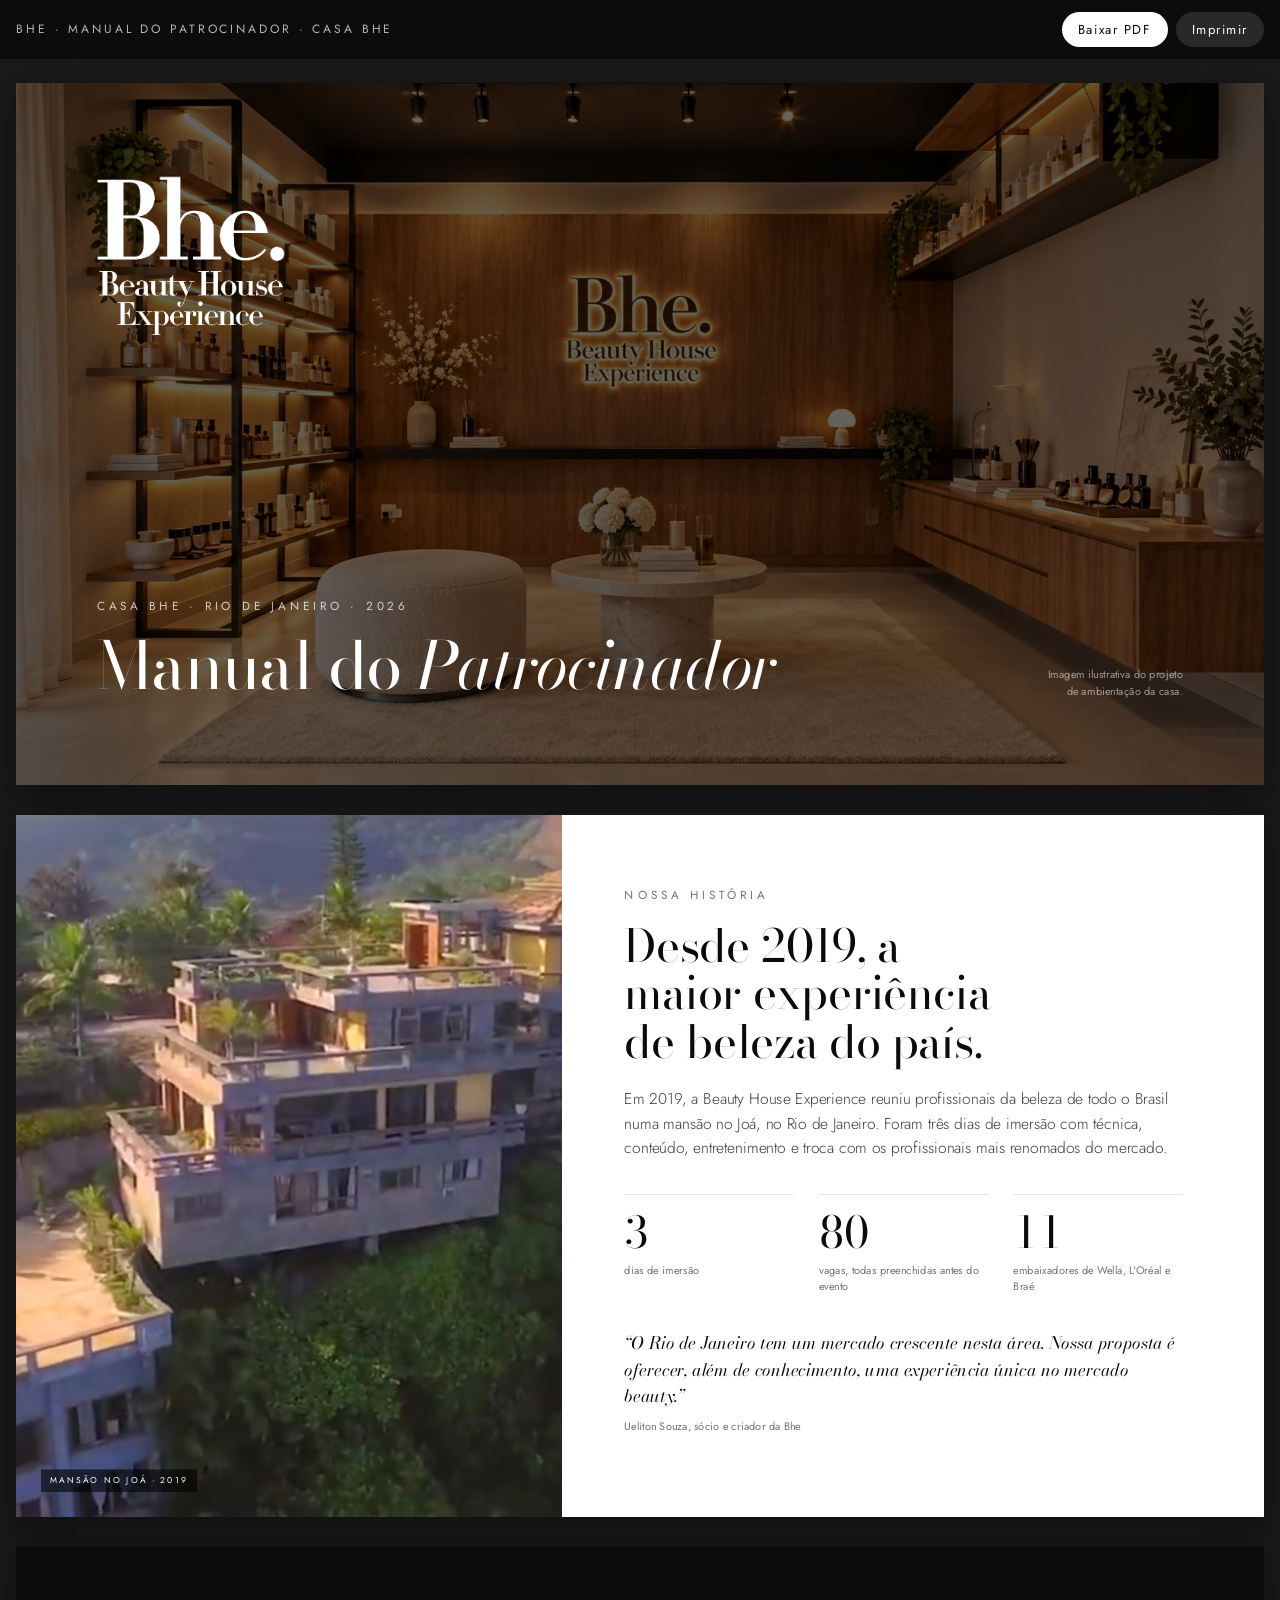
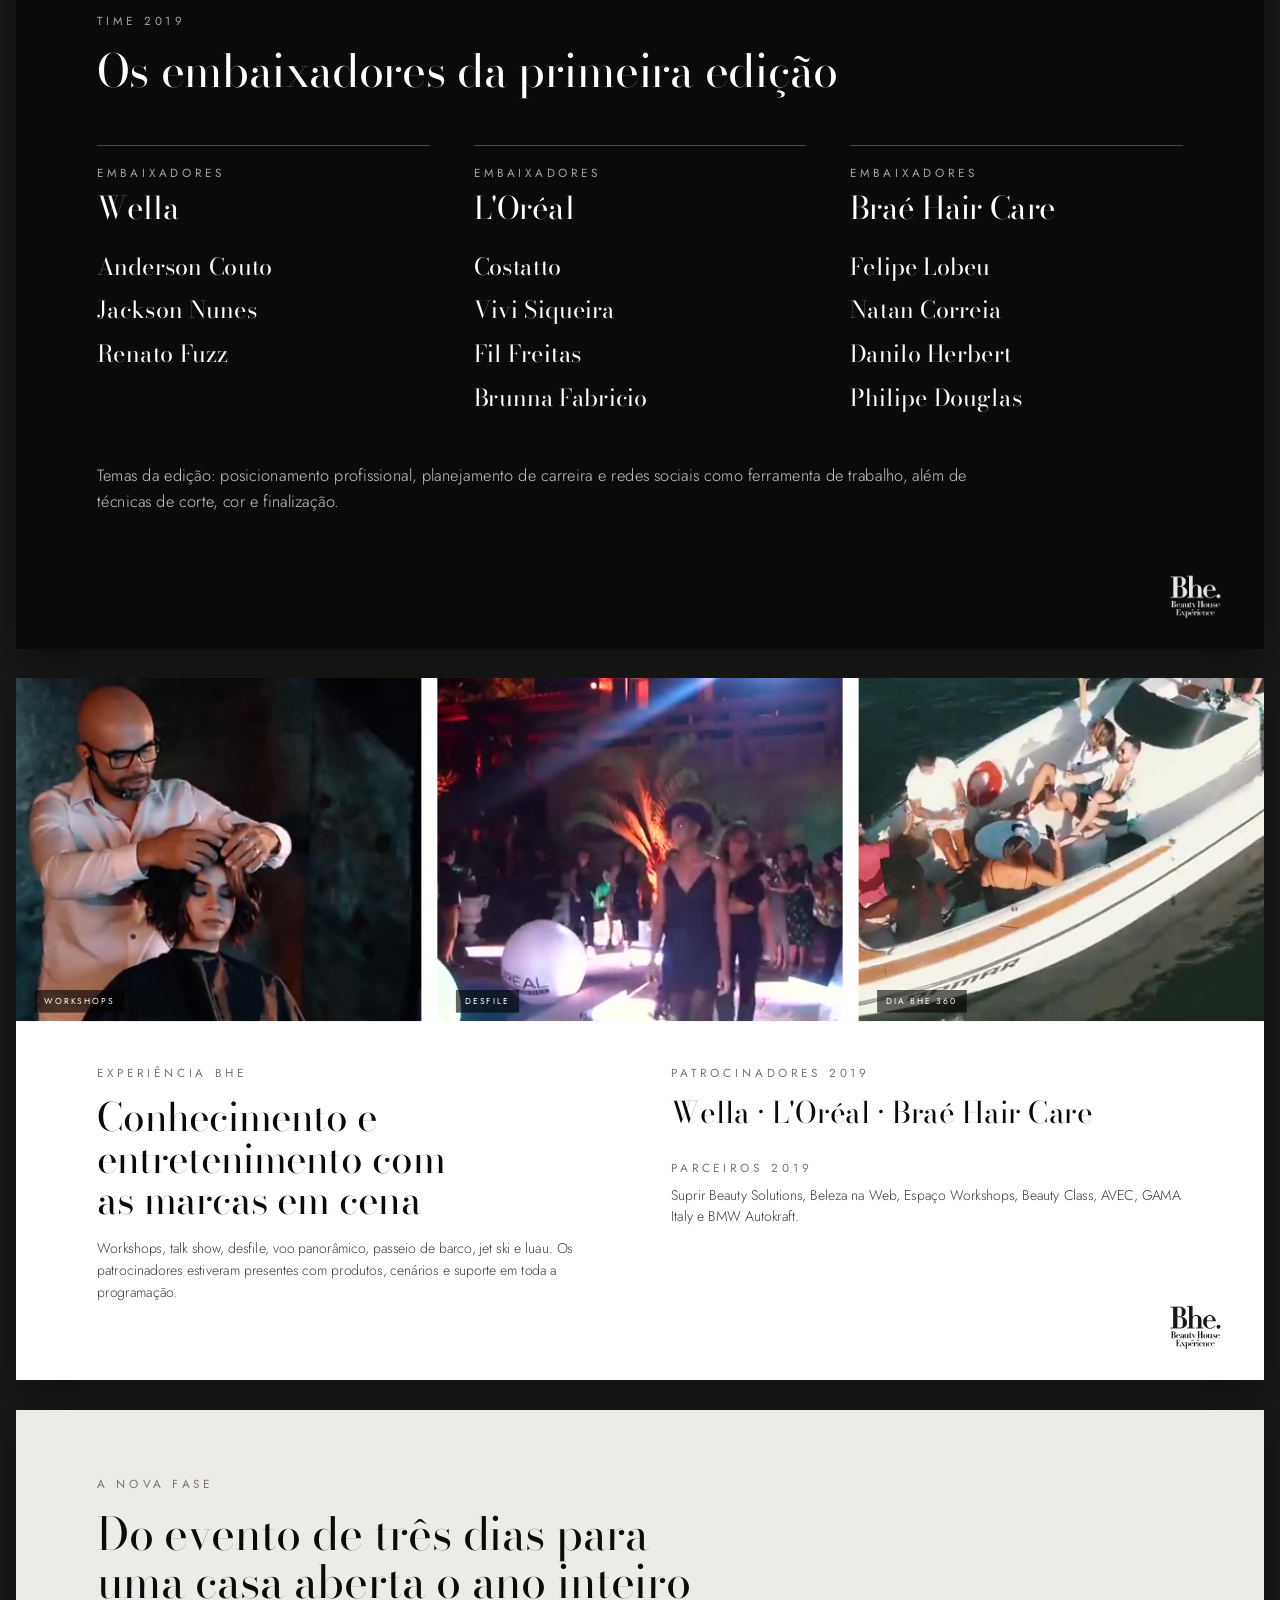
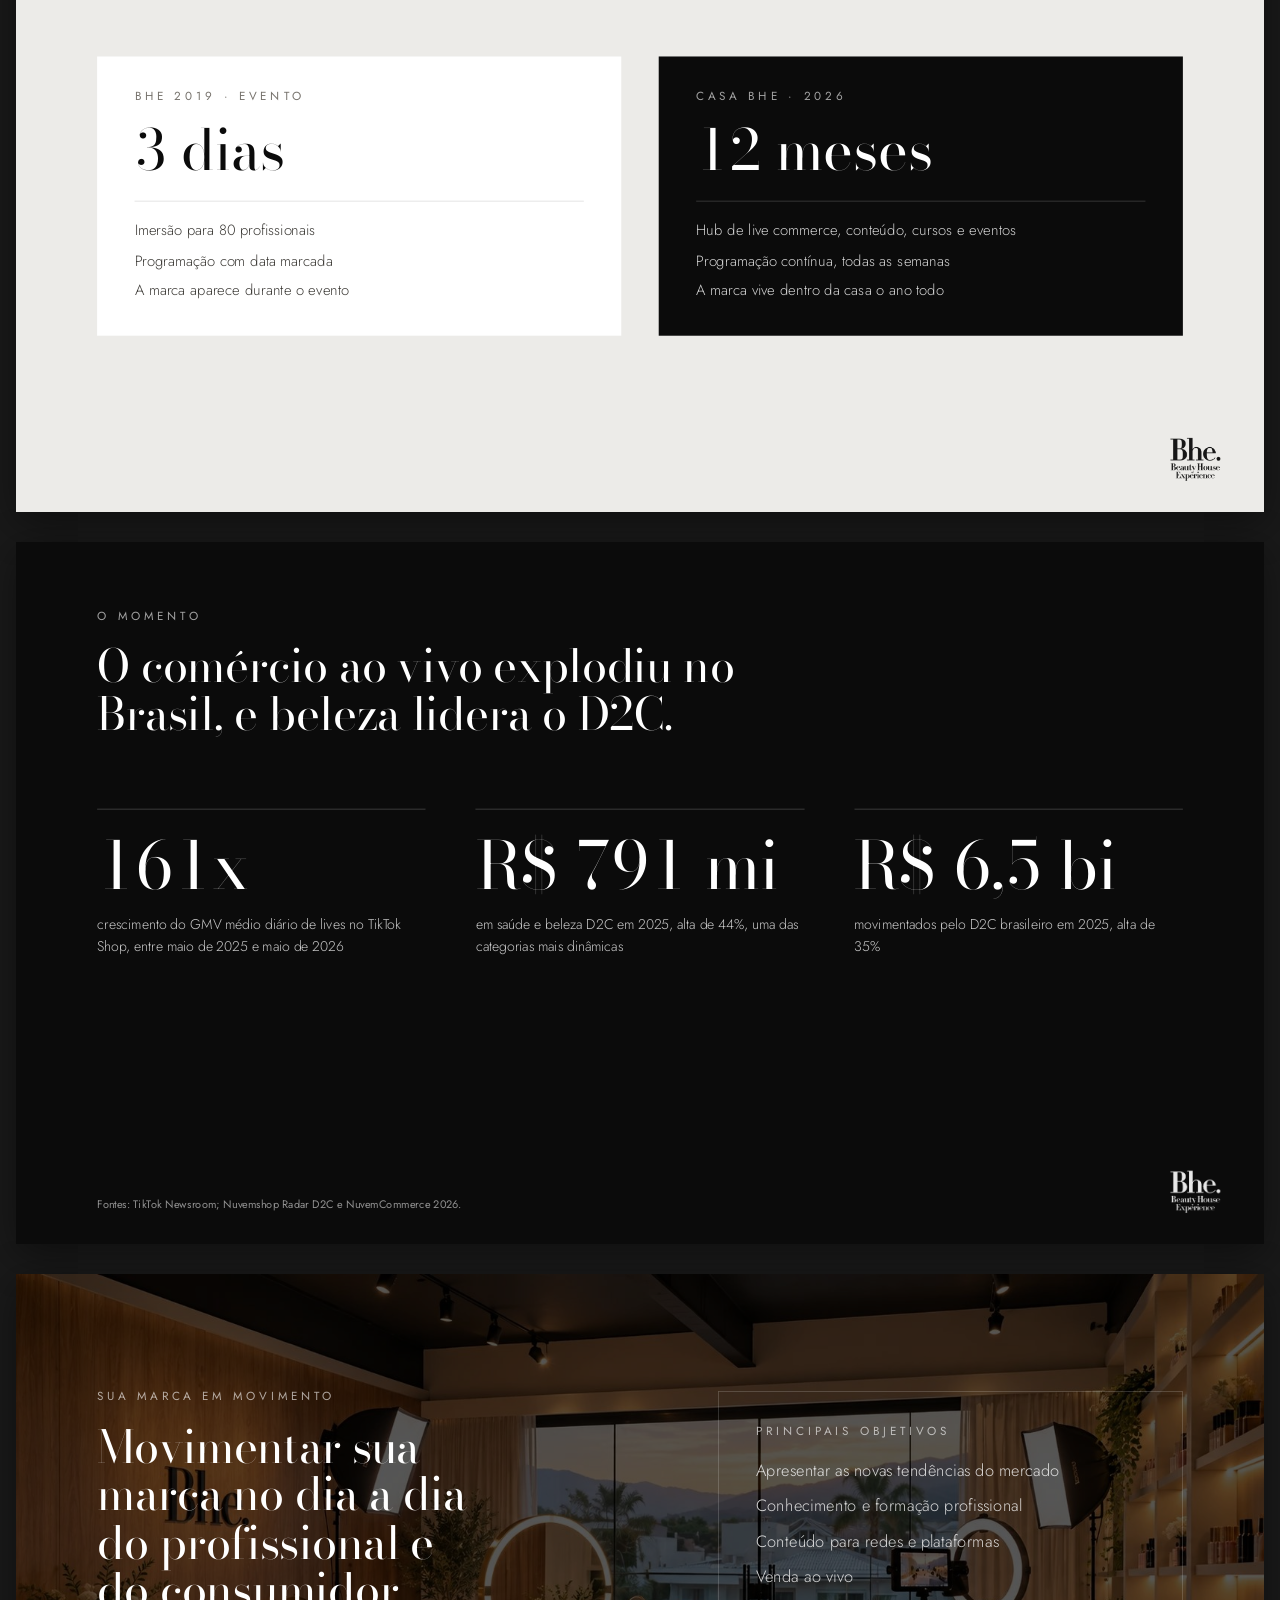
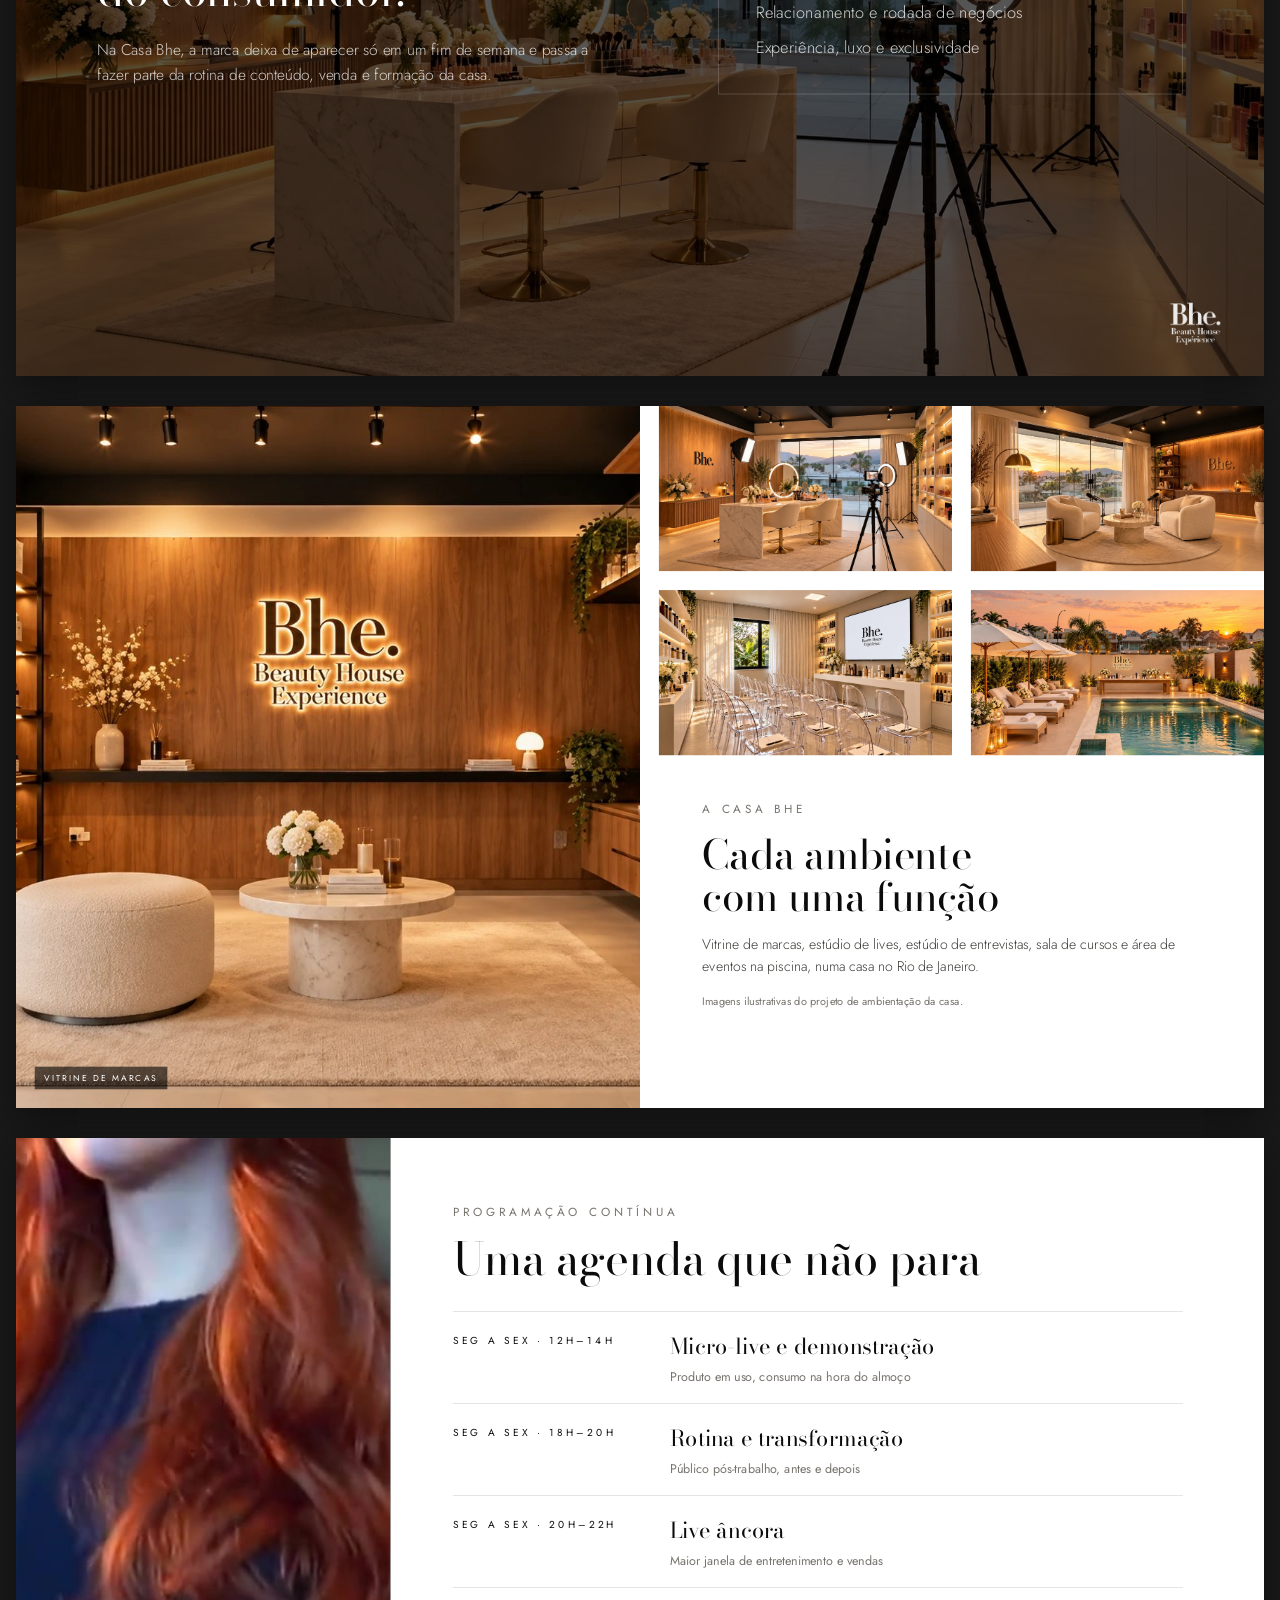
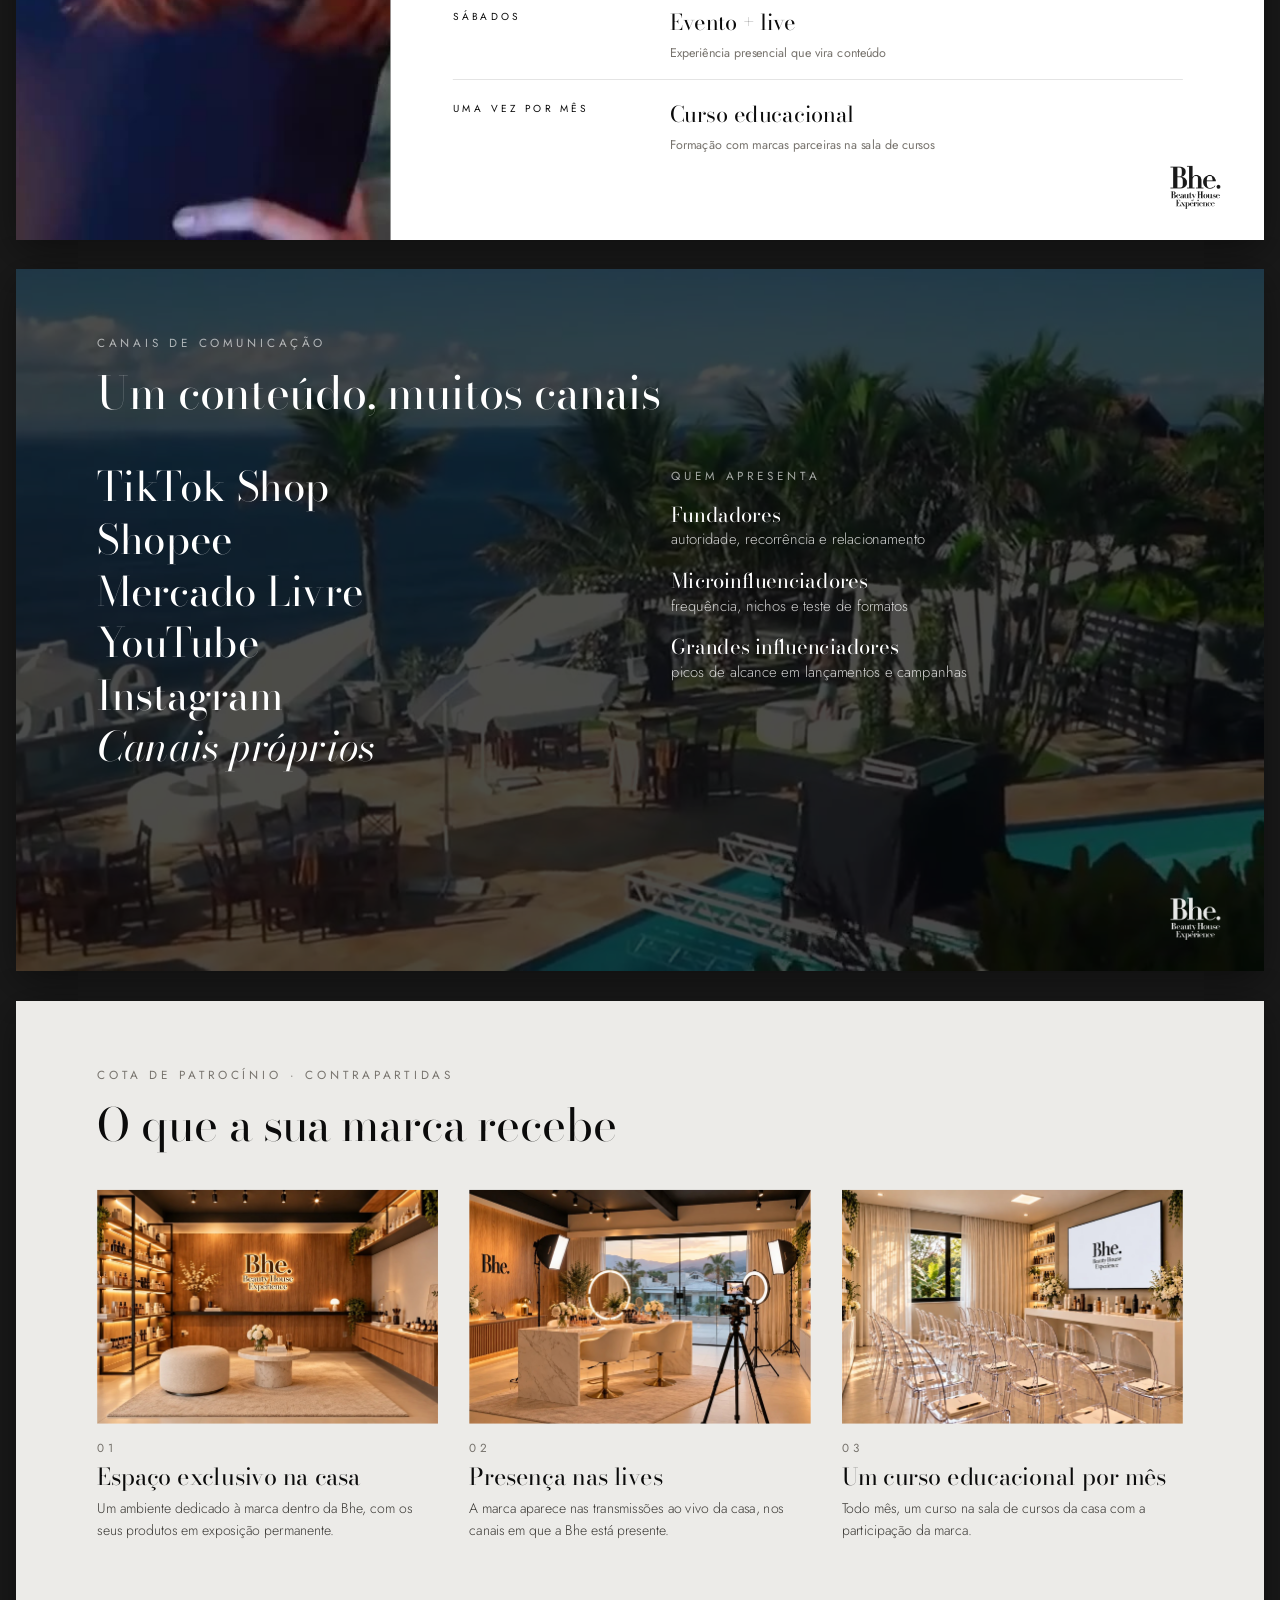
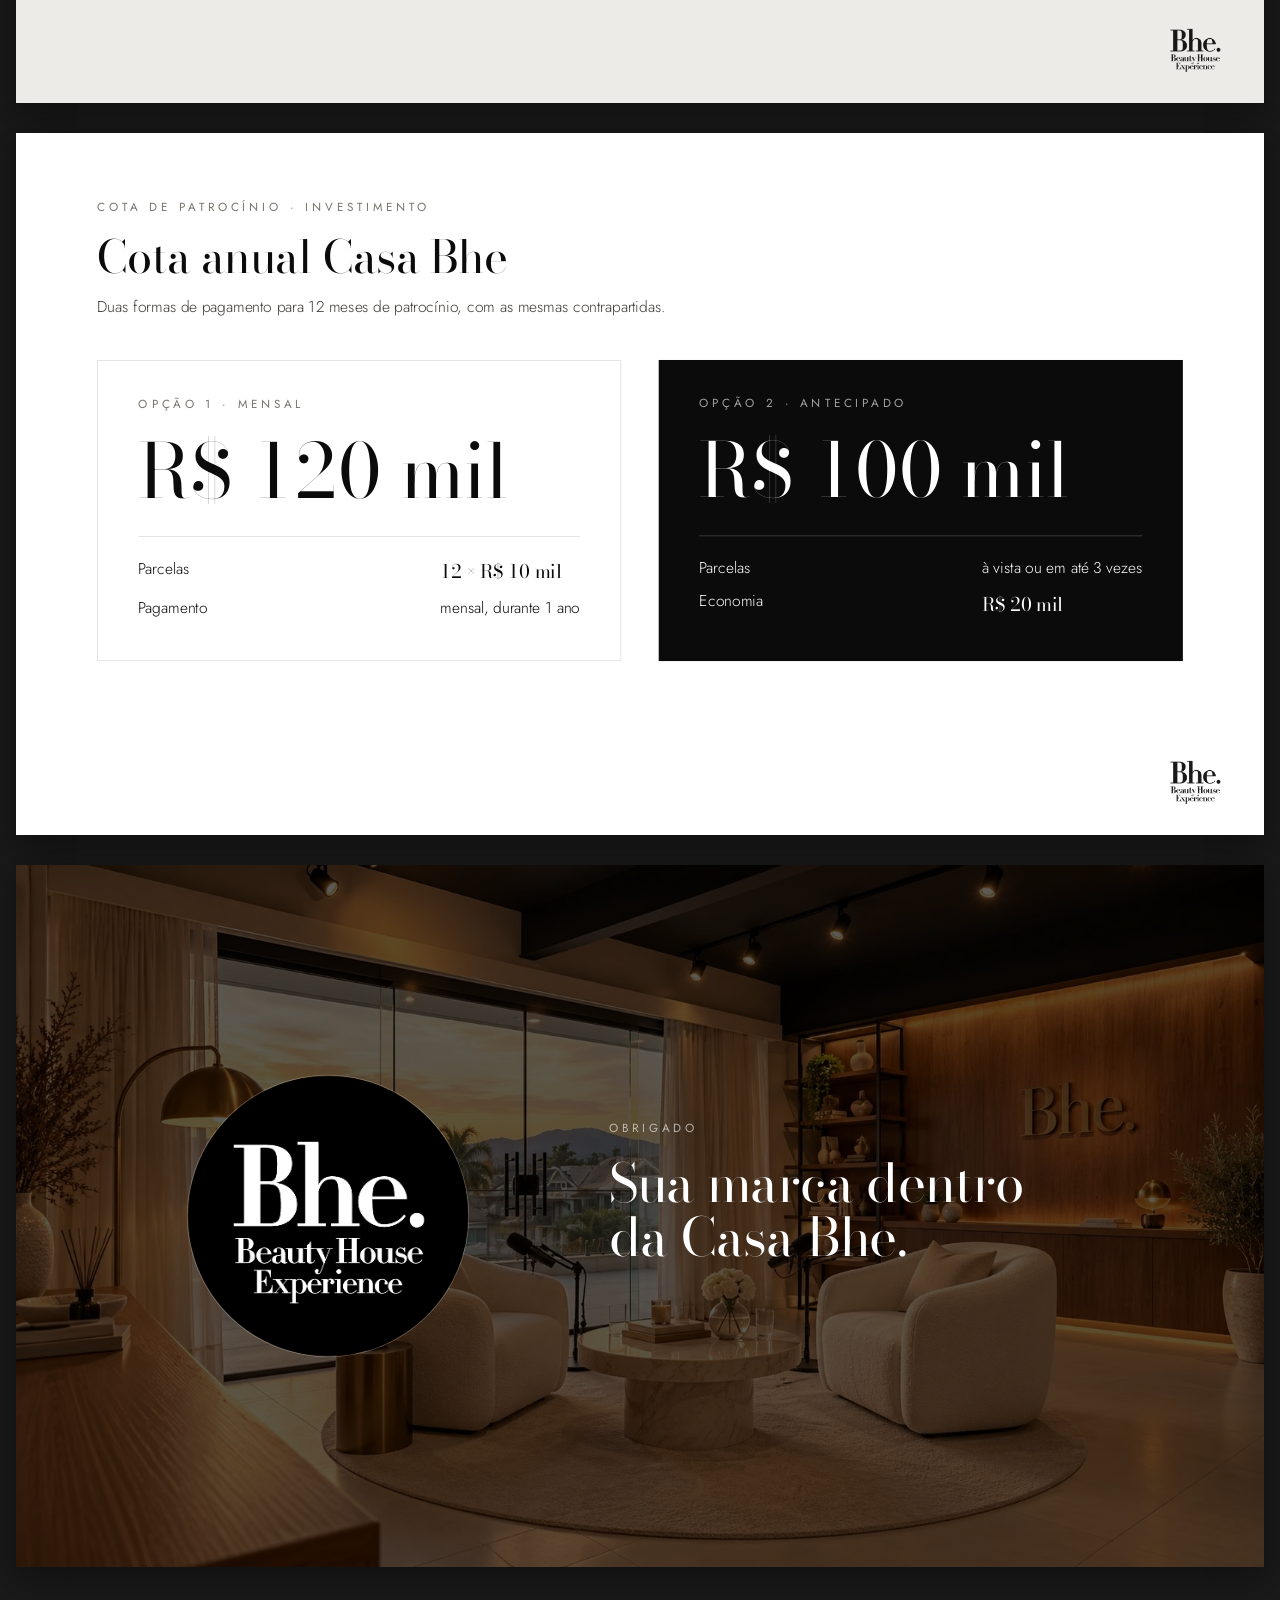
==== manual-patrocinador.html @ cea32e44 "Manual: remove contatos da última página e usa o tamanho de página dos PDFs de 2019 Co-Authored-By: " ====
<!doctype html>
<html lang="pt-BR">
<head>
<meta charset="utf-8">
<meta name="robots" content="noindex, nofollow">
<meta name="viewport" content="width=device-width, initial-scale=1, viewport-fit=cover">
<title>Manual do Patrocinador</title>
<link rel="stylesheet" href="fonts/fonts.css">
<style>
/* Manual em páginas 16:9 (1600x900), no formato do manual de 2019; na tela as páginas são escaladas e na impressão saem em 1280x720 (960x540 pt, o tamanho dos PDFs de 2019). */
:root{
  --ink:#0b0b0b;
  --paper:#ffffff;
  --stone:#ecebe8;
  --mute:#77736d;
  --body:#3b3935;
  --wood:#9a6d4b;
  --line:rgba(11,11,11,.14);
  --serif:"Bodoni Moda","Bodoni MT","Didot",Georgia,serif;
  --sans:"Jost","Futura","Century Gothic","Helvetica Neue",Arial,sans-serif;
  --s:1;
  color-scheme:dark;
}
@page{size:1280px 720px;margin:0}
html,body{margin:0}
body{background:#1a1a1a;color:var(--ink);font-family:var(--sans);-webkit-print-color-adjust:exact;print-color-adjust:exact}
*{box-sizing:border-box}

/* barra de ações */
#bar{position:sticky;top:0;z-index:5;display:flex;align-items:center;justify-content:space-between;gap:12px;padding:12px max(16px,env(safe-area-inset-left));background:rgba(11,11,11,.92);backdrop-filter:blur(8px);color:#fff}
#bar .t{font:400 12px/1.2 var(--sans);letter-spacing:.24em;text-transform:uppercase;color:rgba(255,255,255,.7);white-space:nowrap;overflow:hidden;text-overflow:ellipsis}
#bar .acts{display:flex;gap:8px;flex:none}
#bar a,#bar button{all:unset;cursor:pointer;font:400 13px/1 var(--sans);letter-spacing:.12em;padding:11px 16px;border-radius:999px;background:rgba(255,255,255,.12);color:#fff;white-space:nowrap}
#bar a.primary{background:#fff;color:var(--ink)}
#bar a:focus-visible,#bar button:focus-visible{outline:2px solid #fff;outline-offset:2px}

/* páginas */
#doc{display:flex;flex-direction:column;align-items:center;gap:calc(28px * var(--s) + 8px);padding:24px 16px 48px}
.frame{width:calc(1600px * var(--s));height:calc(900px * var(--s));flex:none;box-shadow:0 10px 40px rgba(0,0,0,.45)}
.page{position:relative;width:1600px;height:900px;overflow:hidden;background:var(--paper);transform:scale(var(--s));transform-origin:top left}
.dark{background:var(--ink);color:var(--paper)}
.stone{background:var(--stone)}

/* tipografia */
.eyebrow{font:400 15px/1 var(--sans);letter-spacing:.32em;text-transform:uppercase;color:var(--mute)}
.dark .eyebrow{color:rgba(255,255,255,.62)}
h1,h2,h3{font-family:var(--serif);font-weight:400;margin:0;letter-spacing:-.01em;text-wrap:balance}
h1{font-size:84px;line-height:1.02}
h2{font-size:58px;line-height:1.06}
h3{font-size:30px;line-height:1.15}
p{margin:0;font-weight:300;font-size:20px;line-height:1.55;color:var(--body)}
.dark p{color:rgba(255,255,255,.78)}
.small{font-size:14px;line-height:1.5;color:var(--mute);font-weight:400}
.dark .small{color:rgba(255,255,255,.55)}
.num{font-family:var(--serif);font-variant-numeric:lining-nums tabular-nums}
em{font-style:italic}
ul.list{margin:0;padding:0;list-style:none;display:grid;gap:12px;font-size:19px;font-weight:300;line-height:1.4;color:var(--body)}
.dark ul.list{color:rgba(255,255,255,.8)}

.ph{position:absolute;overflow:hidden;background:#222}
.ph img{width:100%;height:100%;object-fit:cover;display:block}
.rel{position:relative}
.bg{position:absolute;inset:0}
.bg img{width:100%;height:100%;object-fit:cover;display:block}
.shade{position:absolute;inset:0;background:rgba(0,0,0,.6)}
.tag{position:absolute;font:400 11px/1 var(--sans);letter-spacing:.24em;text-transform:uppercase;background:rgba(0,0,0,.6);color:#fff;padding:9px 12px}
.pad{position:absolute;inset:88px 104px}
.mark{position:absolute;right:56px;bottom:40px;width:64px;opacity:.9}
.pn{position:absolute;left:104px;bottom:40px;font:400 13px/1 var(--sans);letter-spacing:.24em;color:var(--mute)}
.dark .pn{color:rgba(255,255,255,.45)}
.box{border:1px solid var(--line)}
.dark .box{border-color:rgba(255,255,255,.22)}

@media print{
  body{background:none}
  #bar{display:none}
  #doc{display:block;padding:0}
  .frame{width:1280px;height:720px;overflow:hidden;box-shadow:none;break-after:page;page-break-after:always}
  .frame:last-child{break-after:auto;page-break-after:auto}
  .page{transform:scale(.8)}
}
</style>
</head>
<body>

<div id="bar">
  <div class="t">Bhe · Manual do Patrocinador · Casa Bhe</div>
  <div class="acts">
    <a class="primary" href="manual-patrocinador.pdf" download="Bhe-Manual-do-Patrocinador.pdf">Baixar PDF</a>
    <button type="button" id="print">Imprimir</button>
  </div>
</div>

<main id="doc">

<!-- 1 · CAPA -->
<div class="frame"><section class="page dark">
  <div class="bg"><img src="img/proj-vitrine-marcas.jpg" alt="Vitrine de marcas da Casa Bhe"></div>
  <div class="shade"></div>
  <div style="position:absolute;left:104px;top:120px">
    <img src="img/logo-branca.png" alt="Bhe. Beauty House Experience" style="width:240px;display:block">
  </div>
  <div style="position:absolute;left:104px;bottom:110px;width:900px">
    <div class="eyebrow" style="color:rgba(255,255,255,.75)">Casa Bhe · Rio de Janeiro · 2026</div>
    <h1 style="margin-top:26px;color:#fff">Manual do <em>Patrocinador</em></h1>
  </div>
  <div class="small" style="position:absolute;right:104px;bottom:110px;text-align:right">Imagem ilustrativa do projeto<br>de ambientação da casa.</div>
</section></div>

<!-- 2 · HISTÓRIA -->
<div class="frame"><section class="page">
  <div class="ph" style="left:0;top:0;width:700px;height:900px"><img src="img/hist-mansao-joa.jpg" alt="Mansão no Joá, sede da primeira edição da Bhe"></div>
  <div class="tag" style="left:32px;bottom:32px">Mansão no Joá · 2019</div>
  <div style="position:absolute;left:780px;top:96px;width:716px">
    <div class="eyebrow">Nossa história</div>
    <h2 style="margin-top:26px">Desde 2019, a maior experiência de beleza do país.</h2>
    <p style="margin-top:28px">Em 2019, a Beauty House Experience reuniu profissionais da beleza de todo o Brasil numa mansão no Joá, no Rio de Janeiro. Foram três dias de imersão com técnica, conteúdo, entretenimento e troca com os profissionais mais renomados do mercado.</p>
    <div style="display:grid;grid-template-columns:repeat(3,1fr);gap:32px;margin-top:44px">
      <div style="border-top:1px solid var(--line);padding-top:20px"><div class="num" style="font-size:56px;line-height:1">3</div><div class="small" style="margin-top:10px">dias de imersão</div></div>
      <div style="border-top:1px solid var(--line);padding-top:20px"><div class="num" style="font-size:56px;line-height:1">80</div><div class="small" style="margin-top:10px">vagas, todas preenchidas antes do evento</div></div>
      <div style="border-top:1px solid var(--line);padding-top:20px"><div class="num" style="font-size:56px;line-height:1">11</div><div class="small" style="margin-top:10px">embaixadores de Wella, L'Oréal e Braé</div></div>
    </div>
    <p style="margin-top:44px;font-family:var(--serif);font-style:italic;font-size:22px;color:var(--ink)">“O Rio de Janeiro tem um mercado crescente nesta área. Nossa proposta é oferecer, além de conhecimento, uma experiência única no mercado beauty.”</p>
    <div class="small" style="margin-top:12px">Ueliton Souza, sócio e criador da Bhe</div>
  </div>
</section></div>

<!-- 3 · TIME 2019 -->
<div class="frame"><section class="page dark">
  <div class="pad">
    <div class="eyebrow">Time 2019</div>
    <h2 style="margin-top:26px">Os embaixadores da primeira edição</h2>
    <div style="display:grid;grid-template-columns:repeat(3,1fr);gap:56px;margin-top:64px">
      <div style="border-top:1px solid rgba(255,255,255,.25);padding-top:28px">
        <div class="eyebrow">Embaixadores</div>
        <h3 style="margin-top:14px;font-size:40px">Wella</h3>
        <ul class="list" style="margin-top:30px;font-family:var(--serif);font-size:30px;gap:14px;color:#fff"><li>Anderson Couto</li><li>Jackson Nunes</li><li>Renato Fuzz</li></ul>
      </div>
      <div style="border-top:1px solid rgba(255,255,255,.25);padding-top:28px">
        <div class="eyebrow">Embaixadores</div>
        <h3 style="margin-top:14px;font-size:40px">L'Oréal</h3>
        <ul class="list" style="margin-top:30px;font-family:var(--serif);font-size:30px;gap:14px;color:#fff"><li>Costatto</li><li>Vivi Siqueira</li><li>Fil Freitas</li><li>Brunna Fabricio</li></ul>
      </div>
      <div style="border-top:1px solid rgba(255,255,255,.25);padding-top:28px">
        <div class="eyebrow">Embaixadores</div>
        <h3 style="margin-top:14px;font-size:40px">Braé Hair Care</h3>
        <ul class="list" style="margin-top:30px;font-family:var(--serif);font-size:30px;gap:14px;color:#fff"><li>Felipe Lobeu</li><li>Natan Correia</li><li>Danilo Herbert</li><li>Philipe Douglas</li></ul>
      </div>
    </div>
    <p style="margin-top:64px;max-width:1150px;font-size:21px">Temas da edição: posicionamento profissional, planejamento de carreira e redes sociais como ferramenta de trabalho, além de técnicas de corte, cor e finalização.</p>
  </div>
  <img class="mark" src="img/logo-branca.png" alt="">
</section></div>

<!-- 4 · EXPERIÊNCIA E MARCAS -->
<div class="frame"><section class="page">
  <div class="ph" style="left:0;top:0;width:520px;height:440px"><img src="img/hist-workshop-palco.jpg" alt="Workshop de corte no palco"></div>
  <div class="ph" style="left:540px;top:0;width:520px;height:440px"><img src="img/hist-publico.jpg" alt="Desfile com marcas patrocinadoras em cena"></div>
  <div class="ph" style="left:1080px;top:0;width:520px;height:440px"><img src="img/hist-lancha.jpg" alt="Passeio de lancha do Dia Bhe 360"></div>
  <div class="tag" style="left:24px;top:400px">Workshops</div>
  <div class="tag" style="left:564px;top:400px">Desfile</div>
  <div class="tag" style="left:1104px;top:400px">Dia Bhe 360</div>
  <div style="position:absolute;left:104px;top:500px;width:640px">
    <div class="eyebrow">Experiência Bhe</div>
    <h2 style="margin-top:22px;font-size:50px">Conhecimento e entretenimento com as marcas em cena</h2>
    <p style="margin-top:22px;font-size:18px">Workshops, talk show, desfile, voo panorâmico, passeio de barco, jet ski e luau. Os patrocinadores estiveram presentes com produtos, cenários e suporte em toda a programação.</p>
  </div>
  <div style="position:absolute;left:840px;top:500px;width:656px">
    <div class="eyebrow">Patrocinadores 2019</div>
    <div style="margin-top:18px;font-family:var(--serif);font-size:38px;line-height:1.25">Wella · L'Oréal · Braé Hair Care</div>
    <div class="eyebrow" style="margin-top:40px">Parceiros 2019</div>
    <p style="margin-top:14px;font-size:18px">Suprir Beauty Solutions, Beleza na Web, Espaço Workshops, Beauty Class, AVEC, GAMA Italy e BMW Autokraft.</p>
  </div>
  <img class="mark" src="img/logo-preta.png" alt="">
</section></div>

<!-- 5 · DO EVENTO À CASA -->
<div class="frame"><section class="page stone">
  <div class="pad">
    <div class="eyebrow">A nova fase</div>
    <h2 style="margin-top:26px;max-width:1100px">Do evento de três dias para uma casa aberta o ano inteiro</h2>
    <div style="display:grid;grid-template-columns:1fr 1fr;gap:48px;margin-top:64px">
      <div style="background:var(--paper);padding:44px 48px">
        <div class="eyebrow">Bhe 2019 · Evento</div>
        <div class="num" style="font-size:72px;line-height:1;margin-top:24px">3 dias</div>
        <ul class="list" style="margin-top:30px;border-top:1px solid var(--line);padding-top:24px">
          <li>Imersão para 80 profissionais</li>
          <li>Programação com data marcada</li>
          <li>A marca aparece durante o evento</li>
        </ul>
      </div>
      <div style="background:var(--ink);color:#fff;padding:44px 48px">
        <div class="eyebrow" style="color:rgba(255,255,255,.62)">Casa Bhe · 2026</div>
        <div class="num" style="font-size:72px;line-height:1;margin-top:24px">12 meses</div>
        <ul class="list" style="margin-top:30px;border-top:1px solid rgba(255,255,255,.22);padding-top:24px;color:rgba(255,255,255,.82)">
          <li>Hub de live commerce, conteúdo, cursos e eventos</li>
          <li>Programação contínua, todas as semanas</li>
          <li>A marca vive dentro da casa o ano todo</li>
        </ul>
      </div>
    </div>
  </div>
  <img class="mark" src="img/logo-preta.png" alt="">
</section></div>

<!-- 6 · O MOMENTO -->
<div class="frame"><section class="page dark">
  <div class="pad">
    <div class="eyebrow">O momento</div>
    <h2 style="margin-top:26px;max-width:1100px">O comércio ao vivo explodiu no Brasil, e beleza lidera o D2C.</h2>
    <div style="display:grid;grid-template-columns:repeat(3,1fr);gap:64px;margin-top:90px">
      <div style="border-top:1px solid rgba(255,255,255,.25);padding-top:30px"><div class="num" style="font-size:84px;line-height:1">161x</div><p style="margin-top:20px;font-size:18px">crescimento do GMV médio diário de lives no TikTok Shop, entre maio de 2025 e maio de 2026</p></div>
      <div style="border-top:1px solid rgba(255,255,255,.25);padding-top:30px"><div class="num" style="font-size:84px;line-height:1;white-space:nowrap">R$ 791 mi</div><p style="margin-top:20px;font-size:18px">em saúde e beleza D2C em 2025, alta de 44%, uma das categorias mais dinâmicas</p></div>
      <div style="border-top:1px solid rgba(255,255,255,.25);padding-top:30px"><div class="num" style="font-size:84px;line-height:1;white-space:nowrap">R$ 6,5 bi</div><p style="margin-top:20px;font-size:18px">movimentados pelo D2C brasileiro em 2025, alta de 35%</p></div>
    </div>
  </div>
  <div class="small" style="position:absolute;left:104px;bottom:40px">Fontes: TikTok Newsroom; Nuvemshop Radar D2C e NuvemCommerce 2026.</div>
  <img class="mark" src="img/logo-branca.png" alt="">
</section></div>

<!-- 7 · SUA MARCA EM MOVIMENTO -->
<div class="frame"><section class="page dark">
  <div class="bg"><img src="img/proj-estudio-live.jpg" alt=""></div>
  <div class="shade" style="background:rgba(0,0,0,.66)"></div>
  <div style="position:absolute;left:104px;top:150px;width:660px">
    <div class="eyebrow">Sua marca em movimento</div>
    <h2 style="margin-top:26px;color:#fff">Movimentar sua marca no dia a dia do profissional e do consumidor.</h2>
    <p style="margin-top:30px">Na Casa Bhe, a marca deixa de aparecer só em um fim de semana e passa a fazer parte da rotina de conteúdo, venda e formação da casa.</p>
  </div>
  <div class="box" style="position:absolute;left:900px;top:150px;width:596px;padding:44px 48px">
    <div class="eyebrow">Principais objetivos</div>
    <ul class="list" style="margin-top:28px;font-size:21px;gap:16px">
      <li>Apresentar as novas tendências do mercado</li>
      <li>Conhecimento e formação profissional</li>
      <li>Conteúdo para redes e plataformas</li>
      <li>Venda ao vivo</li>
      <li>Relacionamento e rodada de negócios</li>
      <li>Experiência, luxo e exclusividade</li>
    </ul>
  </div>
  <img class="mark" src="img/logo-branca.png" alt="">
</section></div>

<!-- 8 · A CASA -->
<div class="frame"><section class="page">
  <div class="ph" style="left:0;top:0;width:800px;height:900px"><img src="img/proj-vitrine-marcas.jpg" alt="Vitrine de marcas"></div>
  <div class="ph" style="left:824px;top:0;width:376px;height:212px"><img src="img/proj-estudio-live.jpg" alt="Estúdio de lives"></div>
  <div class="ph" style="left:1224px;top:0;width:376px;height:212px"><img src="img/proj-estudio-entrevista.jpg" alt="Estúdio de entrevistas"></div>
  <div class="ph" style="left:824px;top:236px;width:376px;height:212px"><img src="img/proj-sala-cursos.jpg" alt="Sala de cursos"></div>
  <div class="ph" style="left:1224px;top:236px;width:376px;height:212px"><img src="img/proj-piscina-eventos.jpg" alt="Área de eventos"></div>
  <div class="tag" style="left:24px;bottom:24px">Vitrine de marcas</div>
  <div style="position:absolute;left:880px;top:510px;width:620px">
    <div class="eyebrow">A Casa Bhe</div>
    <h2 style="margin-top:22px;font-size:52px">Cada ambiente com uma função</h2>
    <p style="margin-top:20px;font-size:18px">Vitrine de marcas, estúdio de lives, estúdio de entrevistas, sala de cursos e área de eventos na piscina, numa casa no Rio de Janeiro.</p>
    <div class="small" style="margin-top:20px">Imagens ilustrativas do projeto de ambientação da casa.</div>
  </div>
</section></div>

<!-- 9 · PROGRAMAÇÃO -->
<div class="frame"><section class="page">
  <div class="ph" style="left:0;top:0;width:480px;height:900px"><img src="img/hist-transformacao.jpg" alt="Demonstração de coloração ao vivo" style="object-position:55% 50%"></div>
  <div style="position:absolute;left:560px;top:88px;right:104px">
    <div class="eyebrow">Programação contínua</div>
    <h2 style="margin-top:22px">Uma agenda que não para</h2>
    <div id="grid" style="margin-top:36px"></div>
  </div>
  <img class="mark" src="img/logo-preta.png" alt="">
</section></div>

<!-- 10 · CANAIS -->
<div class="frame"><section class="page dark">
  <div class="bg"><img src="img/hist-piscina.jpg" alt=""></div>
  <div class="shade" style="background:rgba(0,0,0,.7)"></div>
  <div class="pad">
    <div class="eyebrow">Canais de comunicação</div>
    <h2 style="margin-top:26px;color:#fff">Um conteúdo, muitos canais</h2>
    <div style="display:grid;grid-template-columns:1fr 1fr;gap:80px;margin-top:56px">
      <div style="font-family:var(--serif);font-size:52px;line-height:1.28;color:#fff">
        <div>TikTok Shop</div><div>Shopee</div><div>Mercado Livre</div><div>YouTube</div><div>Instagram</div><div><em>Canais próprios</em></div>
      </div>
      <div style="padding-top:12px">
        <div class="eyebrow">Quem apresenta</div>
        <ul class="list" style="margin-top:24px;gap:22px">
          <li><span style="font-family:var(--serif);font-size:26px;color:#fff">Fundadores</span><br>autoridade, recorrência e relacionamento</li>
          <li><span style="font-family:var(--serif);font-size:26px;color:#fff">Microinfluenciadores</span><br>frequência, nichos e teste de formatos</li>
          <li><span style="font-family:var(--serif);font-size:26px;color:#fff">Grandes influenciadores</span><br>picos de alcance em lançamentos e campanhas</li>
        </ul>
      </div>
    </div>
  </div>
  <img class="mark" src="img/logo-branca.png" alt="">
</section></div>

<!-- 11 · CONTRAPARTIDAS -->
<div class="frame"><section class="page stone">
  <div class="pad">
    <div class="eyebrow">Cota de patrocínio · Contrapartidas</div>
    <h2 style="margin-top:26px">O que a sua marca recebe</h2>
    <div style="display:grid;grid-template-columns:repeat(3,1fr);gap:40px;margin-top:52px">
      <div><div class="ph rel" style="height:300px"><img src="img/proj-vitrine-marcas.jpg" alt=""></div><div class="eyebrow" style="margin-top:24px">01</div><h3 style="margin-top:12px">Espaço exclusivo na casa</h3><p style="margin-top:10px;font-size:18px">Um ambiente dedicado à marca dentro da Bhe, com os seus produtos em exposição permanente.</p></div>
      <div><div class="ph rel" style="height:300px"><img src="img/proj-estudio-live.jpg" alt=""></div><div class="eyebrow" style="margin-top:24px">02</div><h3 style="margin-top:12px">Presença nas lives</h3><p style="margin-top:10px;font-size:18px">A marca aparece nas transmissões ao vivo da casa, nos canais em que a Bhe está presente.</p></div>
      <div><div class="ph rel" style="height:300px"><img src="img/proj-sala-cursos.jpg" alt=""></div><div class="eyebrow" style="margin-top:24px">03</div><h3 style="margin-top:12px">Um curso educacional por mês</h3><p style="margin-top:10px;font-size:18px">Todo mês, um curso na sala de cursos da casa com a participação da marca.</p></div>
    </div>
  </div>
  <img class="mark" src="img/logo-preta.png" alt="">
</section></div>

<!-- 12 · INVESTIMENTO -->
<div class="frame"><section class="page">
  <div class="pad">
    <div class="eyebrow">Cota de patrocínio · Investimento</div>
    <h2 style="margin-top:26px">Cota anual Casa Bhe</h2>
    <p style="margin-top:18px">Duas formas de pagamento para 12 meses de patrocínio, com as mesmas contrapartidas.</p>
    <div style="display:grid;grid-template-columns:1fr 1fr;gap:48px;margin-top:52px">
      <div class="box" style="padding:48px 52px 52px">
        <div class="eyebrow">Opção 1 · Mensal</div>
        <div class="num" style="font-size:96px;line-height:1;margin-top:30px;white-space:nowrap">R$ 120 mil</div>
        <div style="margin-top:36px;border-top:1px solid var(--line);padding-top:26px;display:grid;grid-template-columns:1fr auto;row-gap:14px;font-size:20px;font-weight:300">
          <span>Parcelas</span><span class="num" style="font-size:24px">12 × R$ 10 mil</span>
          <span>Pagamento</span><span>mensal, durante 1 ano</span>
        </div>
      </div>
      <div style="background:var(--ink);color:#fff;padding:48px 52px 52px">
        <div class="eyebrow" style="color:rgba(255,255,255,.62)">Opção 2 · Antecipado</div>
        <div class="num" style="font-size:96px;line-height:1;margin-top:30px;white-space:nowrap">R$ 100 mil</div>
        <div style="margin-top:36px;border-top:1px solid rgba(255,255,255,.25);padding-top:26px;display:grid;grid-template-columns:1fr auto;row-gap:14px;font-size:20px;font-weight:300">
          <span>Parcelas</span><span>à vista ou em até 3 vezes</span>
          <span>Economia</span><span class="num" style="font-size:24px">R$ 20 mil</span>
        </div>
      </div>
    </div>
  </div>
  <img class="mark" src="img/logo-preta.png" alt="">
</section></div>

<!-- 13 · OBRIGADO -->
<div class="frame"><section class="page dark">
  <div class="bg"><img src="img/proj-estudio-entrevista.jpg" alt=""></div>
  <div class="shade" style="background:rgba(0,0,0,.64)"></div>
  <img src="img/logo-circulo-preto.png" alt="Bhe." style="position:absolute;left:220px;top:270px;width:360px;border-radius:50%;box-shadow:0 0 0 1px rgba(255,255,255,.25)">
  <div style="position:absolute;left:760px;top:330px;width:740px">
    <div class="eyebrow">Obrigado</div>
    <h1 style="margin-top:28px;font-size:68px;color:#fff">Sua marca dentro da Casa Bhe.</h1>
  </div>
</section></div>

</main>

<script>
(function(){
  var grid=[['Seg a sex · 12h–14h','Micro-live e demonstração','Produto em uso, consumo na hora do almoço'],
            ['Seg a sex · 18h–20h','Rotina e transformação','Público pós-trabalho, antes e depois'],
            ['Seg a sex · 20h–22h','Live âncora','Maior janela de entretenimento e vendas'],
            ['Sábados','Evento + live','Experiência presencial que vira conteúdo'],
            ['Uma vez por mês','Curso educacional','Formação com marcas parceiras na sala de cursos']];
  var g=document.getElementById('grid');
  grid.forEach(function(r){
    var w=document.createElement('div');
    w.style.cssText='display:grid;grid-template-columns:250px 1fr;gap:28px;padding:22px 0;border-top:1px solid var(--line)';
    w.innerHTML='<div class="eyebrow" style="font-size:13px;padding-top:8px;color:var(--ink)">'+r[0]+'</div><div><div style="font-family:var(--serif);font-size:28px">'+r[1]+'</div><div class="small" style="margin-top:6px;font-size:16px">'+r[2]+'</div></div>';
    g.appendChild(w);
  });

  // escala as páginas para caber na largura da tela
  var root=document.documentElement;
  function fit(){var s=Math.min(1,(window.innerWidth-32)/1600);root.style.setProperty('--s',s.toFixed(4));}
  window.addEventListener('resize',fit);fit();
  window.addEventListener('beforeprint',function(){root.style.setProperty('--s','.8')});
  window.addEventListener('afterprint',fit);
  document.getElementById('print').onclick=function(){window.print()};
})();
</script>
</body>
</html>
---- fonts/fonts.css ----
/* latin-ext */
@font-face {
  font-family: 'Bodoni Moda';
  font-style: italic;
  font-weight: 400;
  font-display: swap;
  src: url(BodoniModa-italic-latin-ext-0.woff2) format('woff2');
  unicode-range: U+0100-02BA, U+02BD-02C5, U+02C7-02CC, U+02CE-02D7, U+02DD-02FF, U+0304, U+0308, U+0329, U+1D00-1DBF, U+1E00-1E9F, U+1EF2-1EFF, U+2020, U+20A0-20AB, U+20AD-20C0, U+2113, U+2C60-2C7F, U+A720-A7FF;
}
/* latin */
@font-face {
  font-family: 'Bodoni Moda';
  font-style: italic;
  font-weight: 400;
  font-display: swap;
  src: url(BodoniModa-italic-latin-1.woff2) format('woff2');
  unicode-range: U+0000-00FF, U+0131, U+0152-0153, U+02BB-02BC, U+02C6, U+02DA, U+02DC, U+0304, U+0308, U+0329, U+2000-206F, U+20AC, U+2122, U+2191, U+2193, U+2212, U+2215, U+FEFF, U+FFFD;
}
/* latin-ext */
@font-face {
  font-family: 'Bodoni Moda';
  font-style: normal;
  font-weight: 400;
  font-display: swap;
  src: url(BodoniModa-normal-latin-ext-2.woff2) format('woff2');
  unicode-range: U+0100-02BA, U+02BD-02C5, U+02C7-02CC, U+02CE-02D7, U+02DD-02FF, U+0304, U+0308, U+0329, U+1D00-1DBF, U+1E00-1E9F, U+1EF2-1EFF, U+2020, U+20A0-20AB, U+20AD-20C0, U+2113, U+2C60-2C7F, U+A720-A7FF;
}
/* latin */
@font-face {
  font-family: 'Bodoni Moda';
  font-style: normal;
  font-weight: 400;
  font-display: swap;
  src: url(BodoniModa-normal-latin-3.woff2) format('woff2');
  unicode-range: U+0000-00FF, U+0131, U+0152-0153, U+02BB-02BC, U+02C6, U+02DA, U+02DC, U+0304, U+0308, U+0329, U+2000-206F, U+20AC, U+2122, U+2191, U+2193, U+2212, U+2215, U+FEFF, U+FFFD;
}
/* latin-ext */
@font-face {
  font-family: 'Bodoni Moda';
  font-style: normal;
  font-weight: 500;
  font-display: swap;
  src: url(BodoniModa-normal-latin-ext-2.woff2) format('woff2');
  unicode-range: U+0100-02BA, U+02BD-02C5, U+02C7-02CC, U+02CE-02D7, U+02DD-02FF, U+0304, U+0308, U+0329, U+1D00-1DBF, U+1E00-1E9F, U+1EF2-1EFF, U+2020, U+20A0-20AB, U+20AD-20C0, U+2113, U+2C60-2C7F, U+A720-A7FF;
}
/* latin */
@font-face {
  font-family: 'Bodoni Moda';
  font-style: normal;
  font-weight: 500;
  font-display: swap;
  src: url(BodoniModa-normal-latin-3.woff2) format('woff2');
  unicode-range: U+0000-00FF, U+0131, U+0152-0153, U+02BB-02BC, U+02C6, U+02DA, U+02DC, U+0304, U+0308, U+0329, U+2000-206F, U+20AC, U+2122, U+2191, U+2193, U+2212, U+2215, U+FEFF, U+FFFD;
}
/* latin-ext */
@font-face {
  font-family: 'Jost';
  font-style: normal;
  font-weight: 300;
  font-display: swap;
  src: url(Jost-normal-latin-ext-4.woff2) format('woff2');
  unicode-range: U+0100-02BA, U+02BD-02C5, U+02C7-02CC, U+02CE-02D7, U+02DD-02FF, U+0304, U+0308, U+0329, U+1D00-1DBF, U+1E00-1E9F, U+1EF2-1EFF, U+2020, U+20A0-20AB, U+20AD-20C0, U+2113, U+2C60-2C7F, U+A720-A7FF;
}
/* latin */
@font-face {
  font-family: 'Jost';
  font-style: normal;
  font-weight: 300;
  font-display: swap;
  src: url(Jost-normal-latin-5.woff2) format('woff2');
  unicode-range: U+0000-00FF, U+0131, U+0152-0153, U+02BB-02BC, U+02C6, U+02DA, U+02DC, U+0304, U+0308, U+0329, U+2000-206F, U+20AC, U+2122, U+2191, U+2193, U+2212, U+2215, U+FEFF, U+FFFD;
}
/* latin-ext */
@font-face {
  font-family: 'Jost';
  font-style: normal;
  font-weight: 400;
  font-display: swap;
  src: url(Jost-normal-latin-ext-4.woff2) format('woff2');
  unicode-range: U+0100-02BA, U+02BD-02C5, U+02C7-02CC, U+02CE-02D7, U+02DD-02FF, U+0304, U+0308, U+0329, U+1D00-1DBF, U+1E00-1E9F, U+1EF2-1EFF, U+2020, U+20A0-20AB, U+20AD-20C0, U+2113, U+2C60-2C7F, U+A720-A7FF;
}
/* latin */
@font-face {
  font-family: 'Jost';
  font-style: normal;
  font-weight: 400;
  font-display: swap;
  src: url(Jost-normal-latin-5.woff2) format('woff2');
  unicode-range: U+0000-00FF, U+0131, U+0152-0153, U+02BB-02BC, U+02C6, U+02DA, U+02DC, U+0304, U+0308, U+0329, U+2000-206F, U+20AC, U+2122, U+2191, U+2193, U+2212, U+2215, U+FEFF, U+FFFD;
}
/* latin-ext */
@font-face {
  font-family: 'Jost';
  font-style: normal;
  font-weight: 500;
  font-display: swap;
  src: url(Jost-normal-latin-ext-4.woff2) format('woff2');
  unicode-range: U+0100-02BA, U+02BD-02C5, U+02C7-02CC, U+02CE-02D7, U+02DD-02FF, U+0304, U+0308, U+0329, U+1D00-1DBF, U+1E00-1E9F, U+1EF2-1EFF, U+2020, U+20A0-20AB, U+20AD-20C0, U+2113, U+2C60-2C7F, U+A720-A7FF;
}
/* latin */
@font-face {
  font-family: 'Jost';
  font-style: normal;
  font-weight: 500;
  font-display: swap;
  src: url(Jost-normal-latin-5.woff2) format('woff2');
  unicode-range: U+0000-00FF, U+0131, U+0152-0153, U+02BB-02BC, U+02C6, U+02DA, U+02DC, U+0304, U+0308, U+0329, U+2000-206F, U+20AC, U+2122, U+2191, U+2193, U+2212, U+2215, U+FEFF, U+FFFD;
}
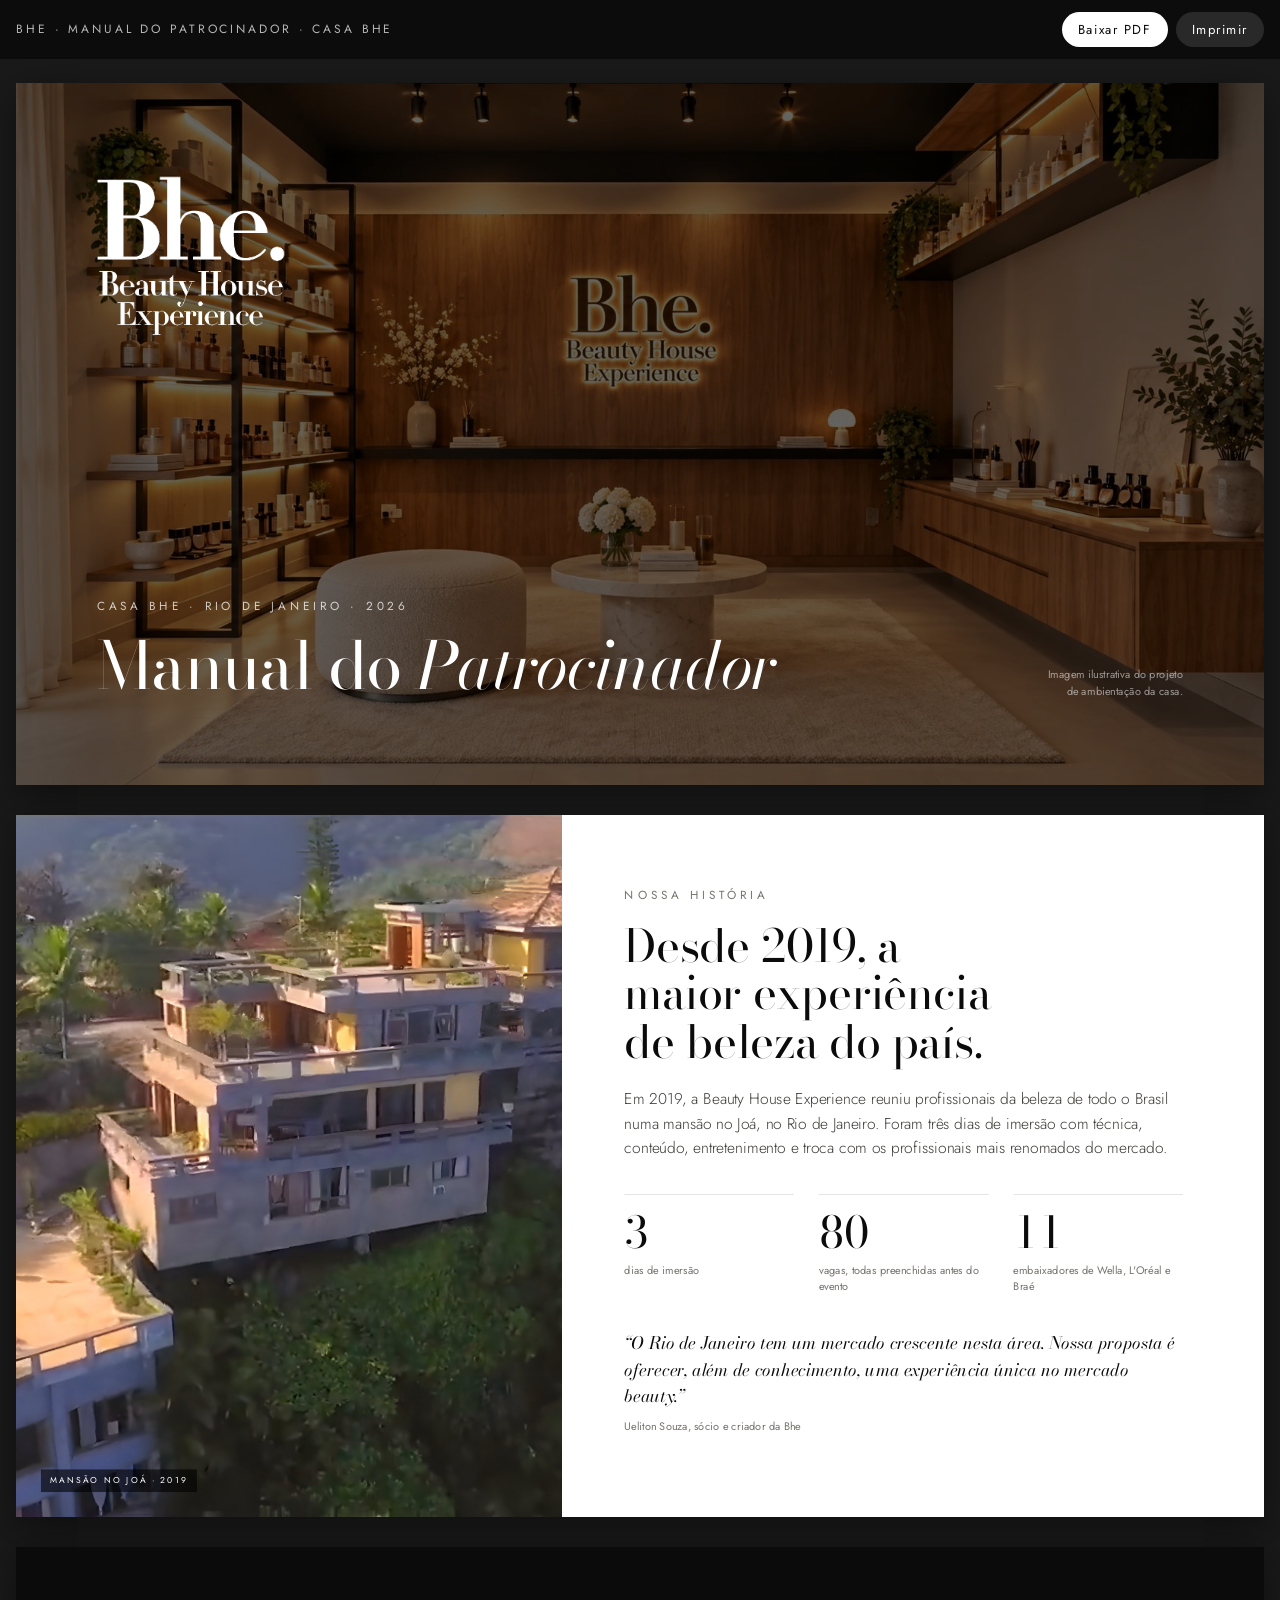
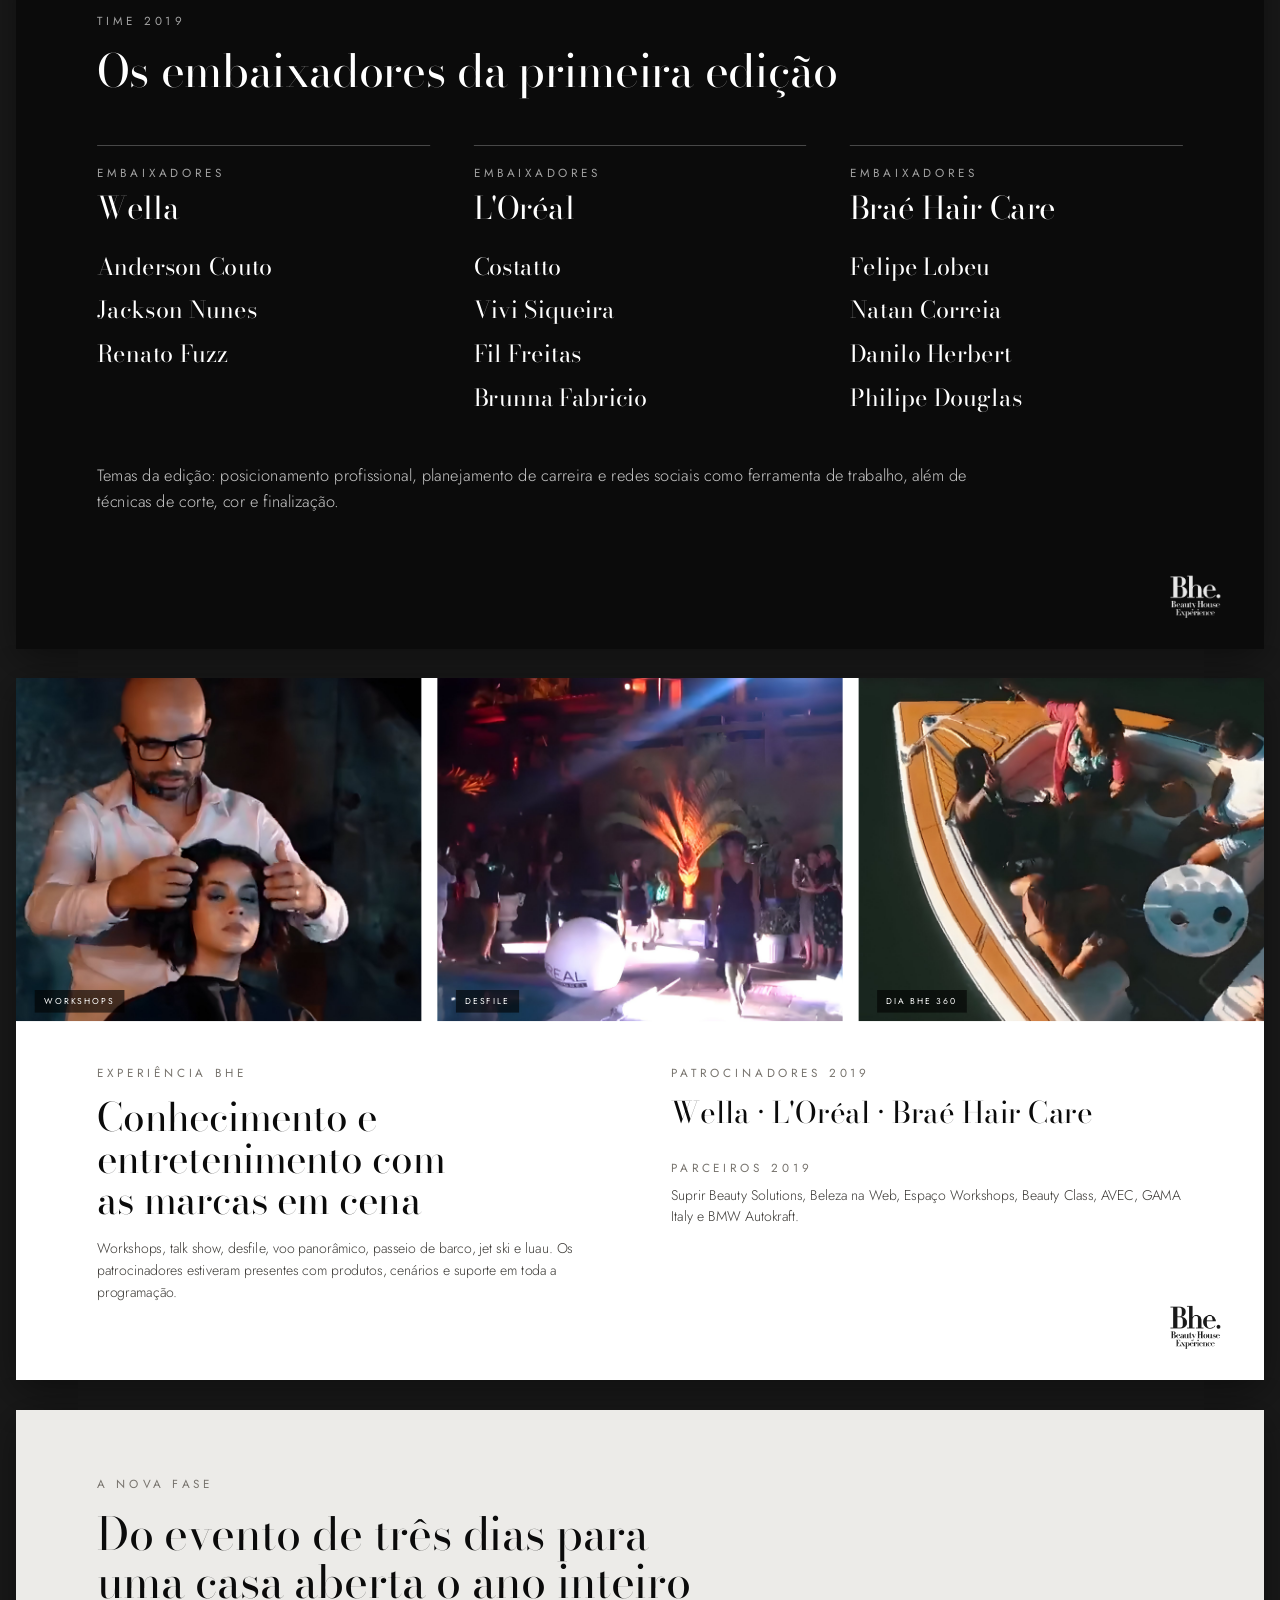
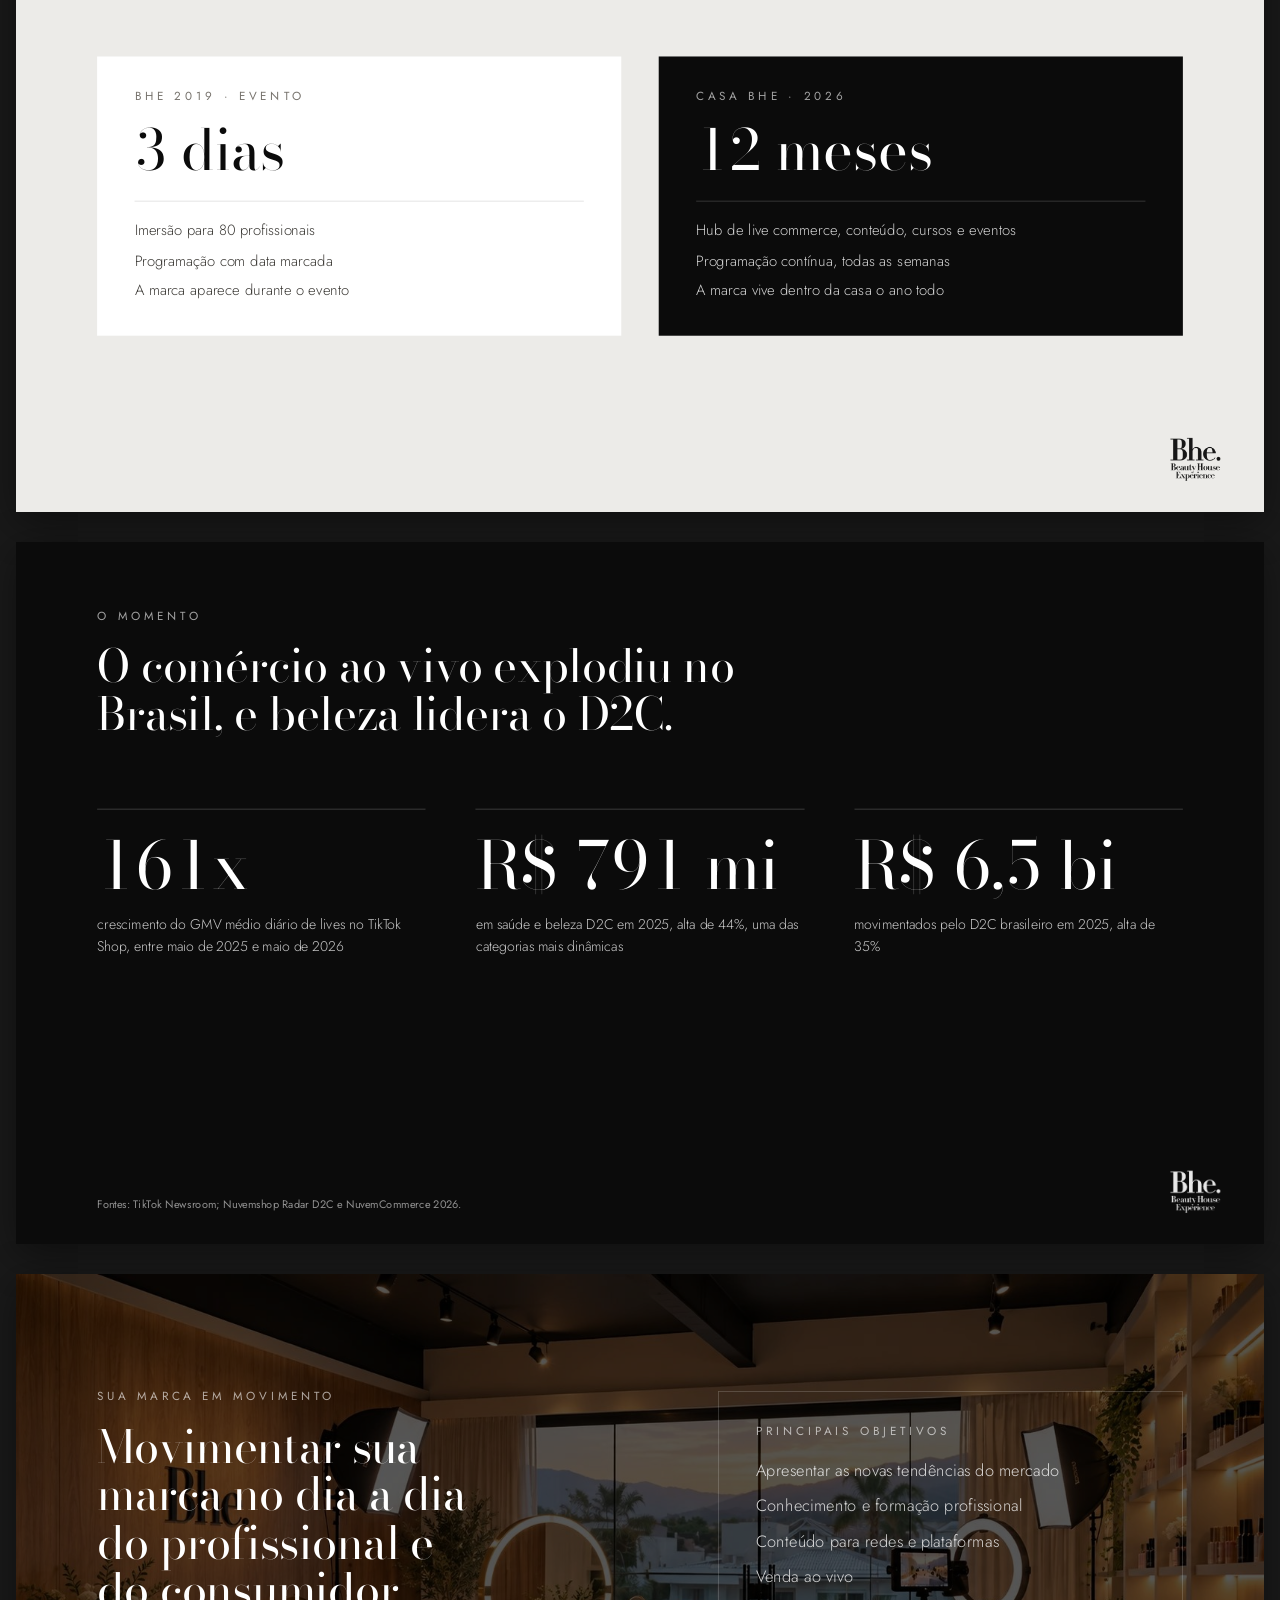
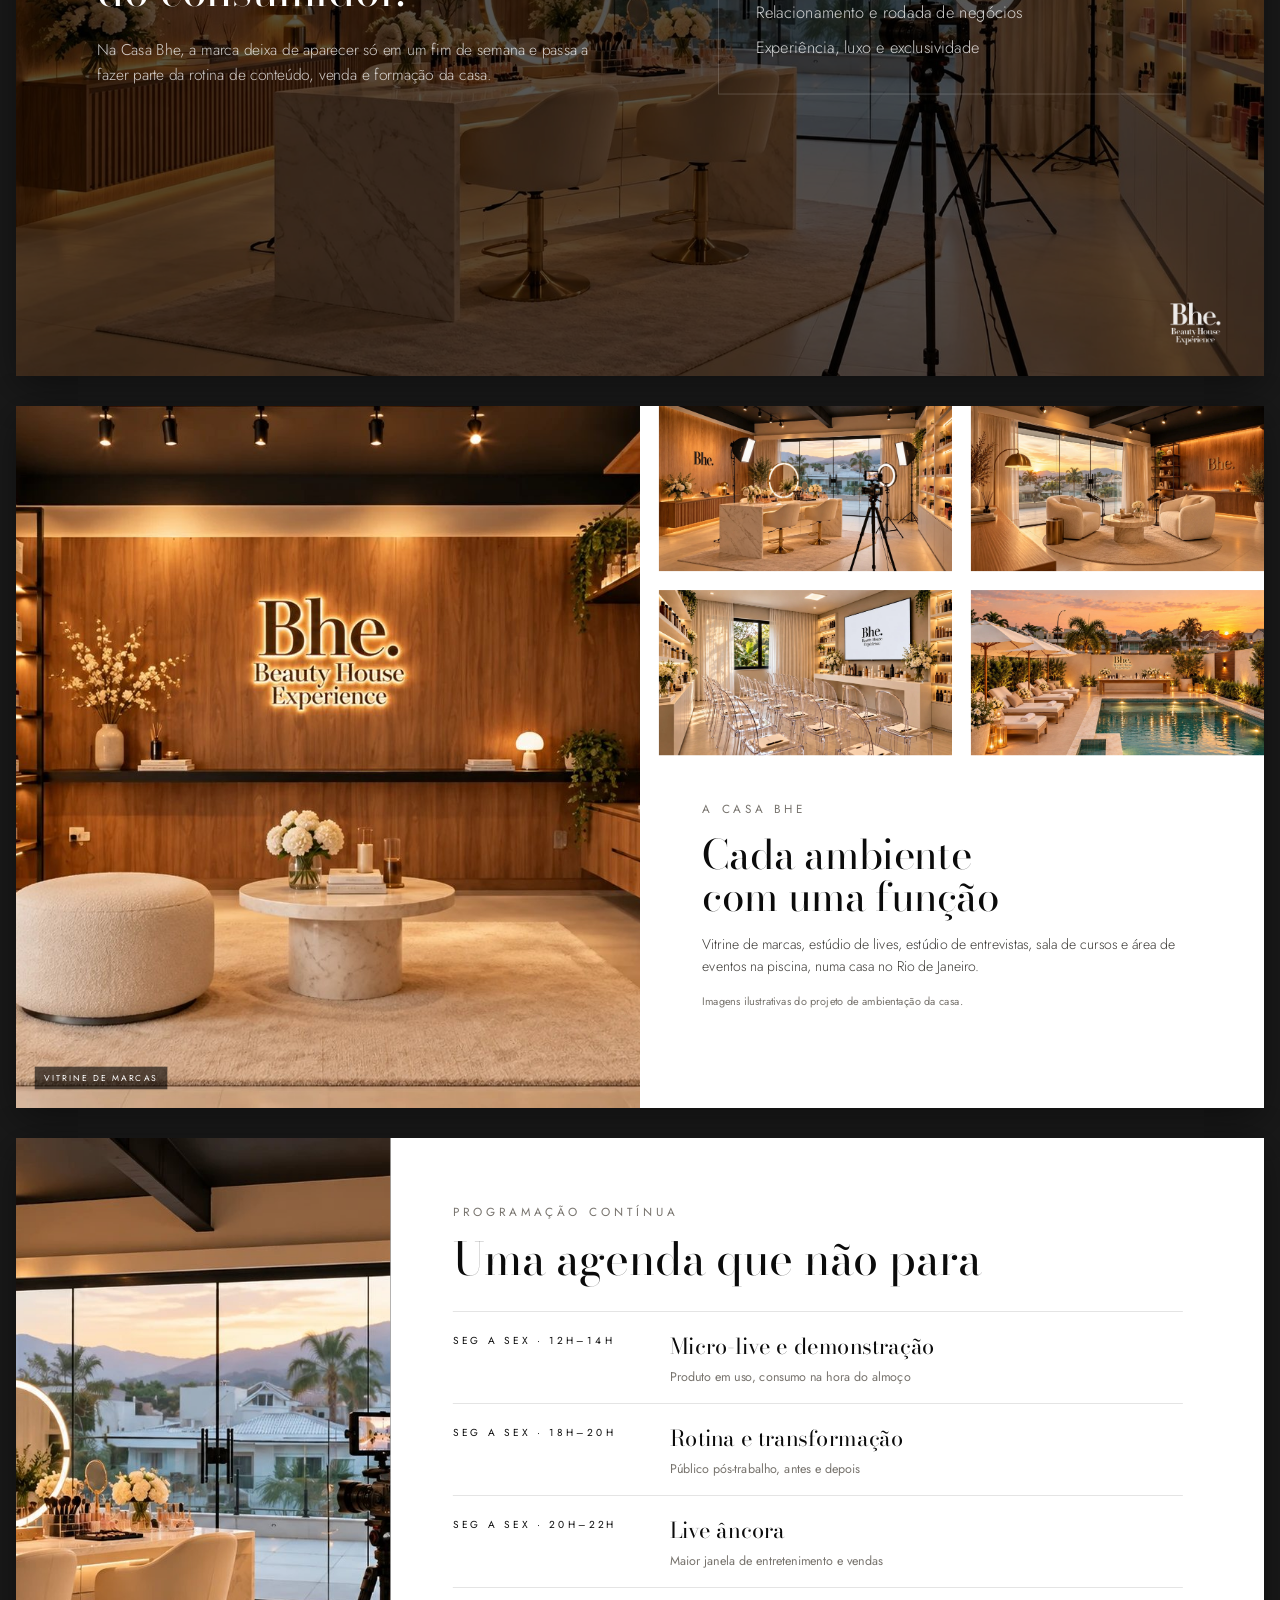
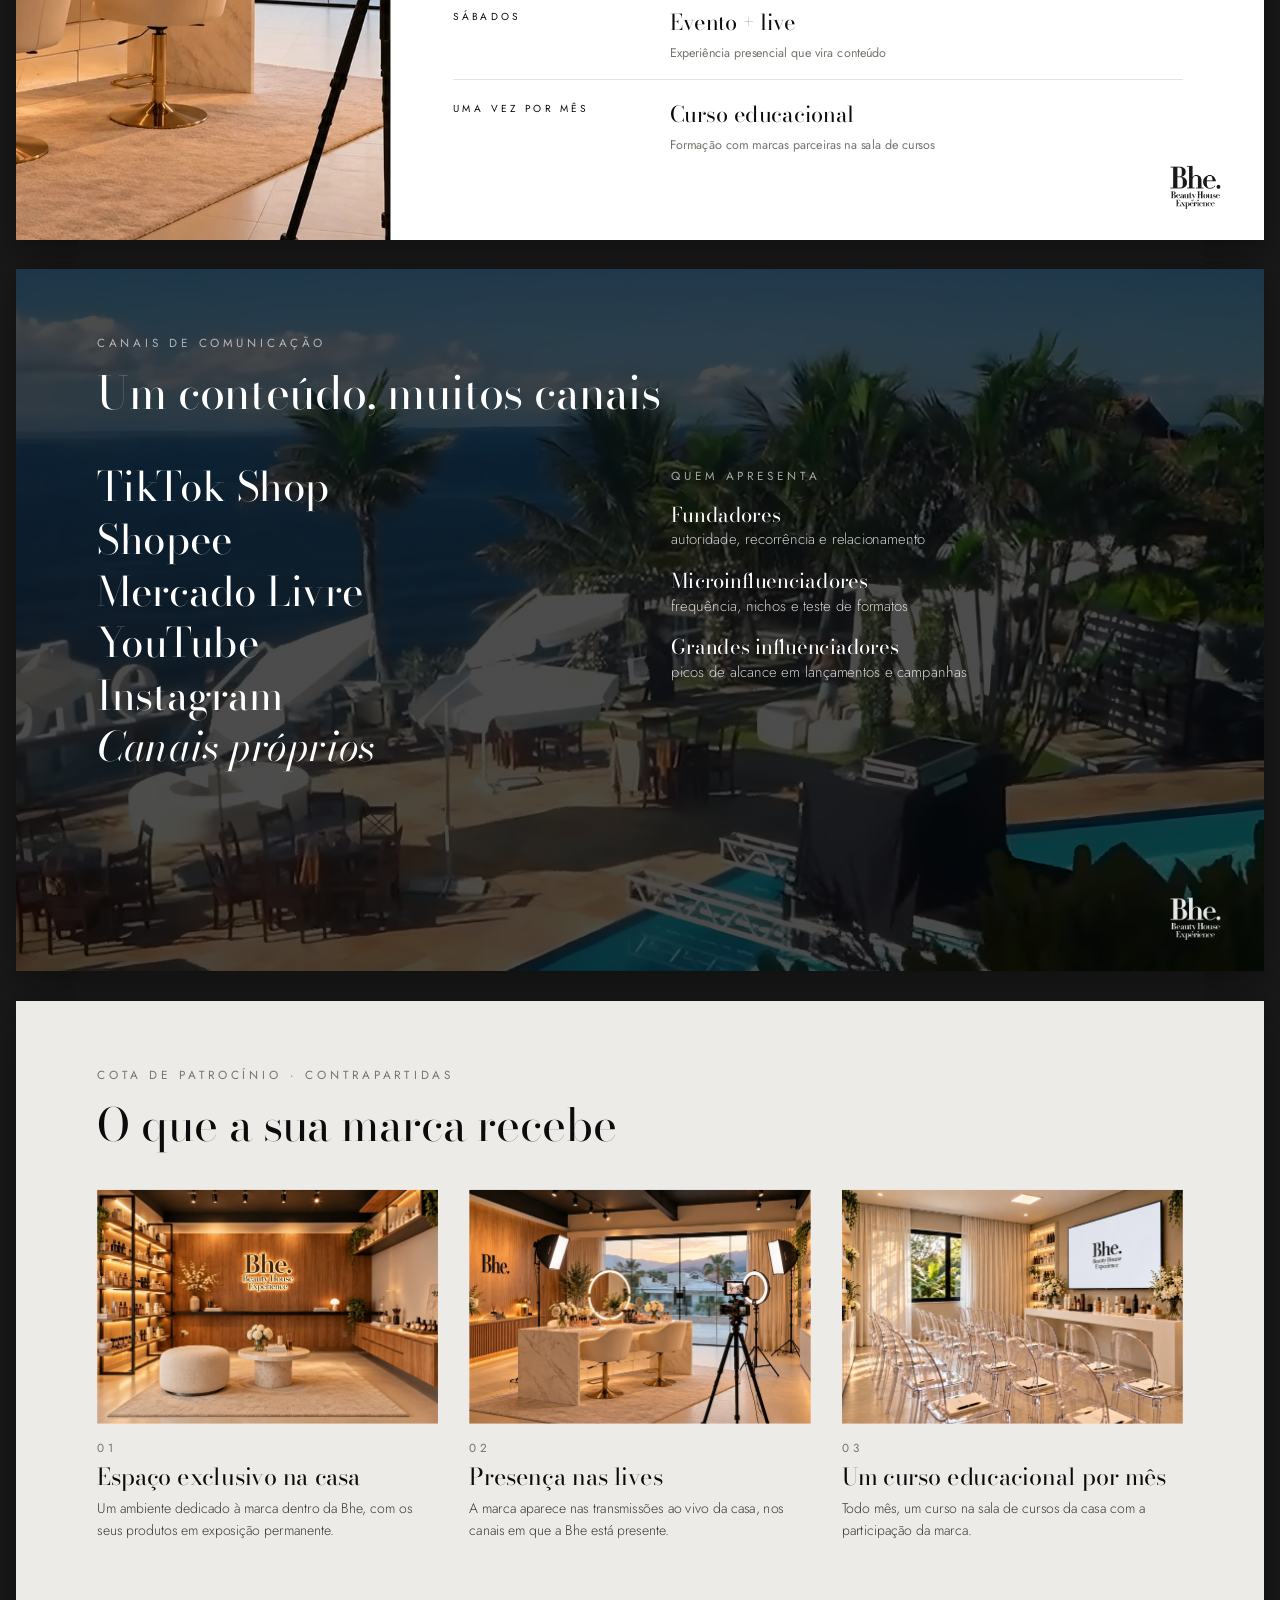
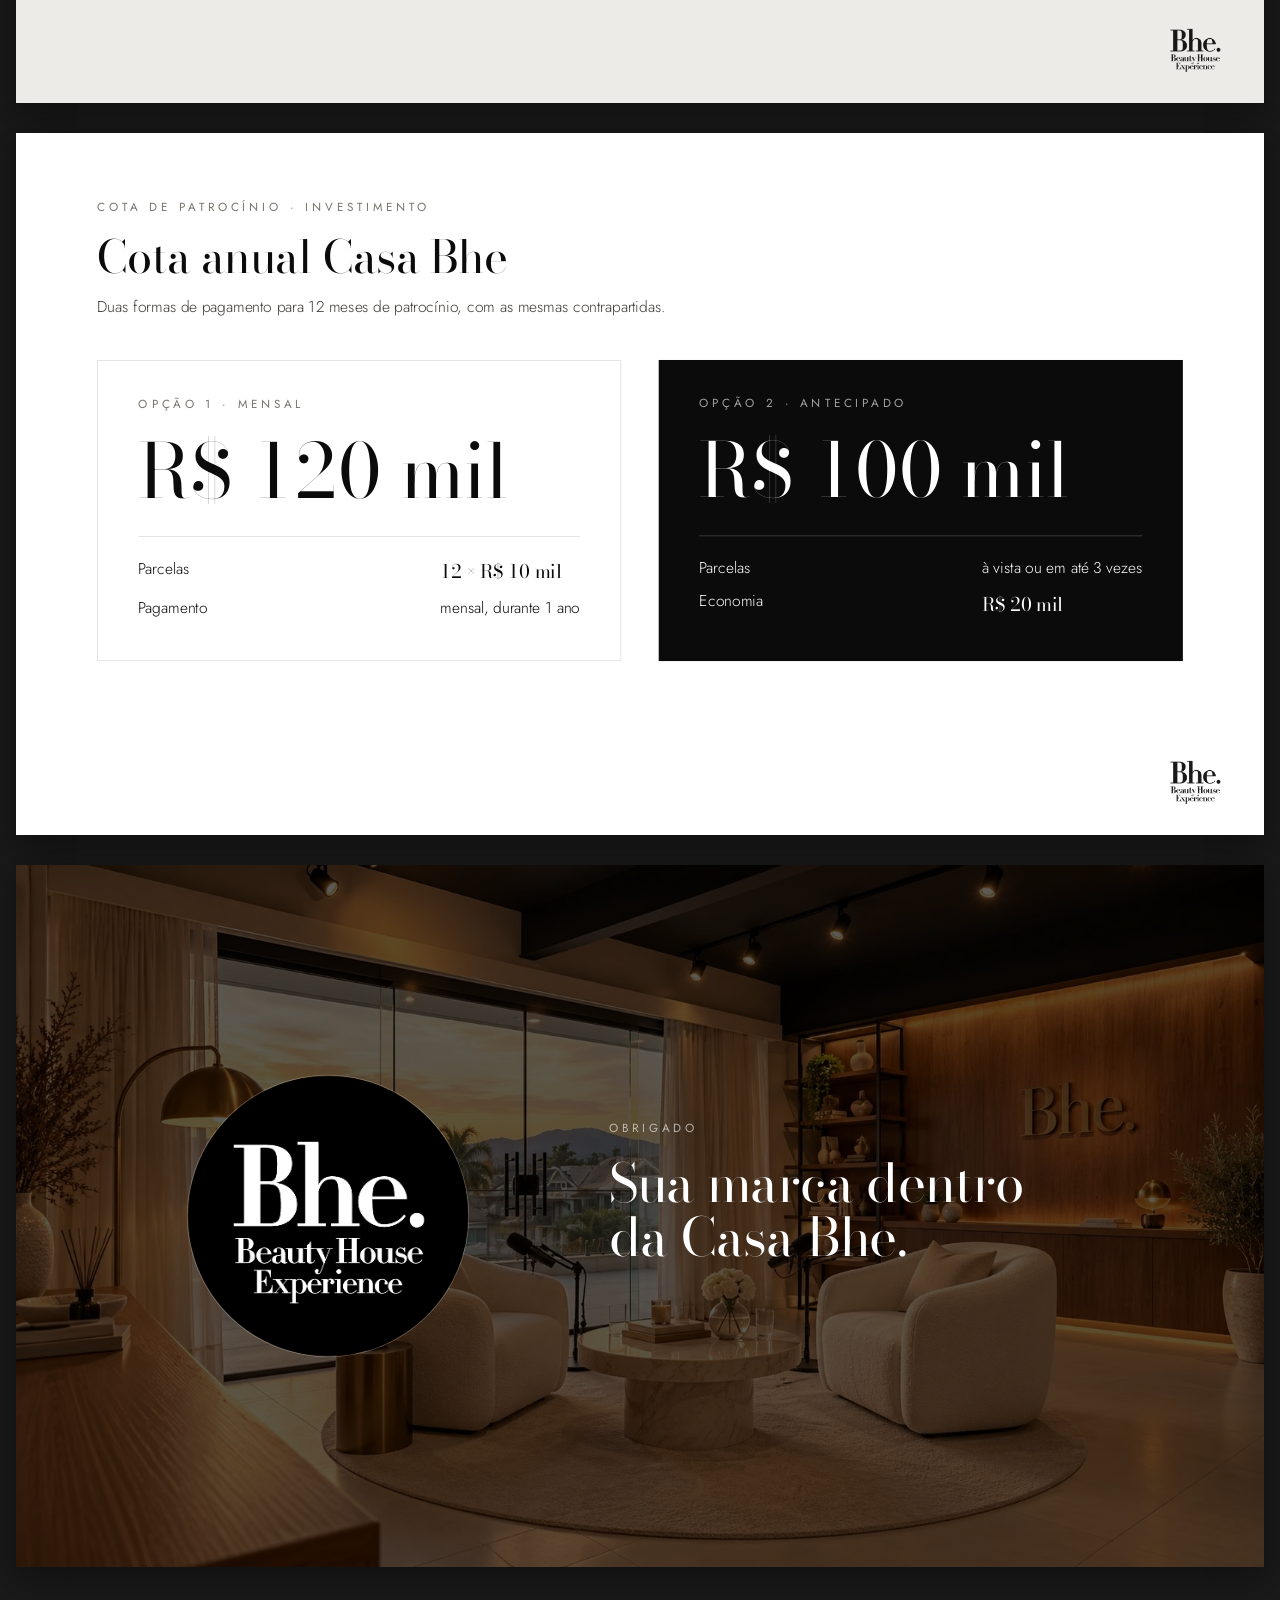
==== commit cce5695d: "Manual: imagens dos eventos em alta resolução Os quadros dos vídeos de 2019 foram escolhidos pelo ma" ====
--- a/manual-patrocinador.html
+++ b/manual-patrocinador.html
@@ -259,7 +259,7 @@
 
 <!-- 9 · PROGRAMAÇÃO -->
 <div class="frame"><section class="page">
-  <div class="ph" style="left:0;top:0;width:480px;height:900px"><img src="img/hist-transformacao.jpg" alt="Demonstração de coloração ao vivo" style="object-position:55% 50%"></div>
+  <div class="ph" style="left:0;top:0;width:480px;height:900px"><img src="img/proj-estudio-live.jpg" alt="Estúdio de lives da Casa Bhe" style="object-position:62% 50%"></div>
   <div style="position:absolute;left:560px;top:88px;right:104px">
     <div class="eyebrow">Programação contínua</div>
     <h2 style="margin-top:22px">Uma agenda que não para</h2>
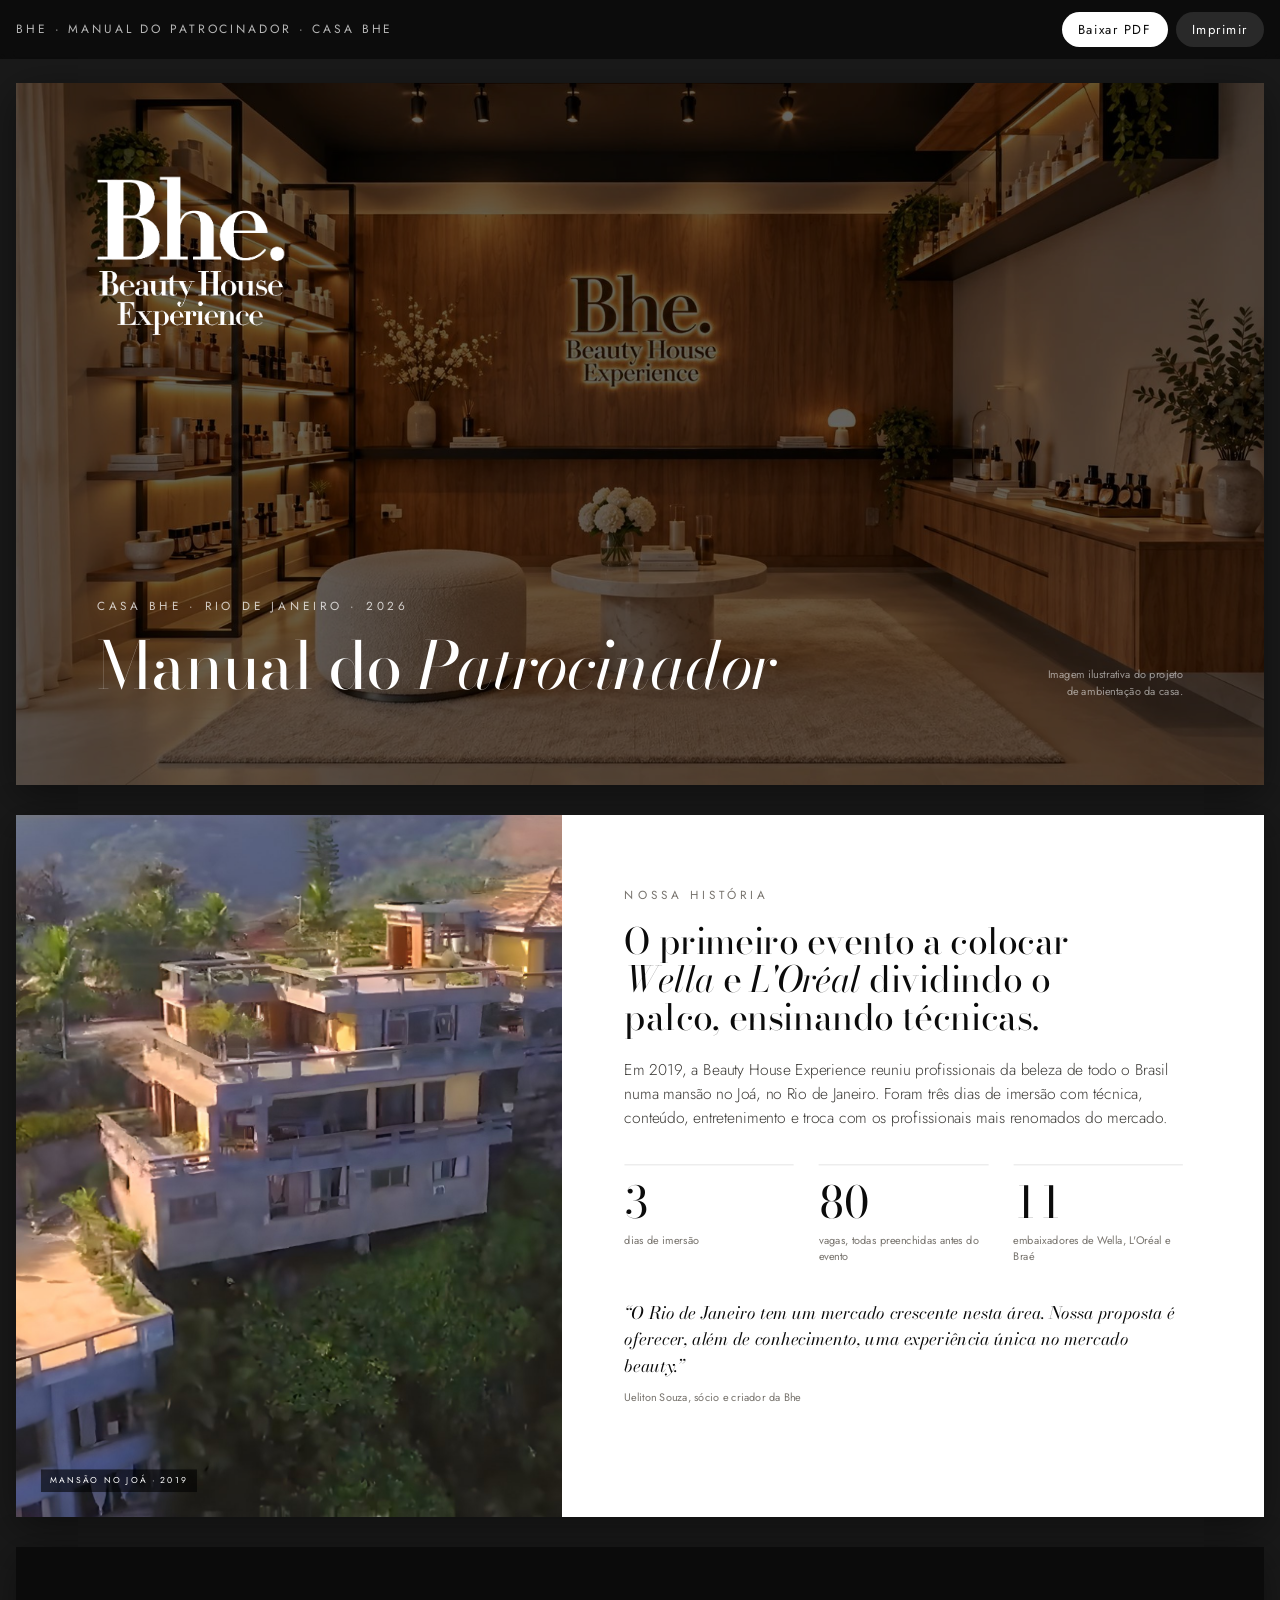
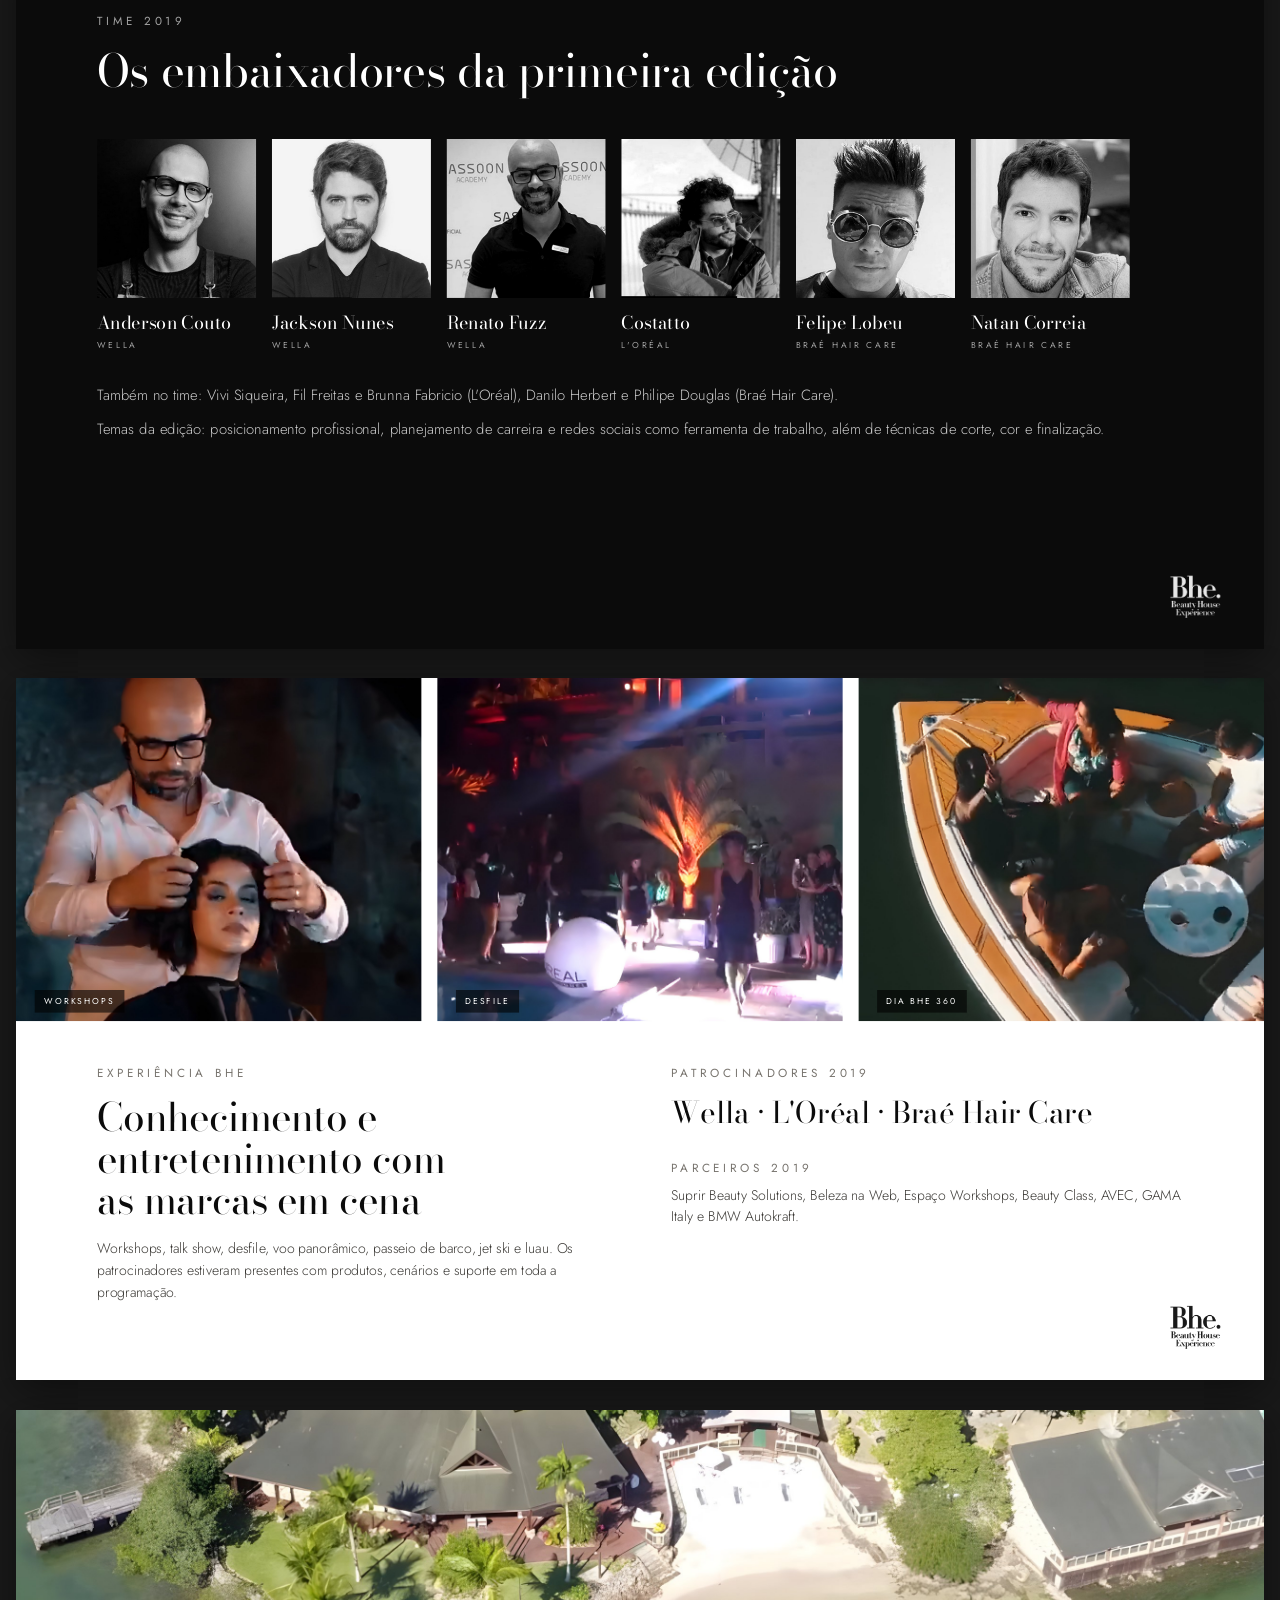
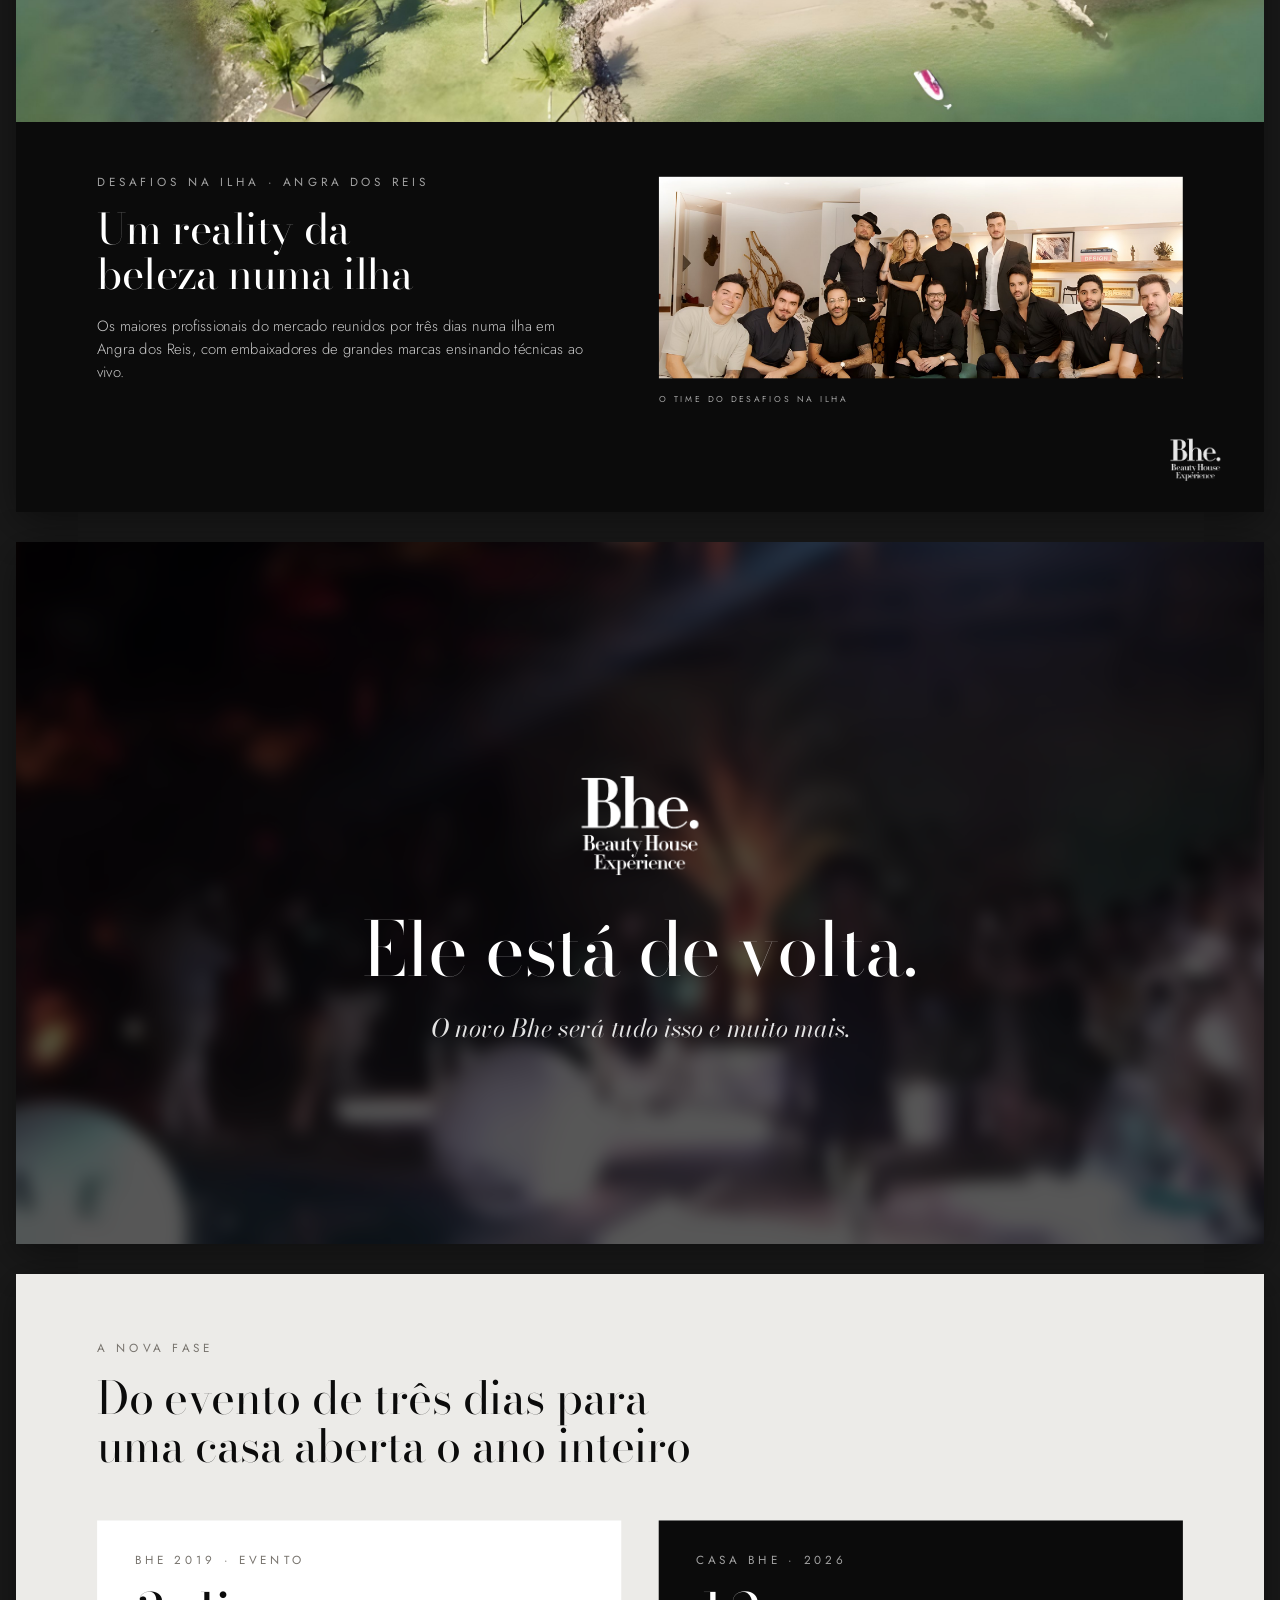
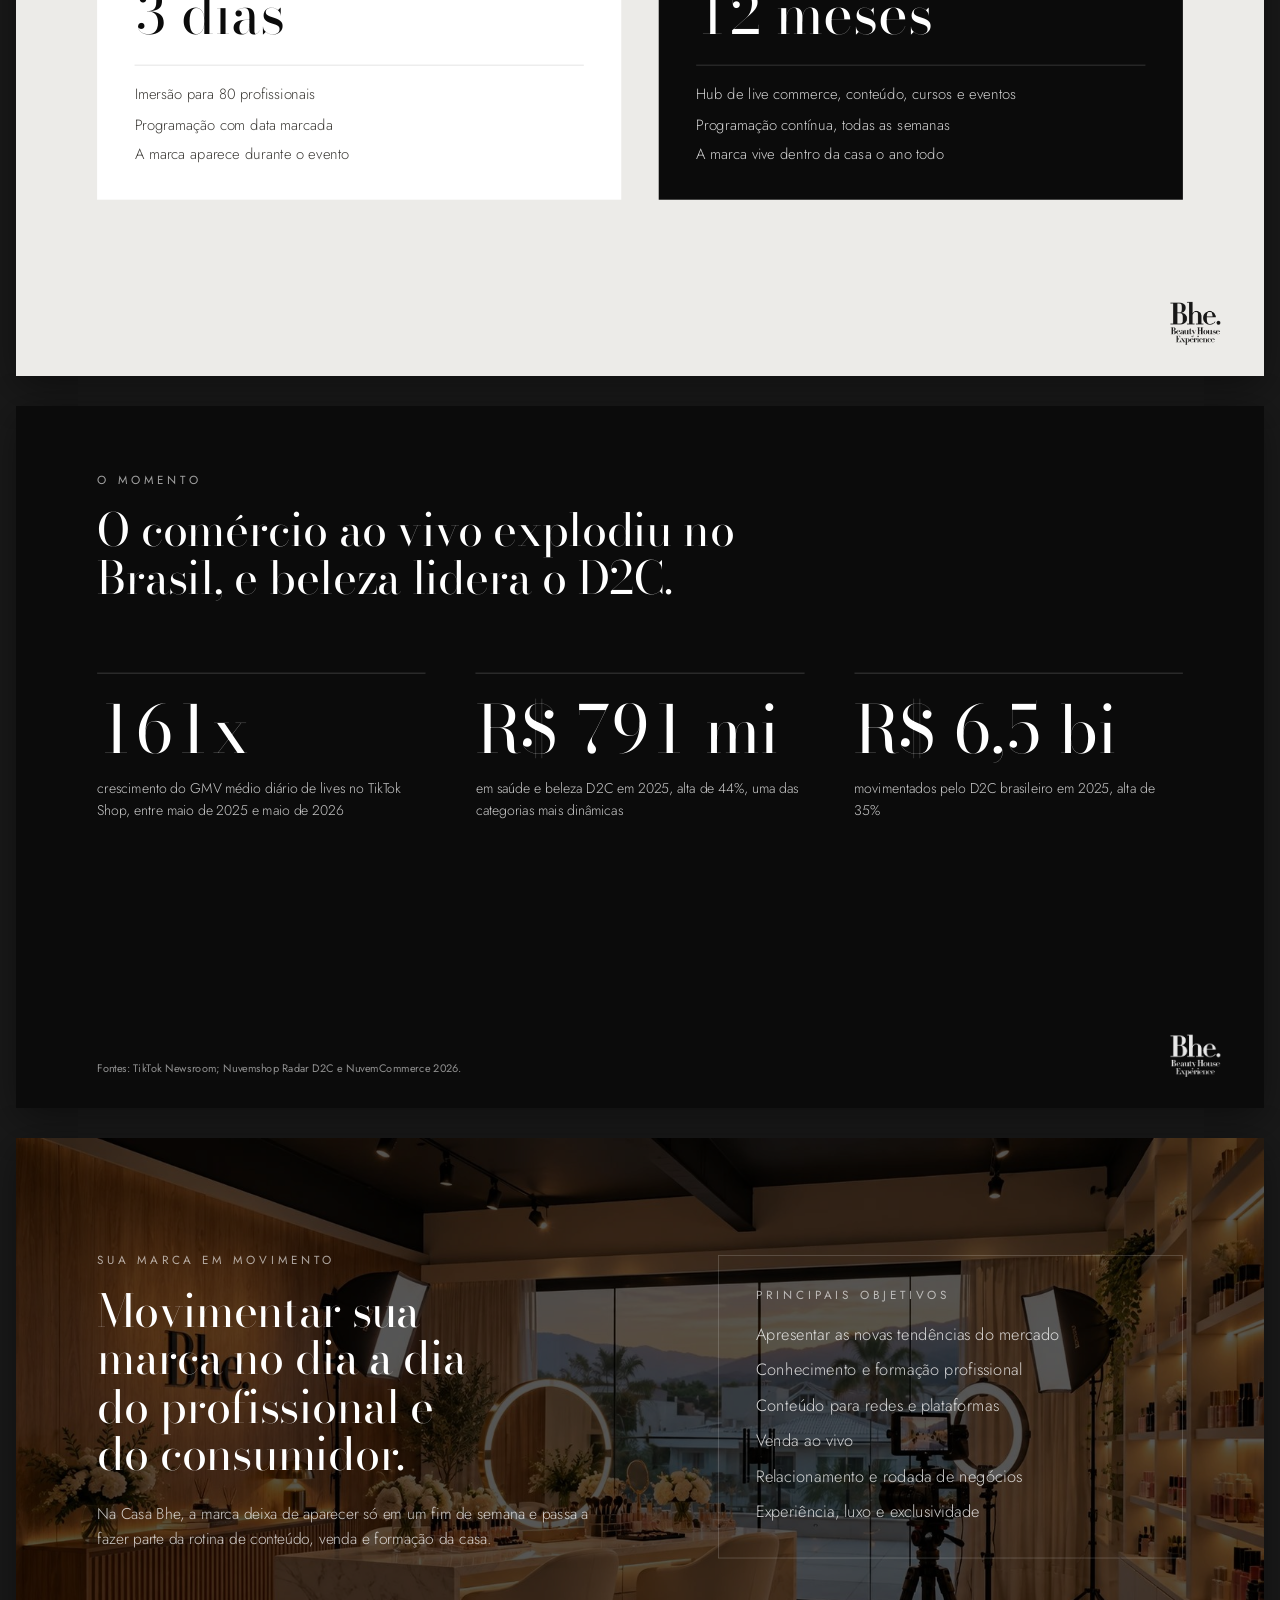
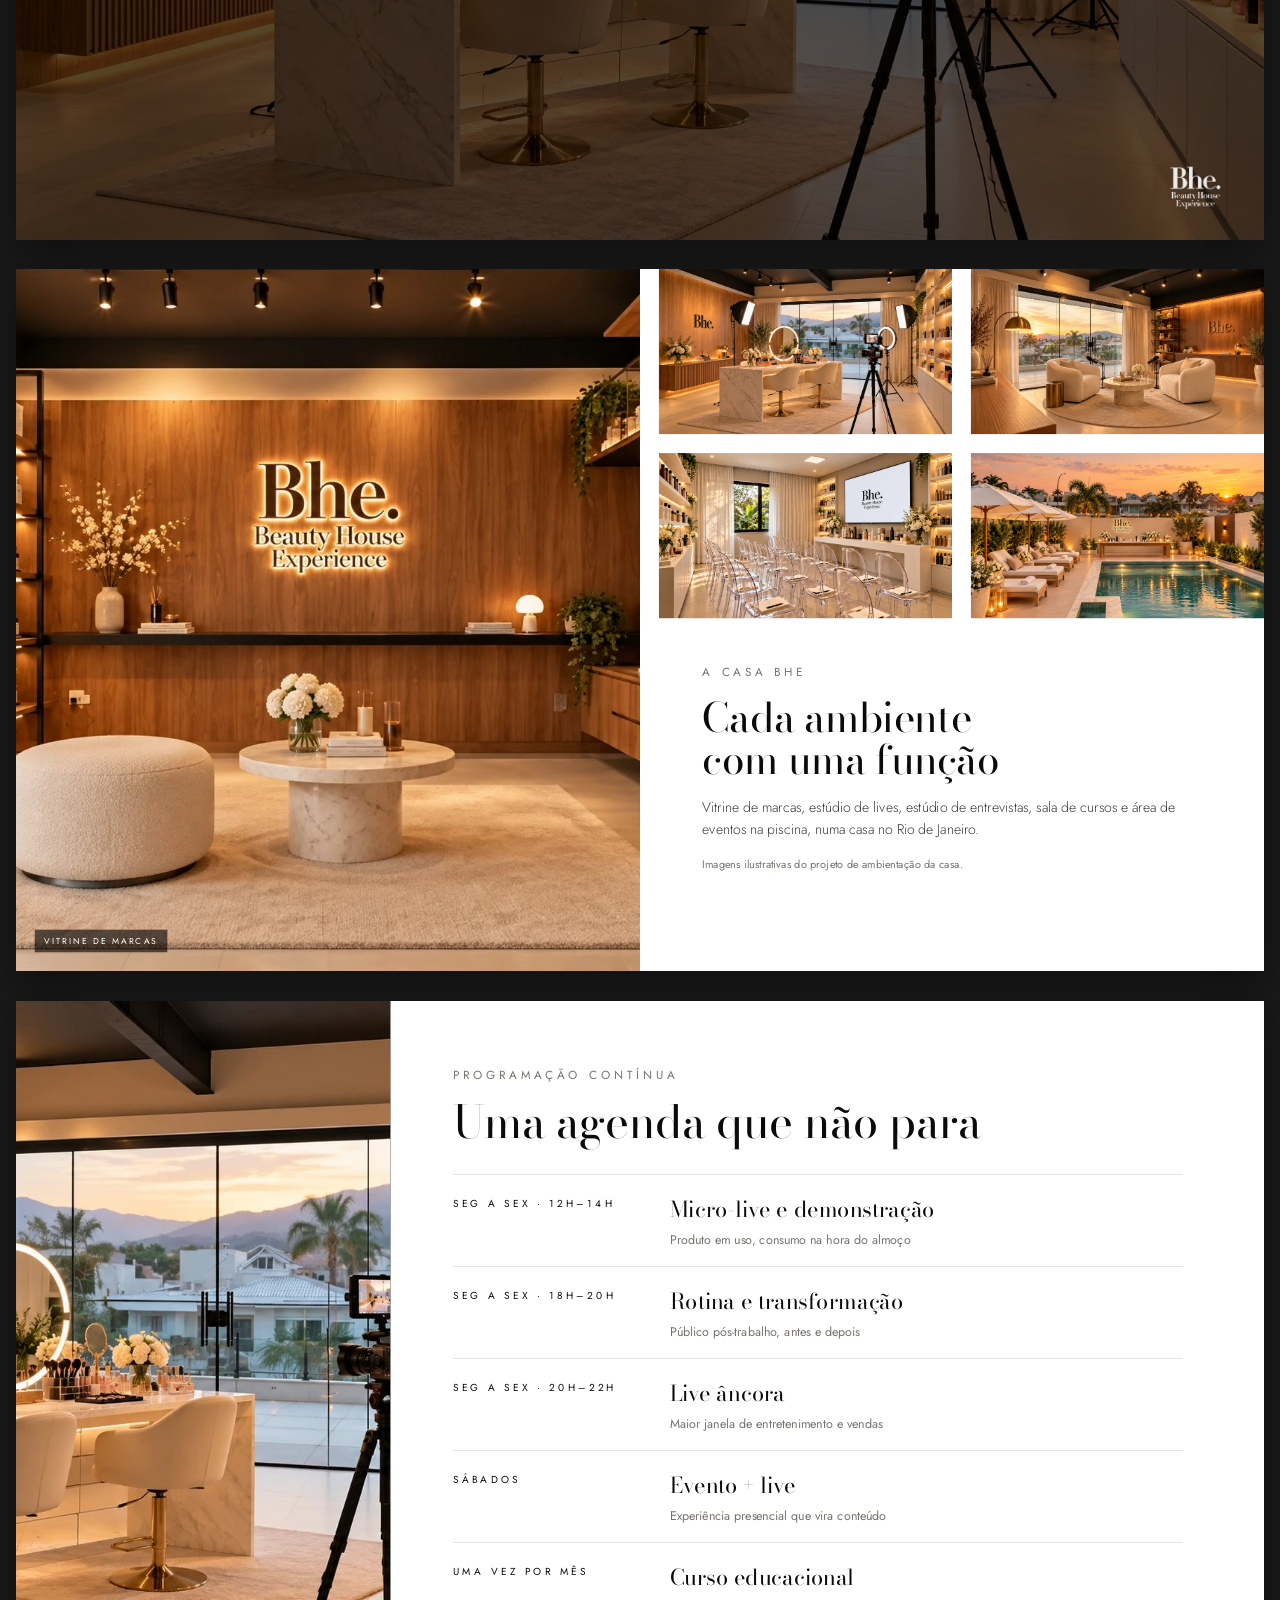
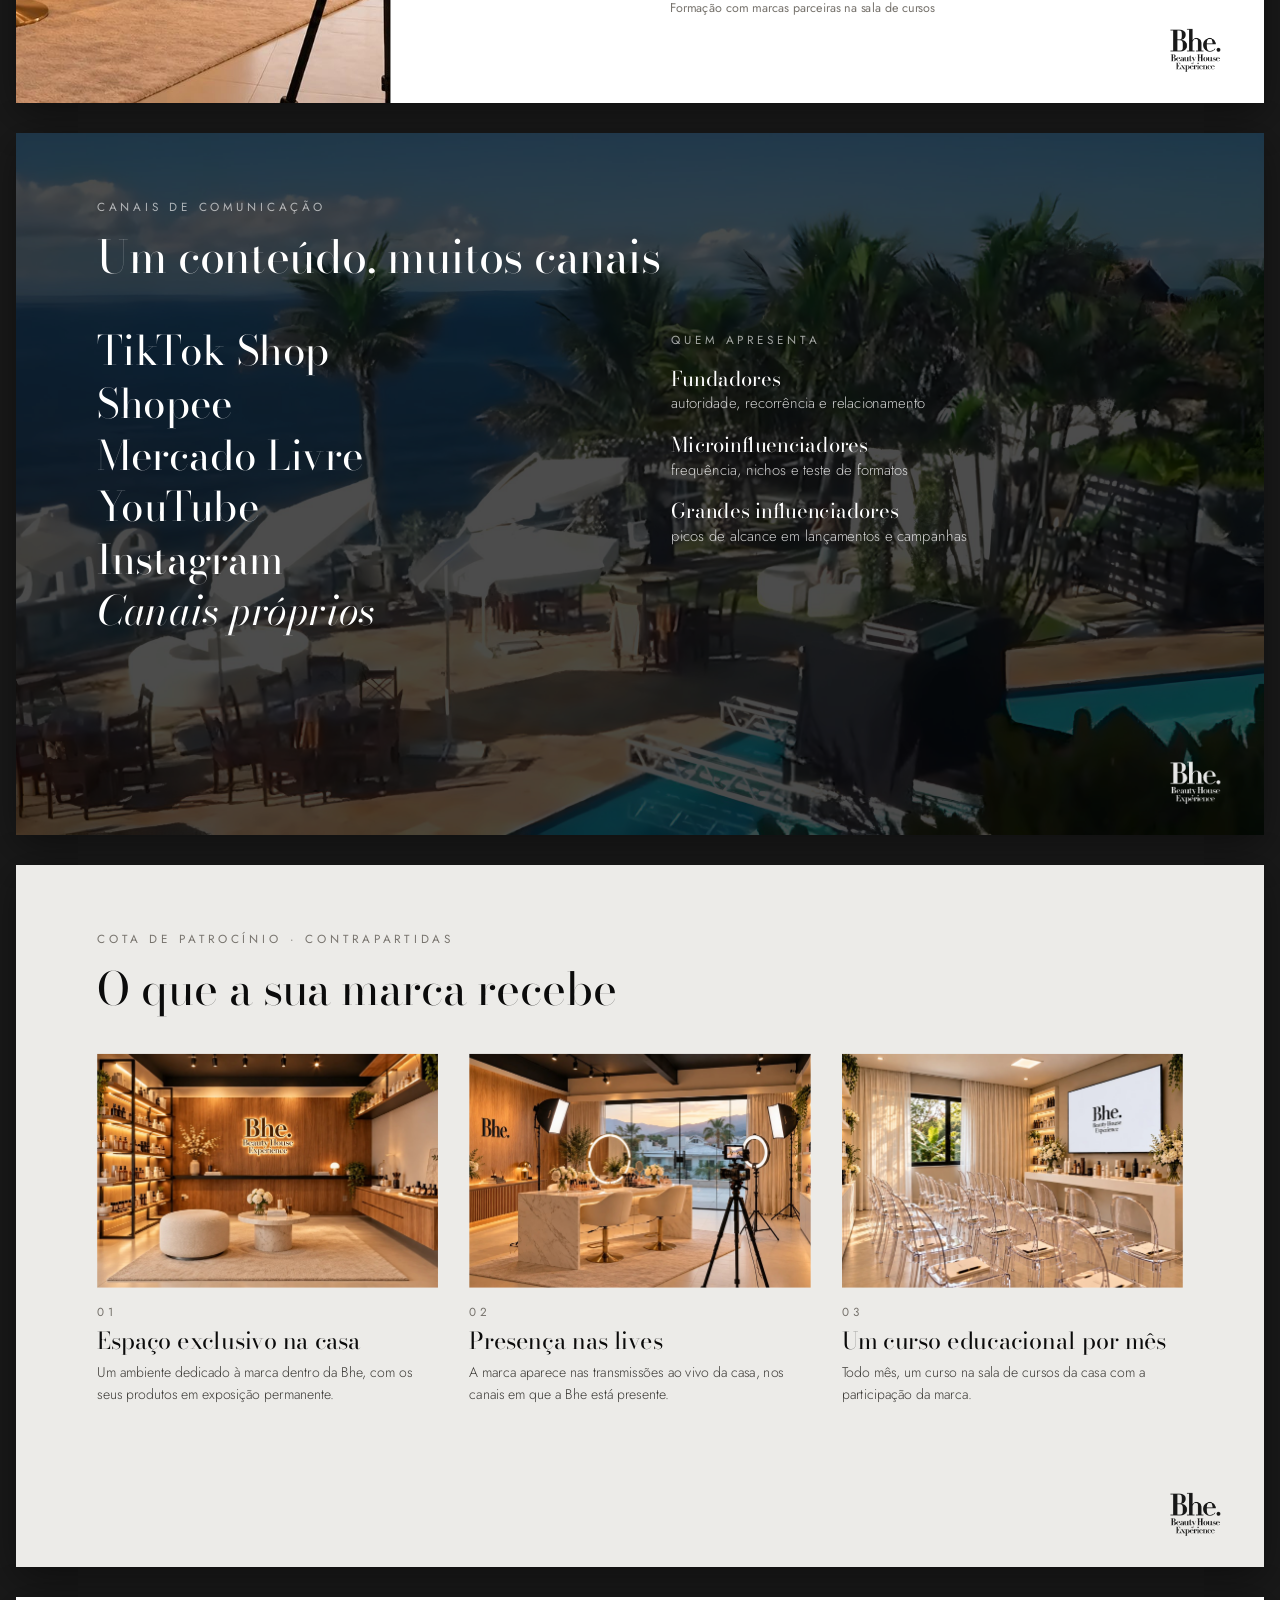
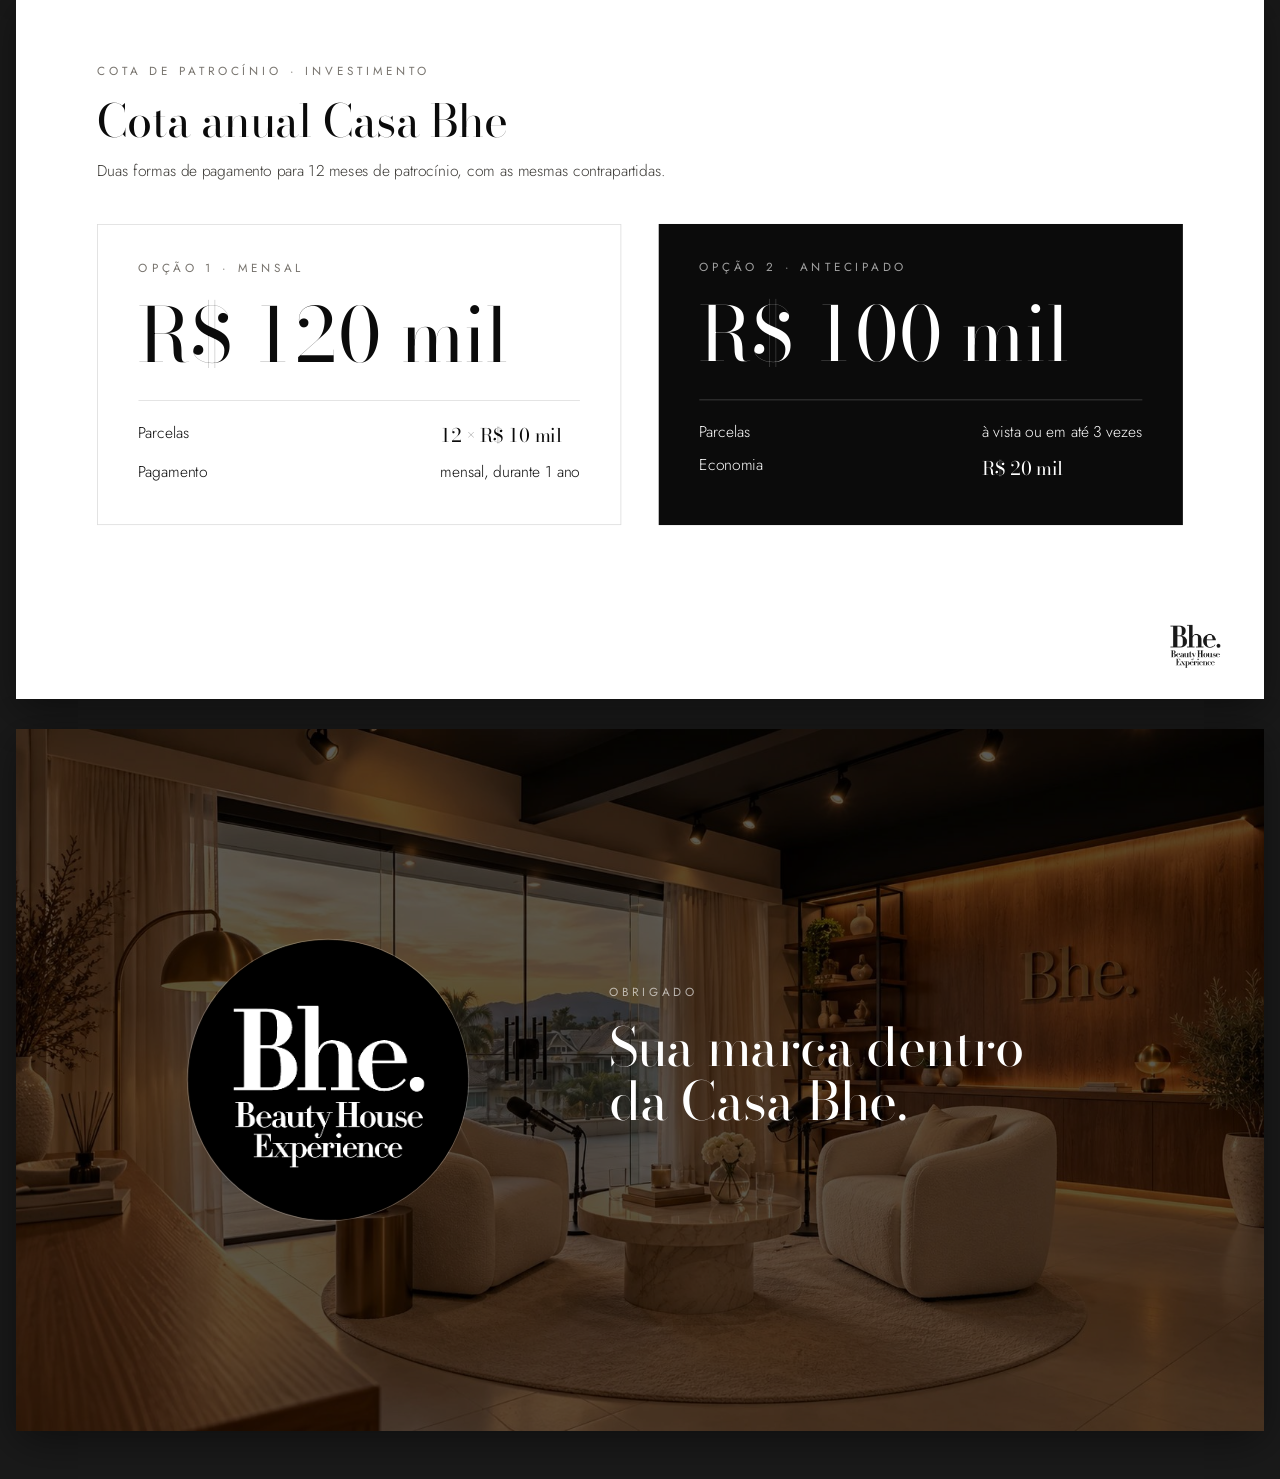
==== commit b93b96be: "Adiciona a história da Bhe, o Desafios na Ilha e o pitch Ele está de volta Na apresentação (logo apó" ====
--- a/manual-patrocinador.html
+++ b/manual-patrocinador.html
@@ -113,7 +113,7 @@
   <div class="tag" style="left:32px;bottom:32px">Mansão no Joá · 2019</div>
   <div style="position:absolute;left:780px;top:96px;width:716px">
     <div class="eyebrow">Nossa história</div>
-    <h2 style="margin-top:26px">Desde 2019, a maior experiência de beleza do país.</h2>
+    <h2 style="margin-top:26px;font-size:46px">O primeiro evento a colocar <em>Wella</em> e <em>L'Oréal</em> dividindo o palco, ensinando técnicas.</h2>
     <p style="margin-top:28px">Em 2019, a Beauty House Experience reuniu profissionais da beleza de todo o Brasil numa mansão no Joá, no Rio de Janeiro. Foram três dias de imersão com técnica, conteúdo, entretenimento e troca com os profissionais mais renomados do mercado.</p>
     <div style="display:grid;grid-template-columns:repeat(3,1fr);gap:32px;margin-top:44px">
       <div style="border-top:1px solid var(--line);padding-top:20px"><div class="num" style="font-size:56px;line-height:1">3</div><div class="small" style="margin-top:10px">dias de imersão</div></div>
@@ -130,24 +130,16 @@
   <div class="pad">
     <div class="eyebrow">Time 2019</div>
     <h2 style="margin-top:26px">Os embaixadores da primeira edição</h2>
-    <div style="display:grid;grid-template-columns:repeat(3,1fr);gap:56px;margin-top:64px">
-      <div style="border-top:1px solid rgba(255,255,255,.25);padding-top:28px">
-        <div class="eyebrow">Embaixadores</div>
-        <h3 style="margin-top:14px;font-size:40px">Wella</h3>
-        <ul class="list" style="margin-top:30px;font-family:var(--serif);font-size:30px;gap:14px;color:#fff"><li>Anderson Couto</li><li>Jackson Nunes</li><li>Renato Fuzz</li></ul>
-      </div>
-      <div style="border-top:1px solid rgba(255,255,255,.25);padding-top:28px">
-        <div class="eyebrow">Embaixadores</div>
-        <h3 style="margin-top:14px;font-size:40px">L'Oréal</h3>
-        <ul class="list" style="margin-top:30px;font-family:var(--serif);font-size:30px;gap:14px;color:#fff"><li>Costatto</li><li>Vivi Siqueira</li><li>Fil Freitas</li><li>Brunna Fabricio</li></ul>
-      </div>
-      <div style="border-top:1px solid rgba(255,255,255,.25);padding-top:28px">
-        <div class="eyebrow">Embaixadores</div>
-        <h3 style="margin-top:14px;font-size:40px">Braé Hair Care</h3>
-        <ul class="list" style="margin-top:30px;font-family:var(--serif);font-size:30px;gap:14px;color:#fff"><li>Felipe Lobeu</li><li>Natan Correia</li><li>Danilo Herbert</li><li>Philipe Douglas</li></ul>
-      </div>
-    </div>
-    <p style="margin-top:64px;max-width:1150px;font-size:21px">Temas da edição: posicionamento profissional, planejamento de carreira e redes sociais como ferramenta de trabalho, além de técnicas de corte, cor e finalização.</p>
+    <div style="display:grid;grid-template-columns:repeat(6,204px);gap:20px;margin-top:56px">
+      <div><div class="ph rel" style="width:204px;height:204px"><img src="img/emb-anderson-couto.jpg" alt="Anderson Couto"></div><div style="margin-top:14px;font-family:var(--serif);font-size:23px;color:#fff">Anderson Couto</div><div class="eyebrow" style="margin-top:6px;font-size:11px">Wella</div></div>
+      <div><div class="ph rel" style="width:204px;height:204px"><img src="img/emb-jackson-nunes.jpg" alt="Jackson Nunes"></div><div style="margin-top:14px;font-family:var(--serif);font-size:23px;color:#fff">Jackson Nunes</div><div class="eyebrow" style="margin-top:6px;font-size:11px">Wella</div></div>
+      <div><div class="ph rel" style="width:204px;height:204px"><img src="img/emb-renato-fuzz.jpg" alt="Renato Fuzz"></div><div style="margin-top:14px;font-family:var(--serif);font-size:23px;color:#fff">Renato Fuzz</div><div class="eyebrow" style="margin-top:6px;font-size:11px">Wella</div></div>
+      <div><div class="ph rel" style="width:204px;height:204px"><img src="img/emb-costatto.jpg" alt="Costatto"></div><div style="margin-top:14px;font-family:var(--serif);font-size:23px;color:#fff">Costatto</div><div class="eyebrow" style="margin-top:6px;font-size:11px">L'Oréal</div></div>
+      <div><div class="ph rel" style="width:204px;height:204px"><img src="img/emb-felipe-lobeu.jpg" alt="Felipe Lobeu"></div><div style="margin-top:14px;font-family:var(--serif);font-size:23px;color:#fff">Felipe Lobeu</div><div class="eyebrow" style="margin-top:6px;font-size:11px">Braé Hair Care</div></div>
+      <div><div class="ph rel" style="width:204px;height:204px"><img src="img/emb-natan-correia.jpg" alt="Natan Correia"></div><div style="margin-top:14px;font-family:var(--serif);font-size:23px;color:#fff">Natan Correia</div><div class="eyebrow" style="margin-top:6px;font-size:11px">Braé Hair Care</div></div>
+    </div>
+    <p style="margin-top:44px;font-size:19px">Também no time: Vivi Siqueira, Fil Freitas e Brunna Fabricio (L'Oréal), Danilo Herbert e Philipe Douglas (Braé Hair Care).</p>
+    <p style="margin-top:14px;font-size:19px">Temas da edição: posicionamento profissional, planejamento de carreira e redes sociais como ferramenta de trabalho, além de técnicas de corte, cor e finalização.</p>
   </div>
   <img class="mark" src="img/logo-branca.png" alt="">
 </section></div>
@@ -172,6 +164,30 @@
     <p style="margin-top:14px;font-size:18px">Suprir Beauty Solutions, Beleza na Web, Espaço Workshops, Beauty Class, AVEC, GAMA Italy e BMW Autokraft.</p>
   </div>
   <img class="mark" src="img/logo-preta.png" alt="">
+</section></div>
+
+<!-- 4b · DESAFIOS NA ILHA -->
+<div class="frame"><section class="page dark">
+  <div class="ph" style="left:0;top:0;width:1600px;height:400px"><img src="img/ilha-aerea.jpg" alt="Ilha em Angra dos Reis onde aconteceu o Desafios na Ilha"></div>
+  <div style="position:absolute;left:104px;top:470px;width:640px">
+    <div class="eyebrow">Desafios na Ilha · Angra dos Reis</div>
+    <h2 style="margin-top:24px;font-size:54px;color:#fff">Um reality da beleza numa ilha</h2>
+    <p style="margin-top:24px;font-size:19px">Os maiores profissionais do mercado reunidos por três dias numa ilha em Angra dos Reis, com embaixadores de grandes marcas ensinando técnicas ao vivo.</p>
+  </div>
+  <div class="ph" style="left:824px;top:470px;width:672px;height:259px"><img src="img/ilha-time.jpg" alt="Profissionais do Desafios na Ilha"></div>
+  <div class="eyebrow" style="position:absolute;left:824px;top:750px;font-size:11px">O time do Desafios na Ilha</div>
+  <img class="mark" src="img/logo-branca.png" alt="">
+</section></div>
+
+<!-- 4c · ELE ESTÁ DE VOLTA -->
+<div class="frame"><section class="page dark">
+  <div class="bg"><img src="img/hist-publico.jpg" alt="" style="filter:blur(10px) saturate(.6);transform:scale(1.08)"></div>
+  <div class="shade" style="background:rgba(0,0,0,.66)"></div>
+  <div style="position:absolute;left:0;right:0;top:300px;text-align:center">
+    <img src="img/logo-branca.png" alt="Bhe." style="width:150px">
+    <h1 style="margin-top:40px;font-size:96px;color:#fff">Ele está de volta.</h1>
+    <p style="margin-top:28px;font-family:var(--serif);font-style:italic;font-size:32px;color:rgba(255,255,255,.88)">O novo Bhe será tudo isso e muito mais.</p>
+  </div>
 </section></div>
 
 <!-- 5 · DO EVENTO À CASA -->
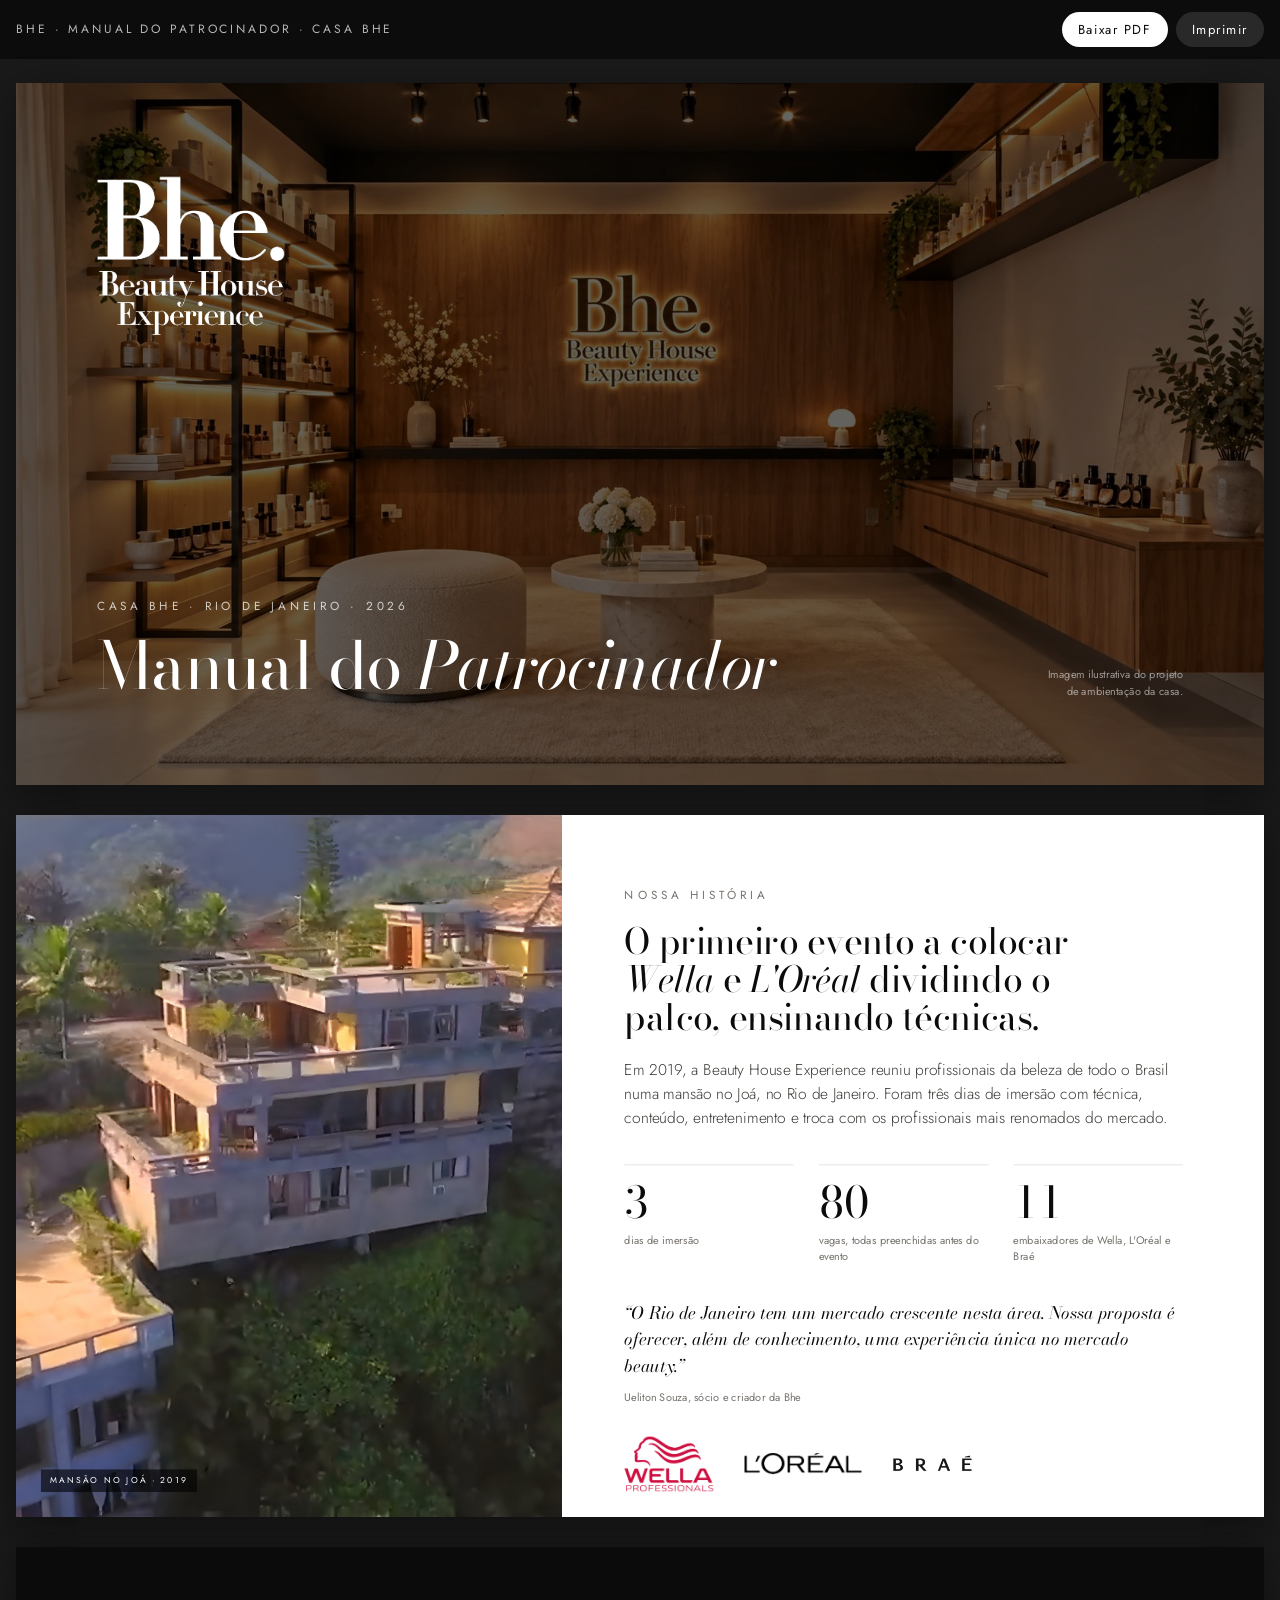
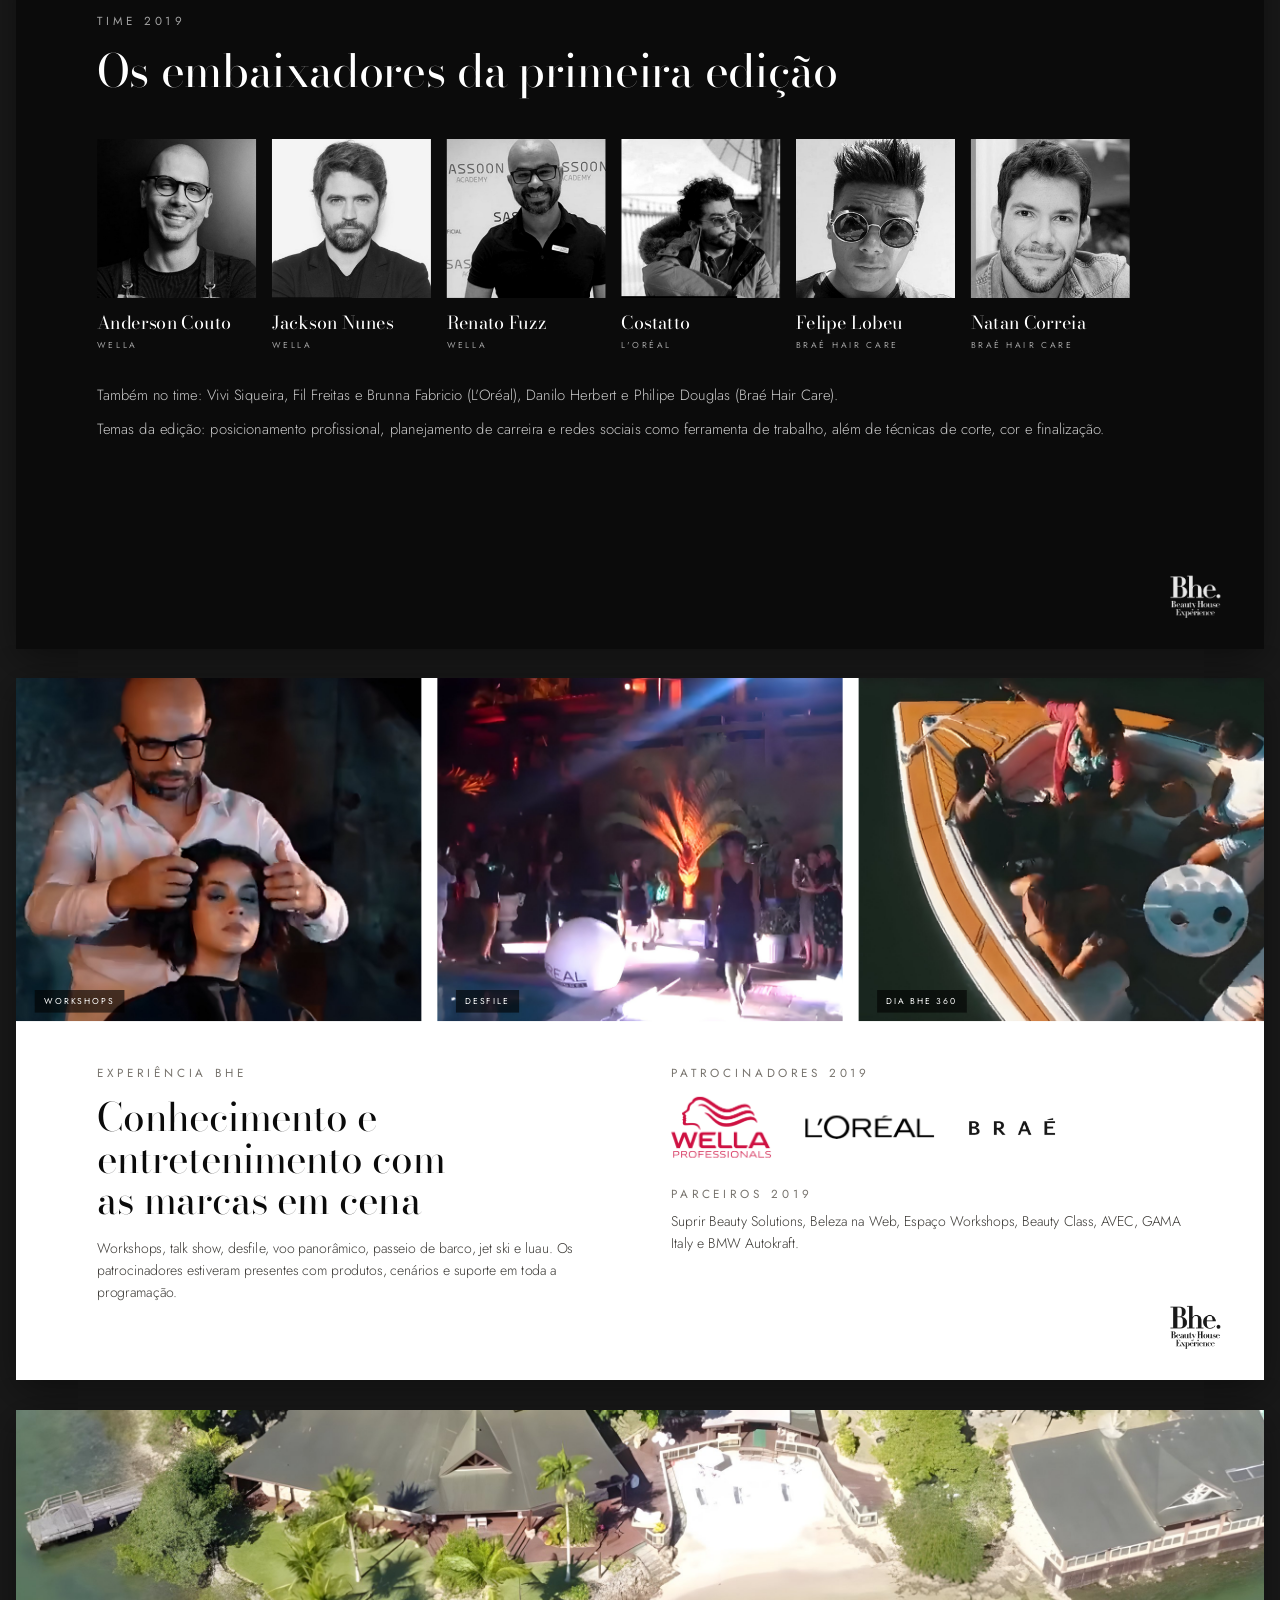
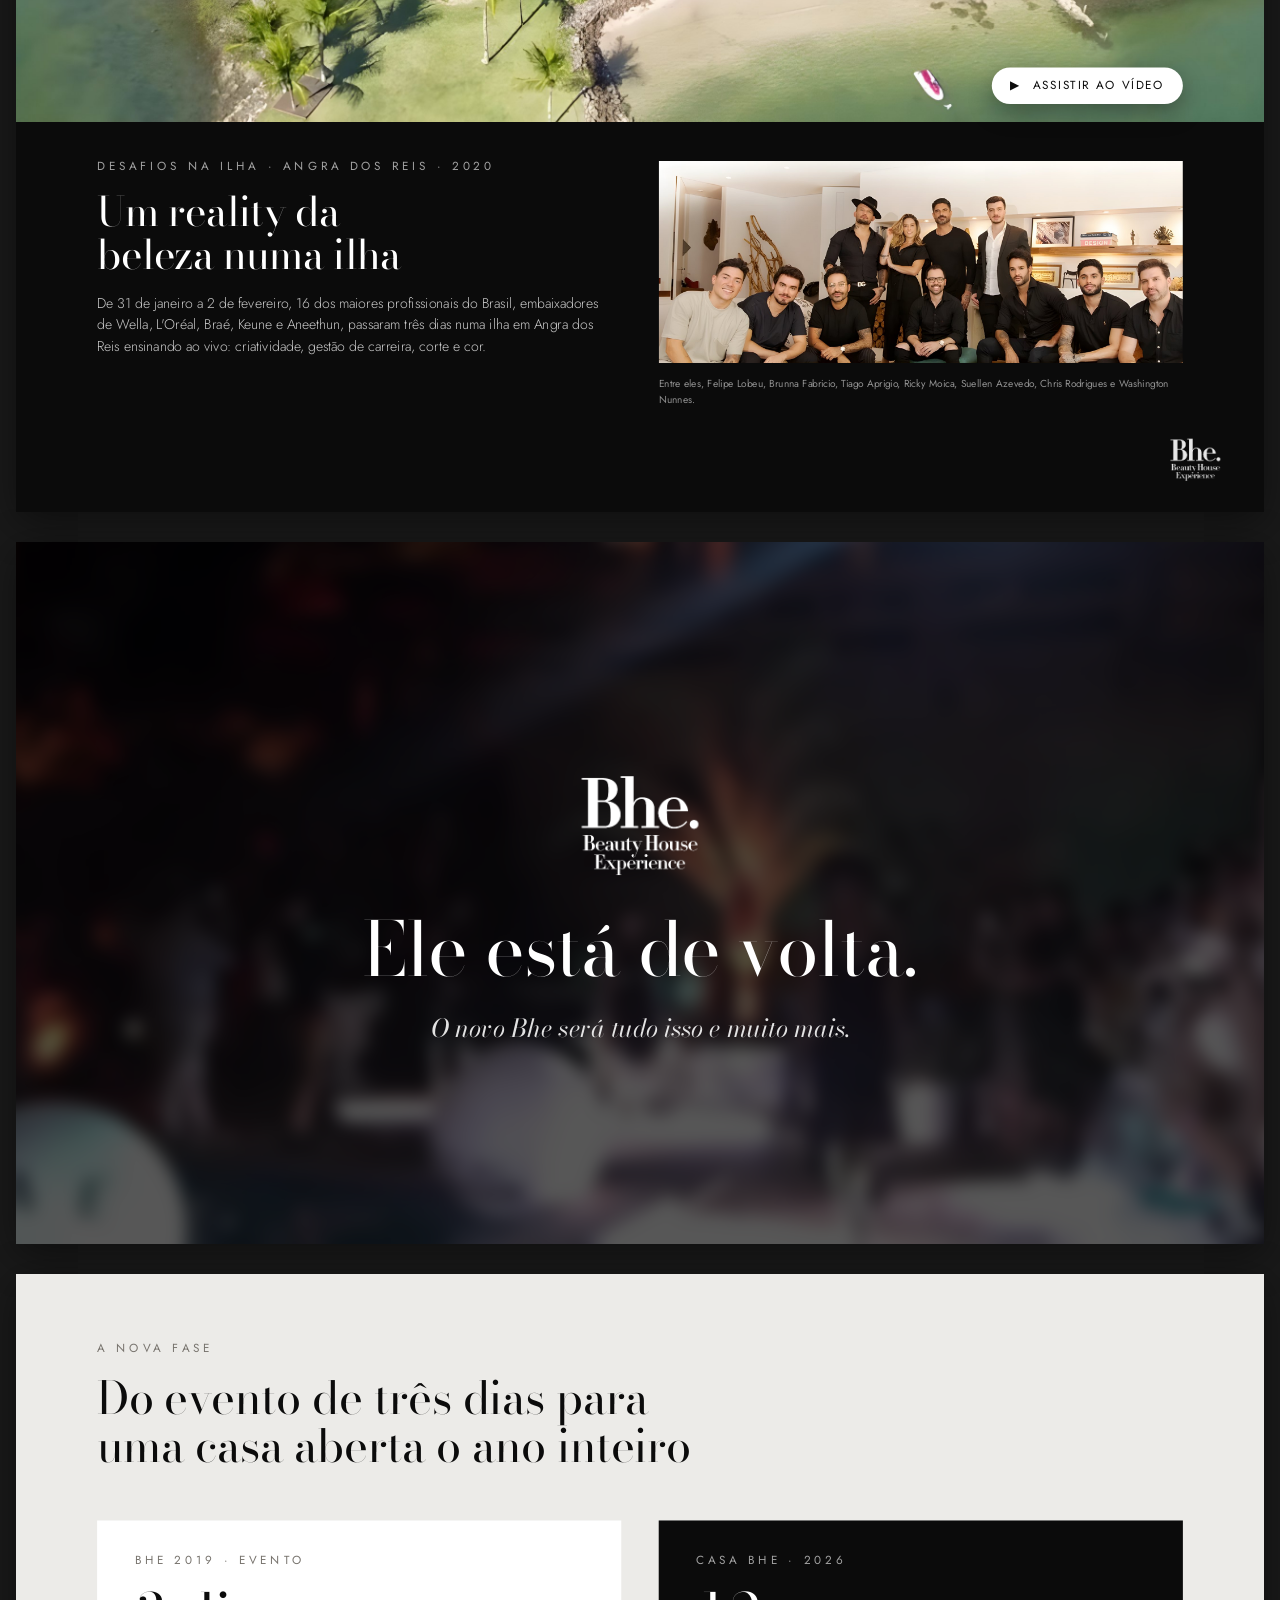
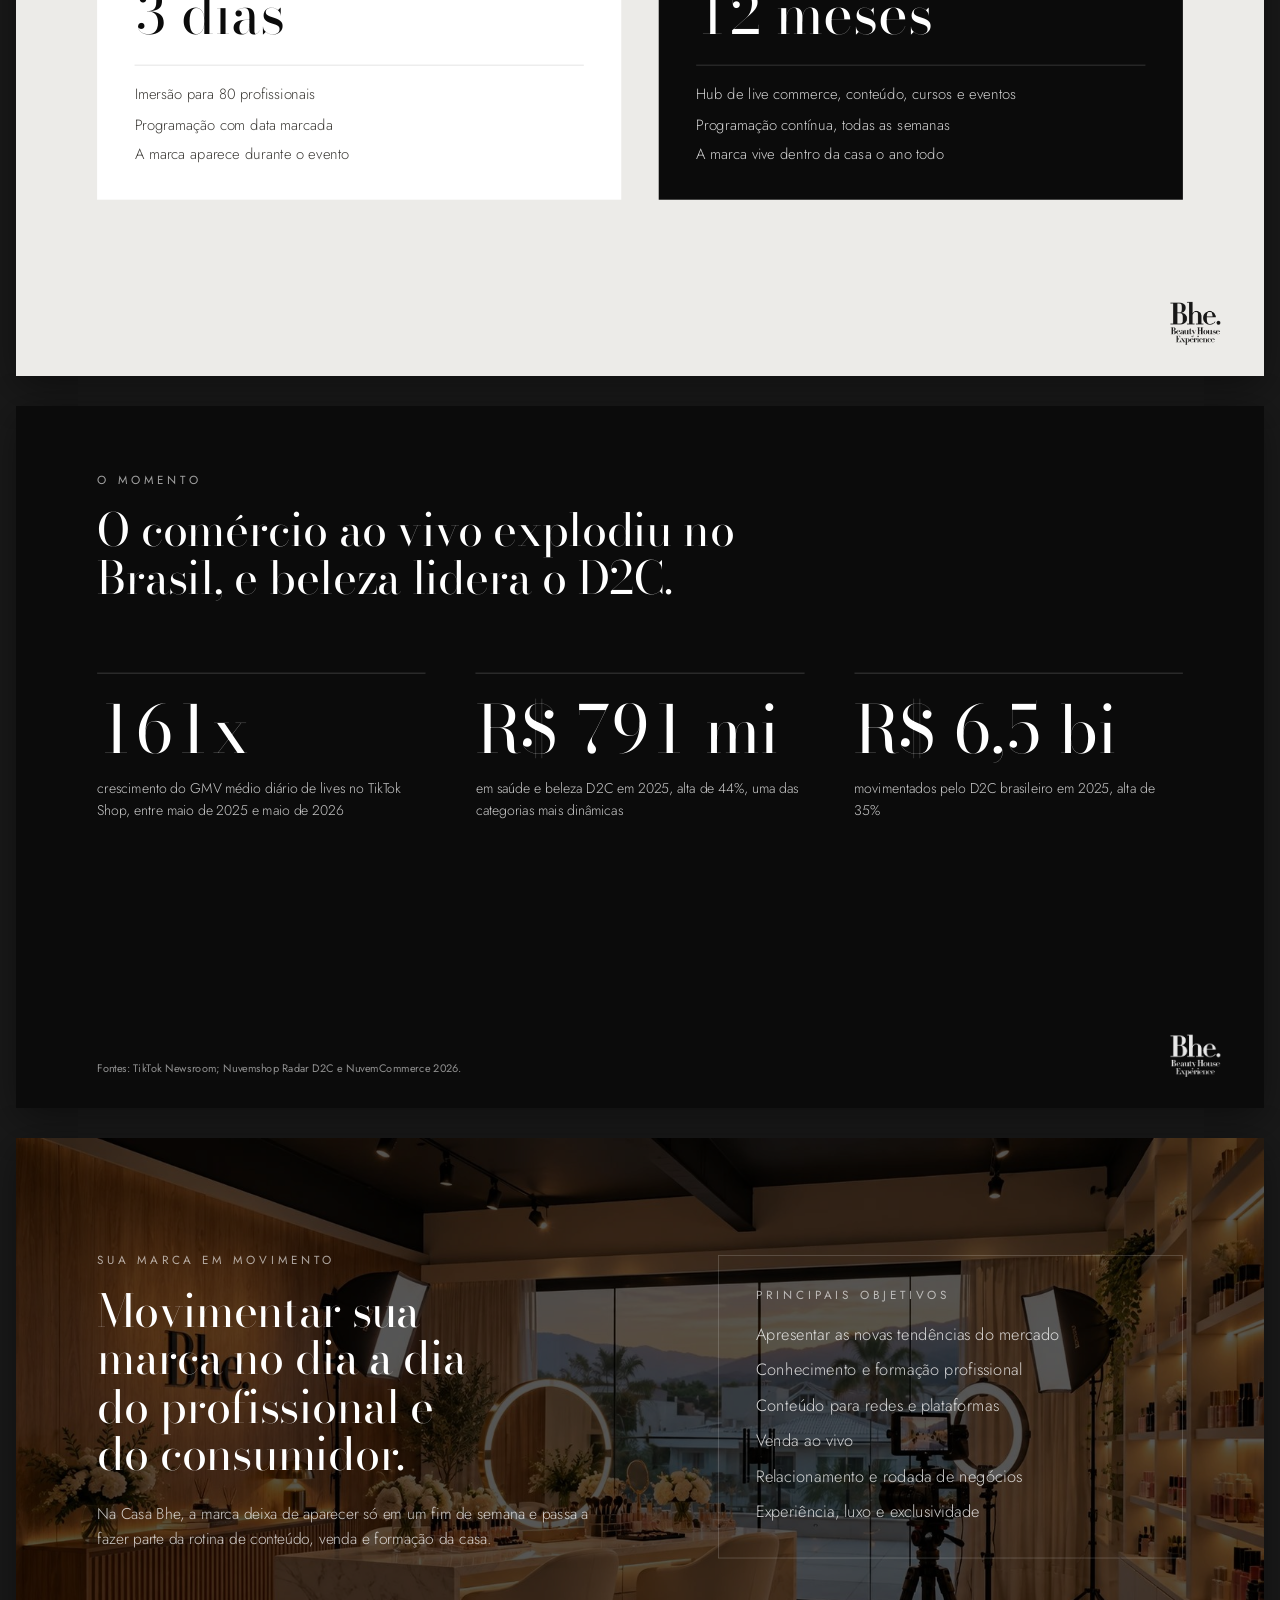
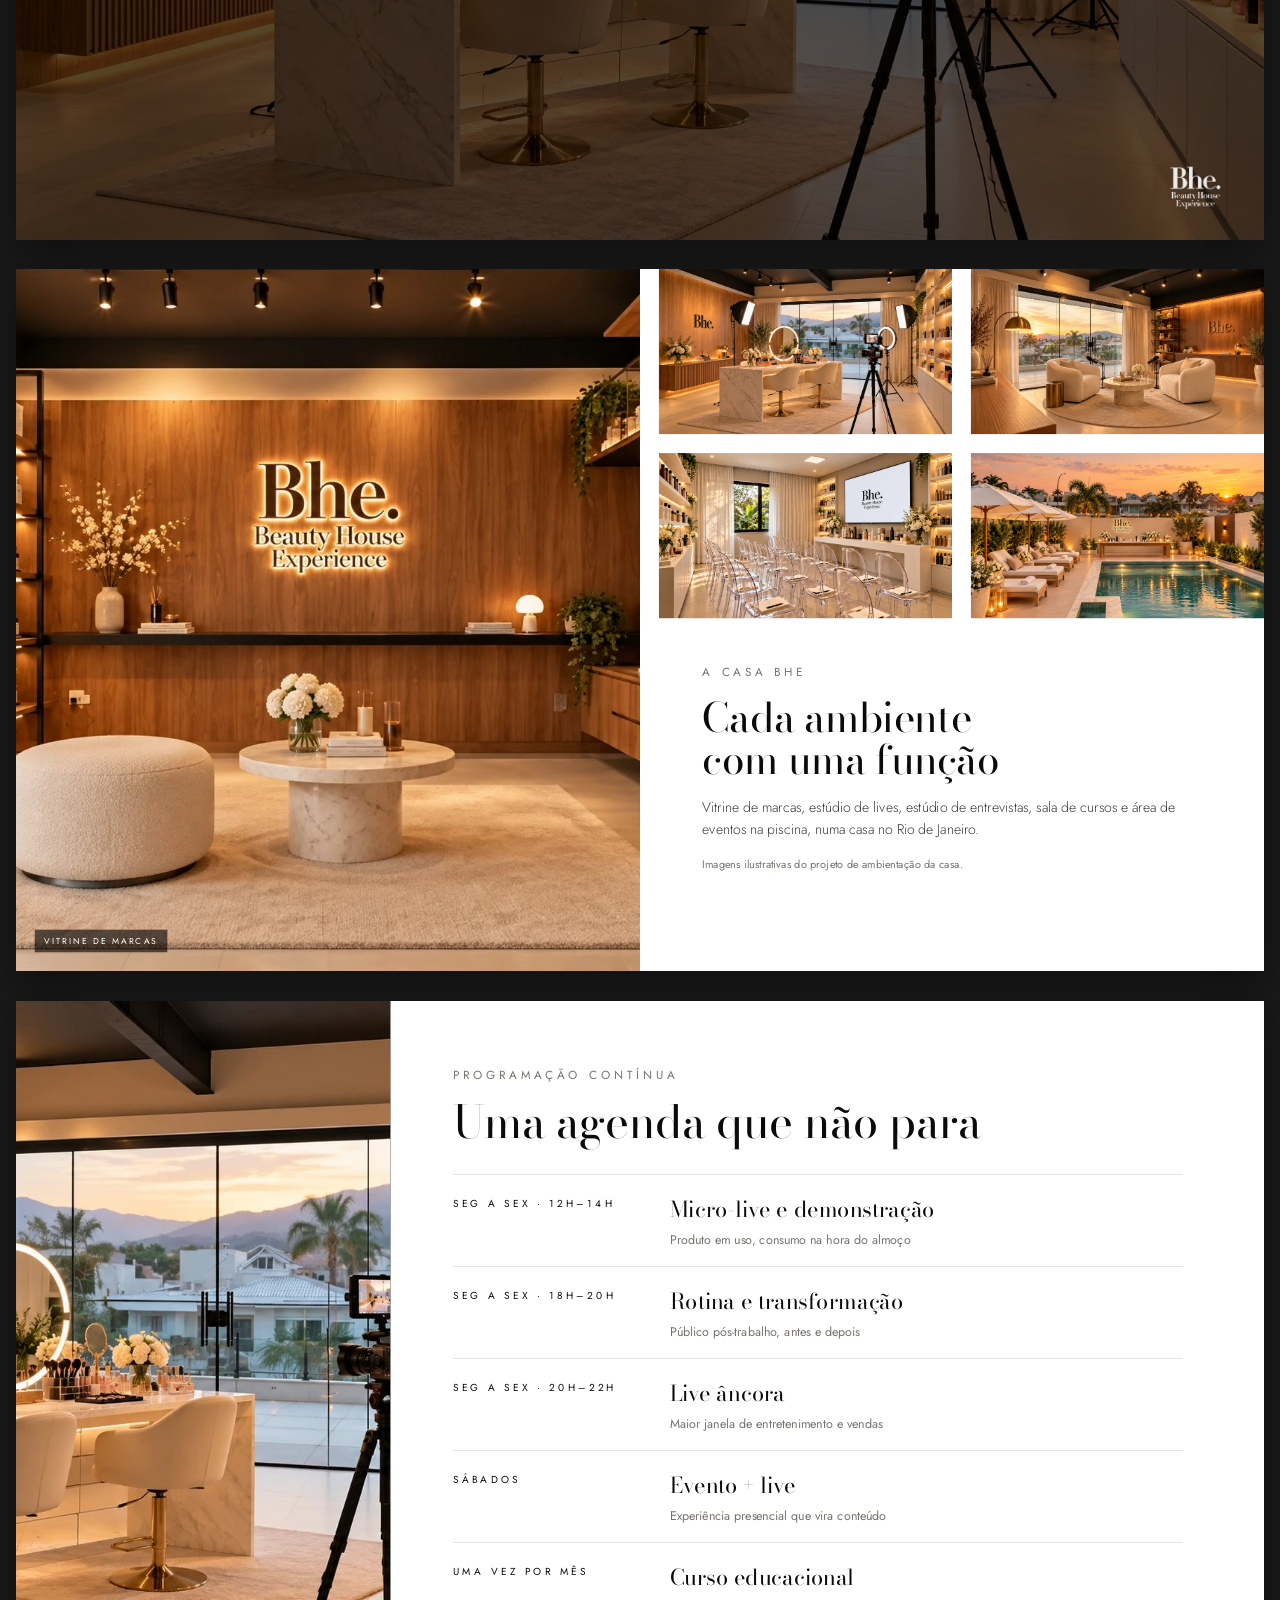
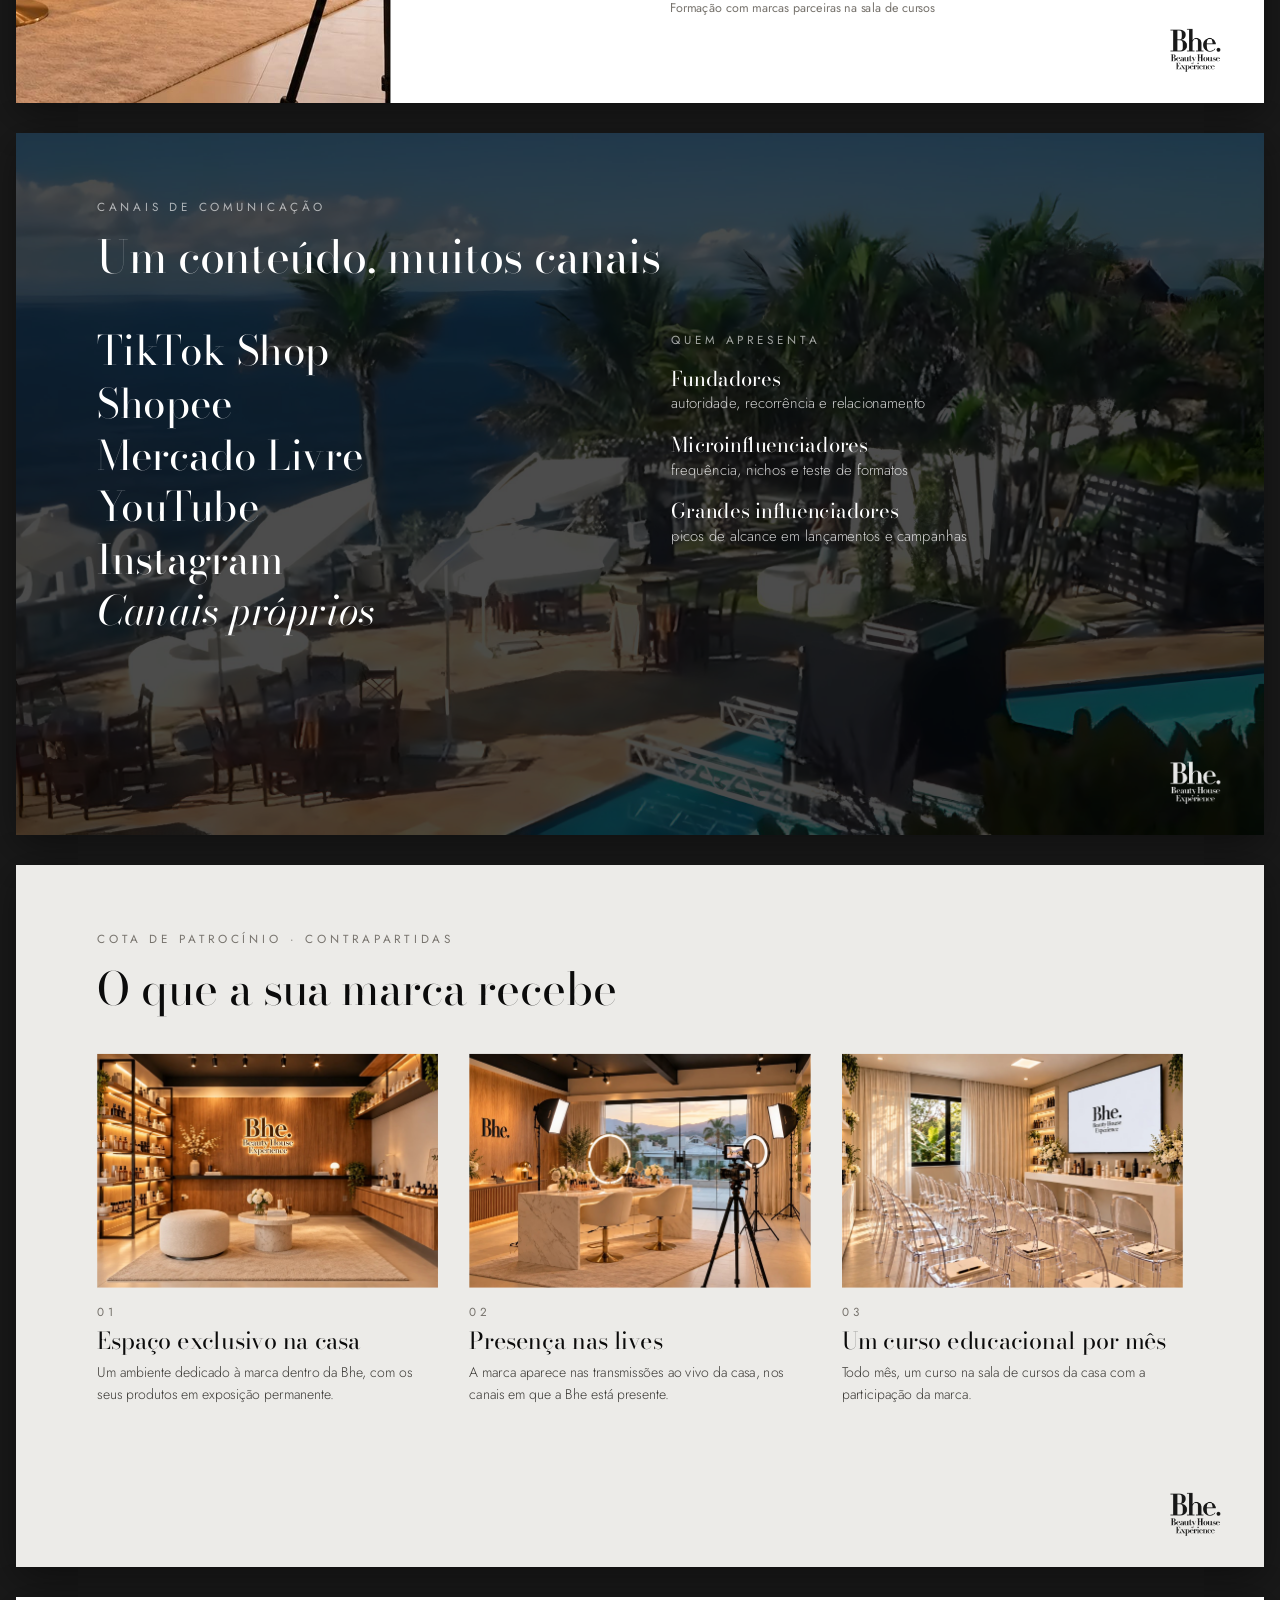
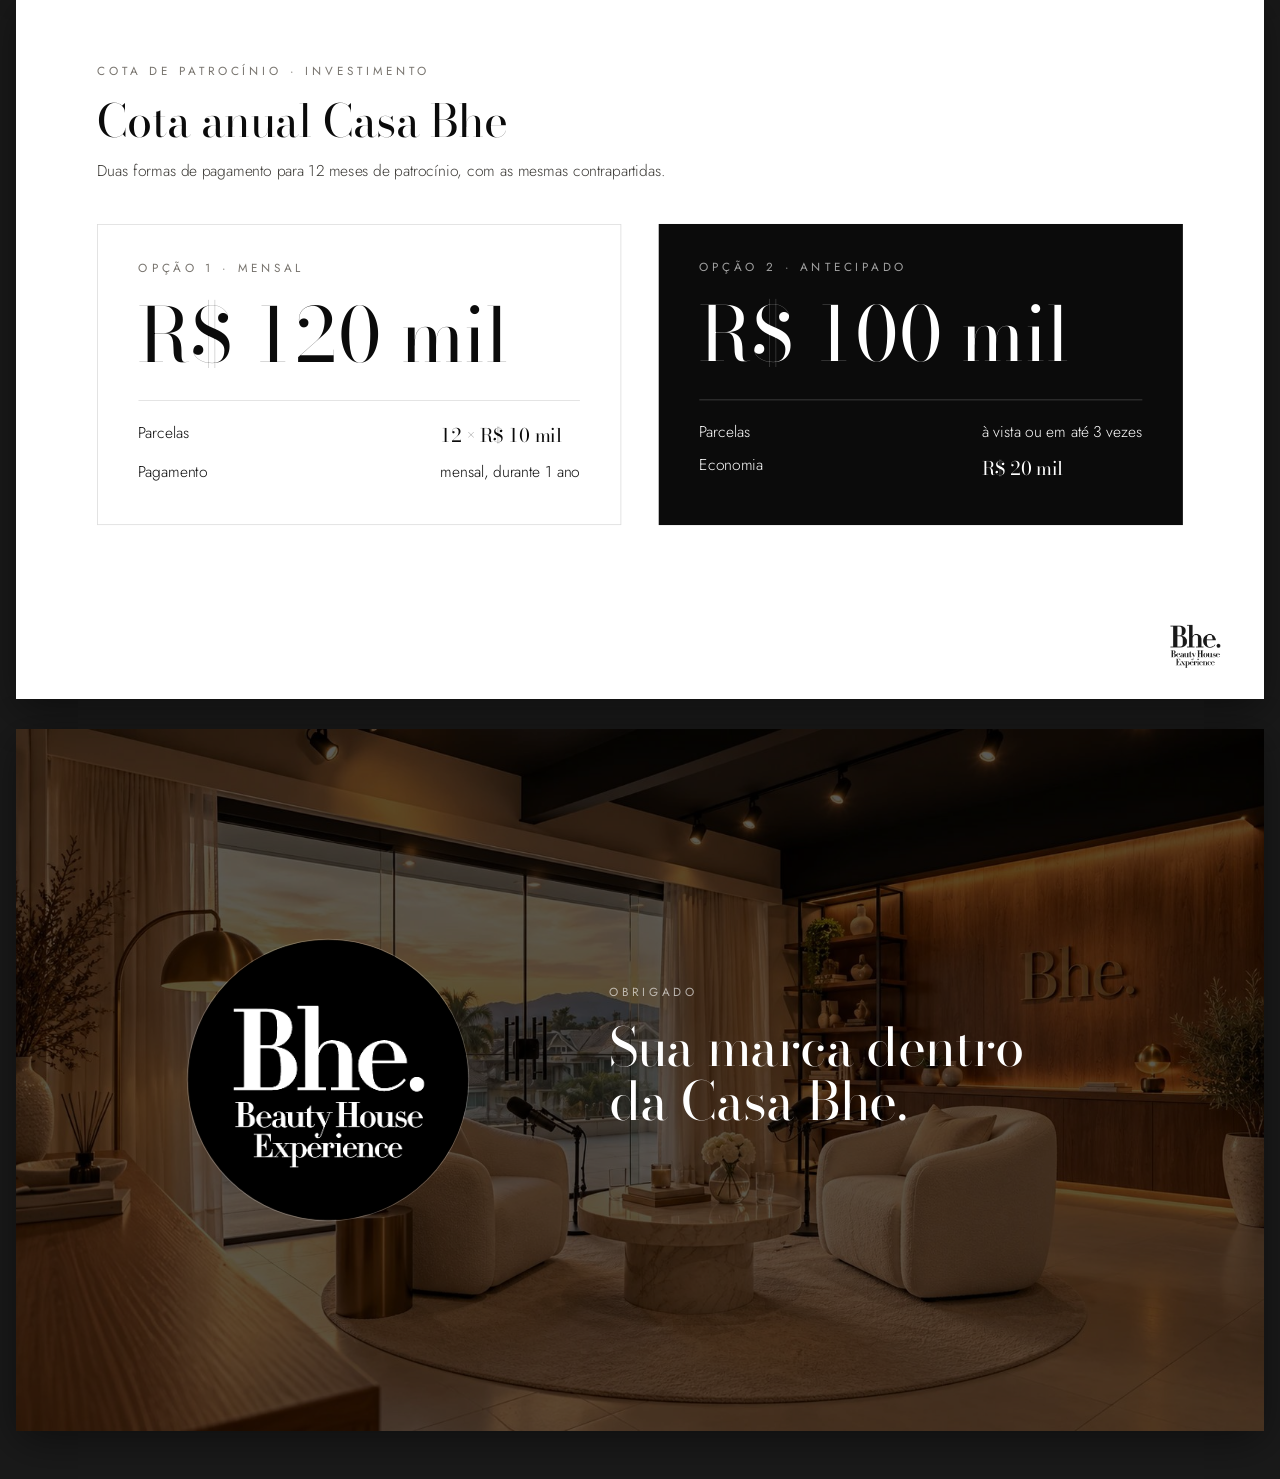
==== commit 9d42c529: "Desafios na Ilha com vídeo e logos das marcas de 2019 - Slide e página do Desafios na Ilha: trecho a" ====
--- a/manual-patrocinador.html
+++ b/manual-patrocinador.html
@@ -79,6 +79,13 @@
   .frame:last-child{break-after:auto;page-break-after:auto}
   .page{transform:scale(.8)}
 }
+.playbtn{all:unset;cursor:pointer;font:400 15px/1 var(--sans);letter-spacing:.14em;text-transform:uppercase;color:var(--ink);background:#fff;padding:16px 24px;border-radius:999px;box-shadow:0 10px 30px rgba(0,0,0,.35)}
+.playbtn:focus-visible{outline:2px solid #fff;outline-offset:3px}
+#player{position:fixed;inset:0;z-index:10;background:rgba(0,0,0,.92);display:none;align-items:center;justify-content:center;padding:max(16px,4vh) 16px}
+#player.open{display:flex}
+#player video{width:min(1280px,100%,calc((100vh - 8vh) * 16 / 9));aspect-ratio:16/9;height:auto;background:#000}
+#player .close{all:unset;cursor:pointer;position:absolute;top:max(14px,env(safe-area-inset-top));right:16px;color:#fff;font:400 13px/1 var(--sans);letter-spacing:.14em;background:rgba(255,255,255,.14);padding:10px 14px;border-radius:999px}
+@media print{.playbtn,#player{display:none!important}}
 </style>
 </head>
 <body>
@@ -122,6 +129,11 @@
     </div>
     <p style="margin-top:44px;font-family:var(--serif);font-style:italic;font-size:22px;color:var(--ink)">“O Rio de Janeiro tem um mercado crescente nesta área. Nossa proposta é oferecer, além de conhecimento, uma experiência única no mercado beauty.”</p>
     <div class="small" style="margin-top:12px">Ueliton Souza, sócio e criador da Bhe</div>
+    <div style="margin-top:40px;display:flex;align-items:center;gap:40px">
+      <img src="img/logo-wella.png" alt="Wella Professionals" style="height:70px">
+      <img src="img/logo-loreal.png" alt="L'Oréal" style="height:27px">
+      <img src="img/logo-brae.png" alt="Braé" style="height:22px">
+    </div>
   </div>
 </section></div>
 
@@ -159,7 +171,7 @@
   </div>
   <div style="position:absolute;left:840px;top:500px;width:656px">
     <div class="eyebrow">Patrocinadores 2019</div>
-    <div style="margin-top:18px;font-family:var(--serif);font-size:38px;line-height:1.25">Wella · L'Oréal · Braé Hair Care</div>
+    <div style="margin-top:22px;display:flex;align-items:center;gap:44px"><img src="img/logo-wella.png" alt="Wella Professionals" style="height:78px"><img src="img/logo-loreal.png" alt="L'Oréal" style="height:30px"><img src="img/logo-brae.png" alt="Braé Hair Care" style="height:24px"></div>
     <div class="eyebrow" style="margin-top:40px">Parceiros 2019</div>
     <p style="margin-top:14px;font-size:18px">Suprir Beauty Solutions, Beleza na Web, Espaço Workshops, Beauty Class, AVEC, GAMA Italy e BMW Autokraft.</p>
   </div>
@@ -169,13 +181,14 @@
 <!-- 4b · DESAFIOS NA ILHA -->
 <div class="frame"><section class="page dark">
   <div class="ph" style="left:0;top:0;width:1600px;height:400px"><img src="img/ilha-aerea.jpg" alt="Ilha em Angra dos Reis onde aconteceu o Desafios na Ilha"></div>
-  <div style="position:absolute;left:104px;top:470px;width:640px">
-    <div class="eyebrow">Desafios na Ilha · Angra dos Reis</div>
-    <h2 style="margin-top:24px;font-size:54px;color:#fff">Um reality da beleza numa ilha</h2>
-    <p style="margin-top:24px;font-size:19px">Os maiores profissionais do mercado reunidos por três dias numa ilha em Angra dos Reis, com embaixadores de grandes marcas ensinando técnicas ao vivo.</p>
-  </div>
-  <div class="ph" style="left:824px;top:470px;width:672px;height:259px"><img src="img/ilha-time.jpg" alt="Profissionais do Desafios na Ilha"></div>
-  <div class="eyebrow" style="position:absolute;left:824px;top:750px;font-size:11px">O time do Desafios na Ilha</div>
+  <button type="button" class="playbtn" data-video="videos/desafios-na-ilha-2020.mp4" style="position:absolute;right:104px;top:330px">▶&nbsp;&nbsp;Assistir ao vídeo</button>
+  <div style="position:absolute;left:104px;top:450px;width:660px">
+    <div class="eyebrow">Desafios na Ilha · Angra dos Reis · 2020</div>
+    <h2 style="margin-top:22px;font-size:52px;color:#fff">Um reality da beleza numa ilha</h2>
+    <p style="margin-top:22px;font-size:18px">De 31 de janeiro a 2 de fevereiro, 16 dos maiores profissionais do Brasil, embaixadores de Wella, L'Oréal, Braé, Keune e Aneethun, passaram três dias numa ilha em Angra dos Reis ensinando ao vivo: criatividade, gestão de carreira, corte e cor.</p>
+  </div>
+  <div class="ph" style="left:824px;top:450px;width:672px;height:259px"><img src="img/ilha-time.jpg" alt="Profissionais do Desafios na Ilha"></div>
+  <div class="small" style="position:absolute;left:824px;top:726px;width:672px;font-size:13px">Entre eles, Felipe Lobeu, Brunna Fabricio, Tiago Aprigio, Ricky Moica, Suellen Azevedo, Chris Rodrigues e Washington Nunnes.</div>
   <img class="mark" src="img/logo-branca.png" alt="">
 </section></div>
 
@@ -362,6 +375,7 @@
 </section></div>
 
 </main>
+<div id="player" role="dialog" aria-label="Vídeo"><button type="button" class="close" aria-label="Fechar vídeo">Fechar ✕</button><video controls playsinline preload="none" poster="img/poster-desafios-na-ilha-2020.jpg"></video></div>
 
 <script>
 (function(){
@@ -385,6 +399,12 @@
   window.addEventListener('beforeprint',function(){root.style.setProperty('--s','.8')});
   window.addEventListener('afterprint',fit);
   document.getElementById('print').onclick=function(){window.print()};
+  var player=document.getElementById('player'),pv=player.querySelector('video');
+  function closePlayer(){pv.pause();player.classList.remove('open');}
+  [].forEach.call(document.querySelectorAll('.playbtn'),function(b){b.addEventListener('click',function(){if(pv.dataset.cur!==b.dataset.video){pv.dataset.cur=b.dataset.video;pv.innerHTML='<source src="'+b.dataset.video+'" type="video/mp4"><source src="'+b.dataset.video.replace(/\.mp4$/,'.webm')+'" type="video/webm">';pv.load();}player.classList.add('open');try{var p=pv.play();if(p)p.catch(function(){})}catch(err){}});});
+  player.querySelector('.close').onclick=closePlayer;
+  player.addEventListener('click',function(e){if(e.target===player)closePlayer();});
+  document.addEventListener('keydown',function(e){if(e.key==='Escape'&&player.classList.contains('open'))closePlayer();});
 })();
 </script>
 </body>
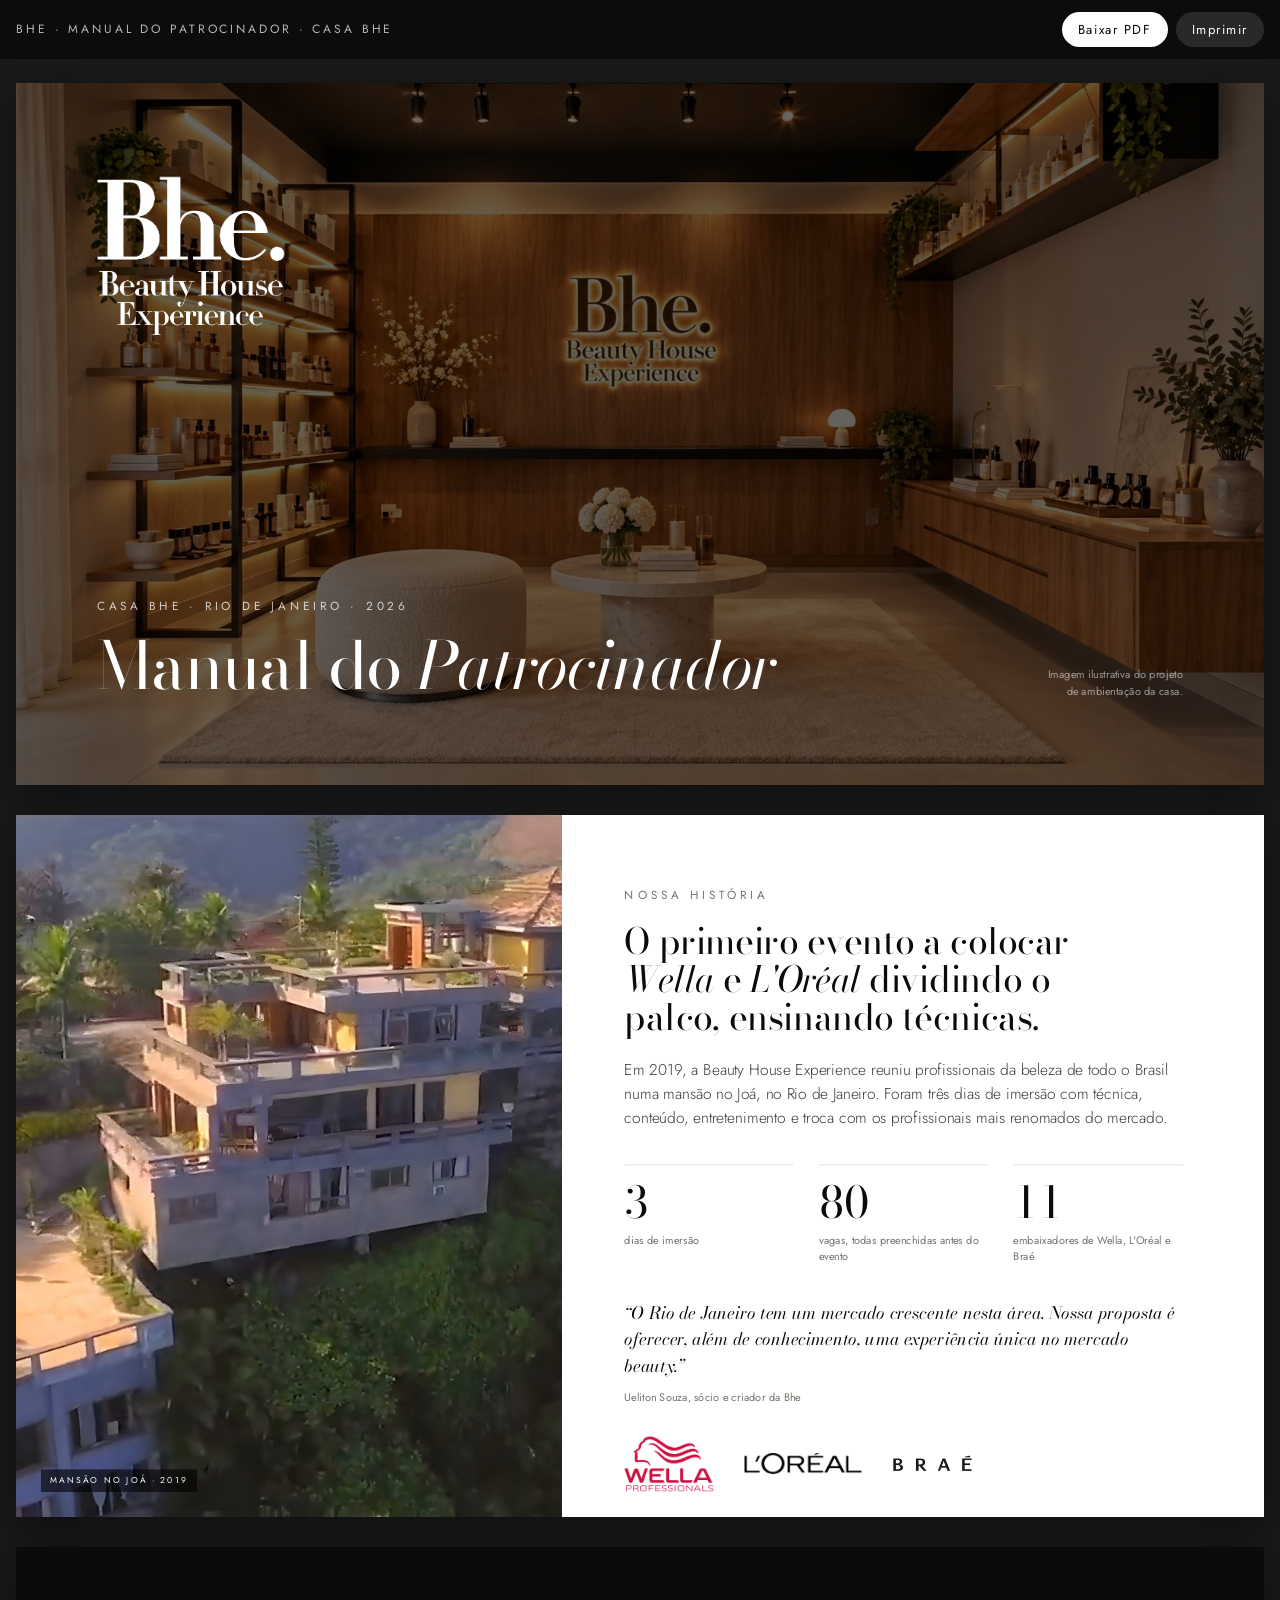
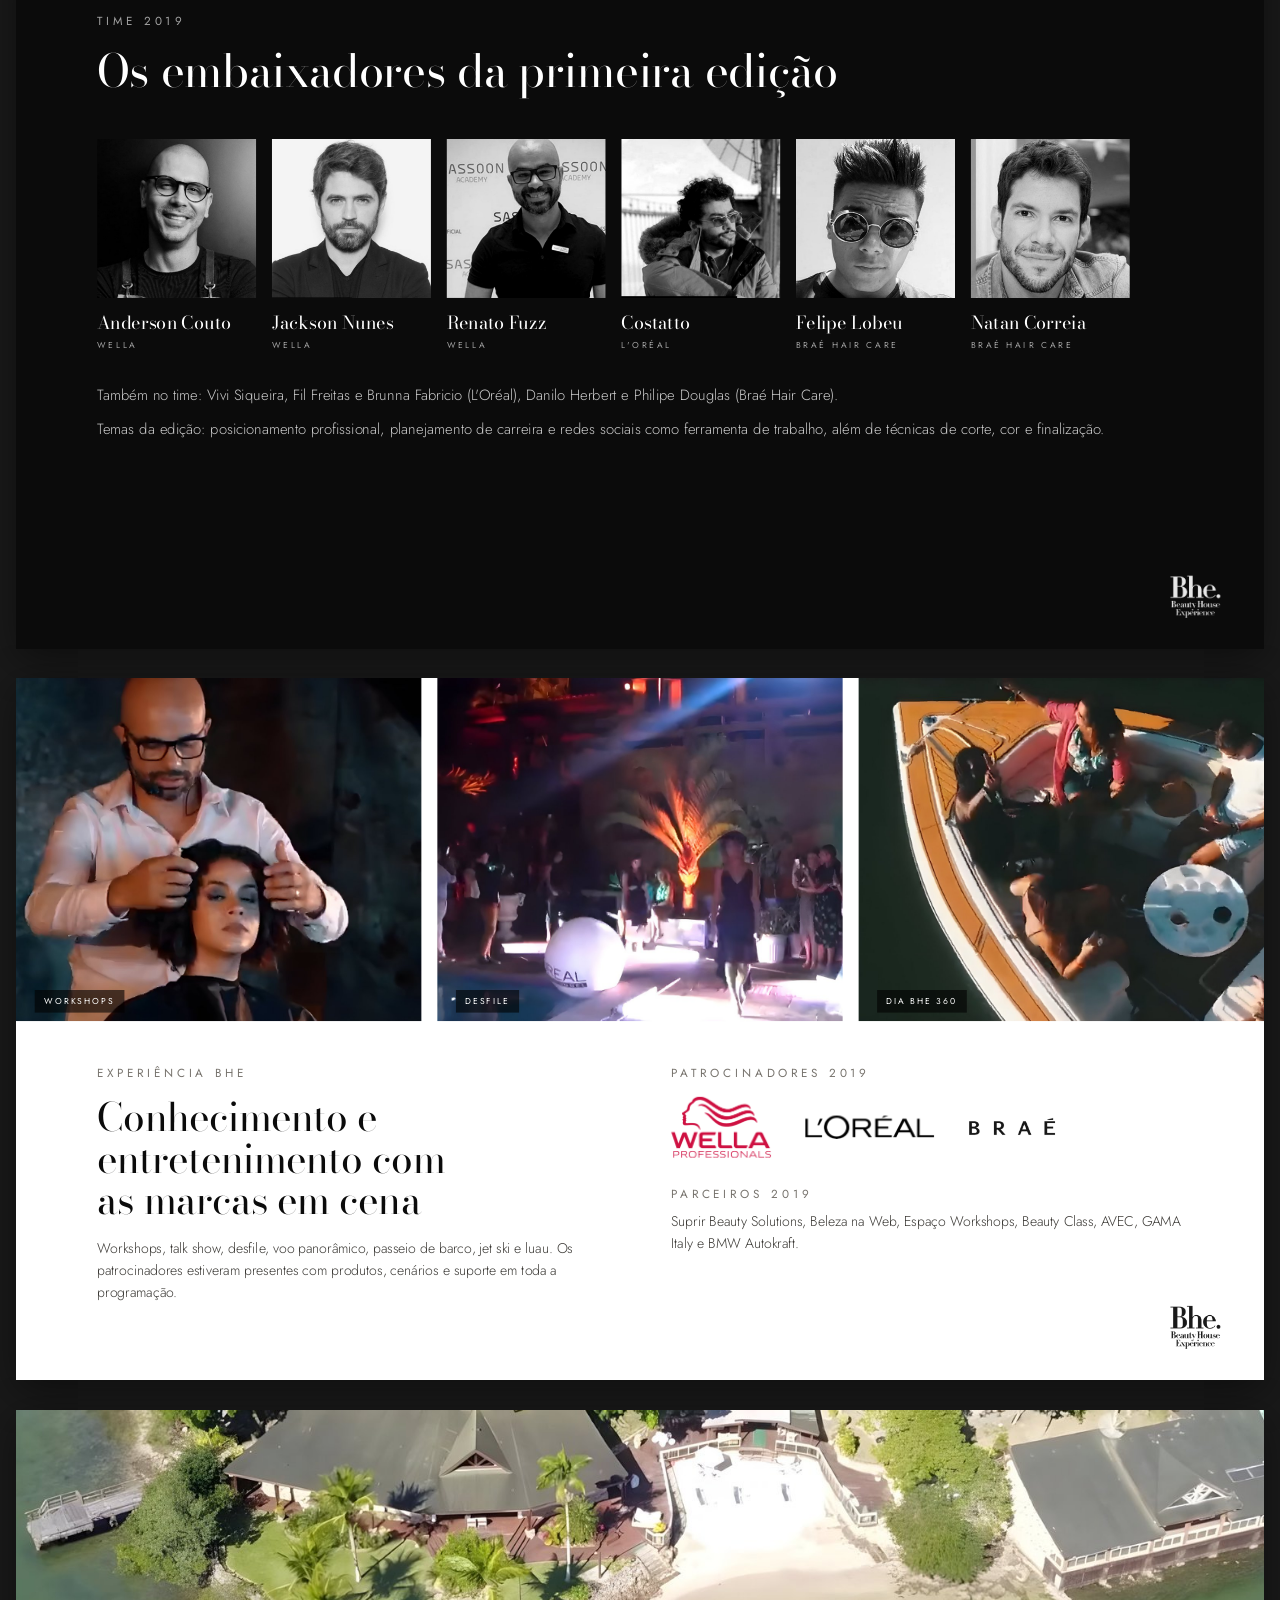
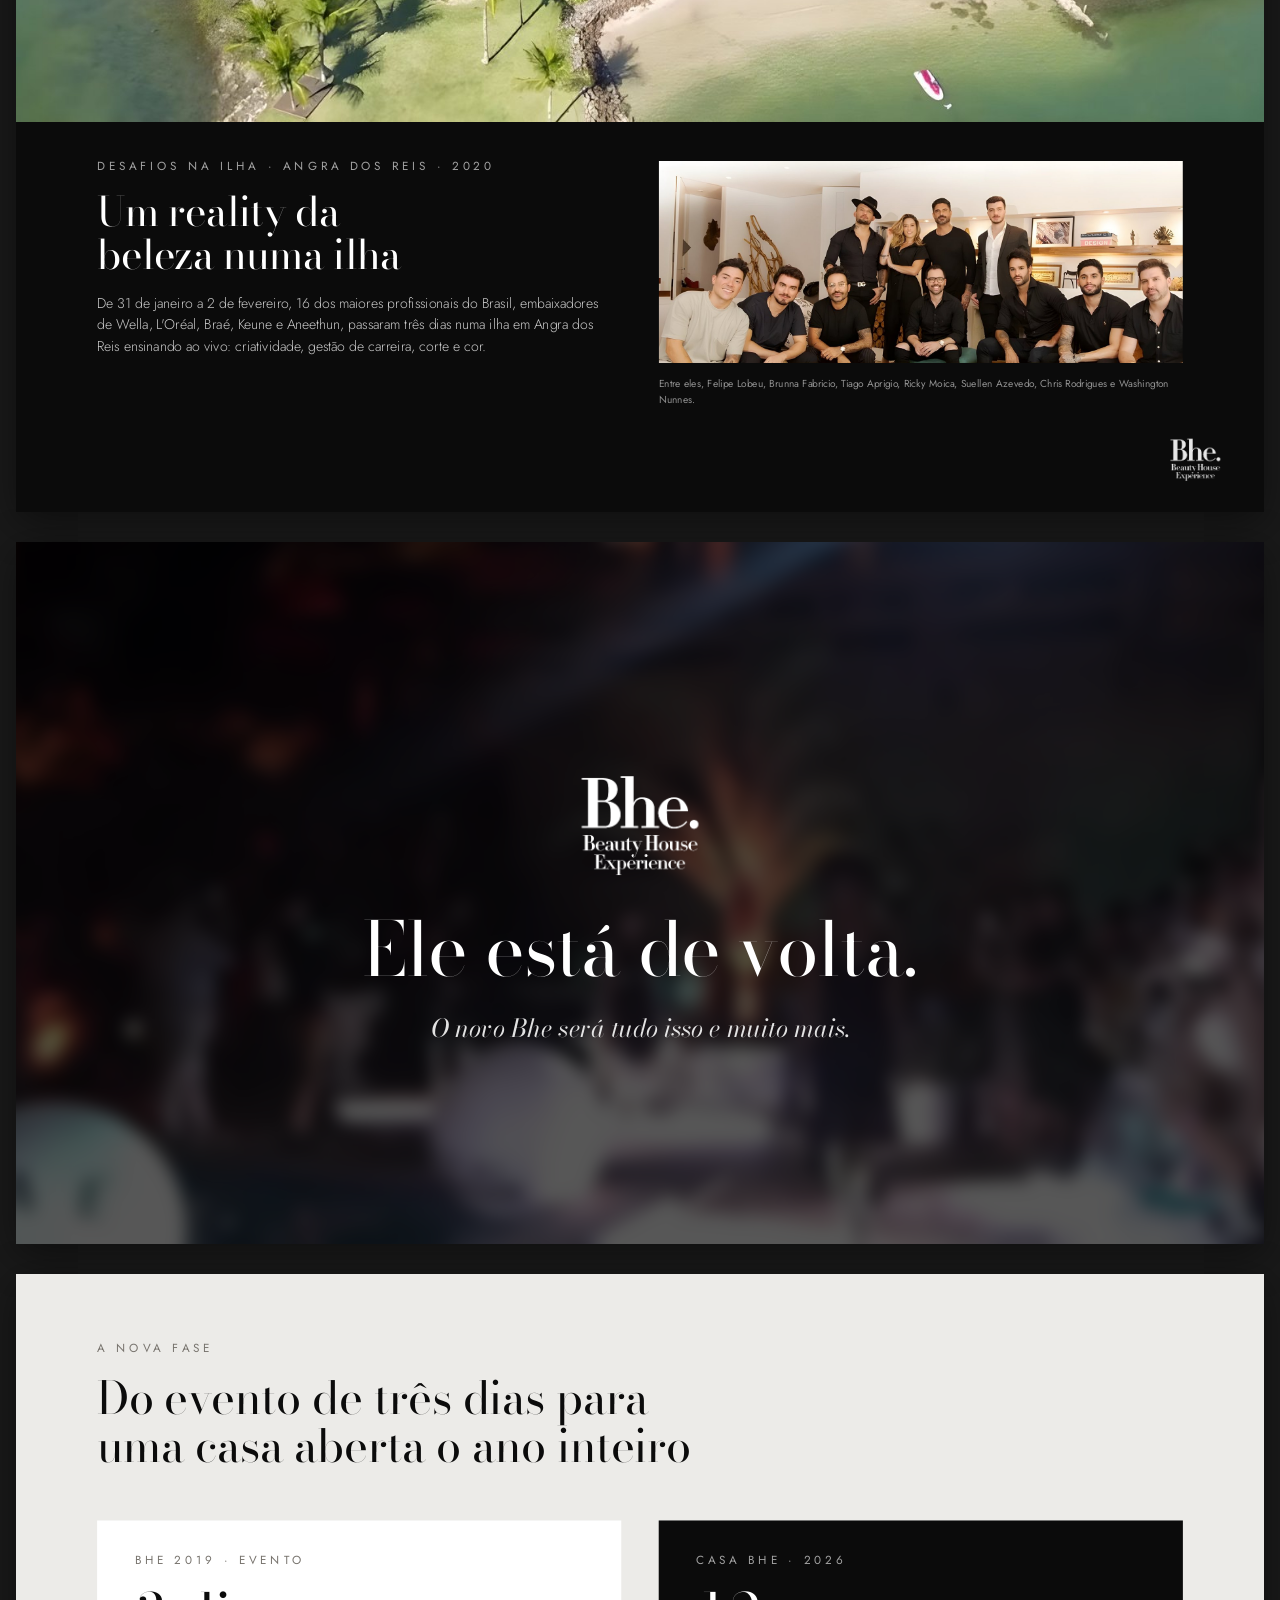
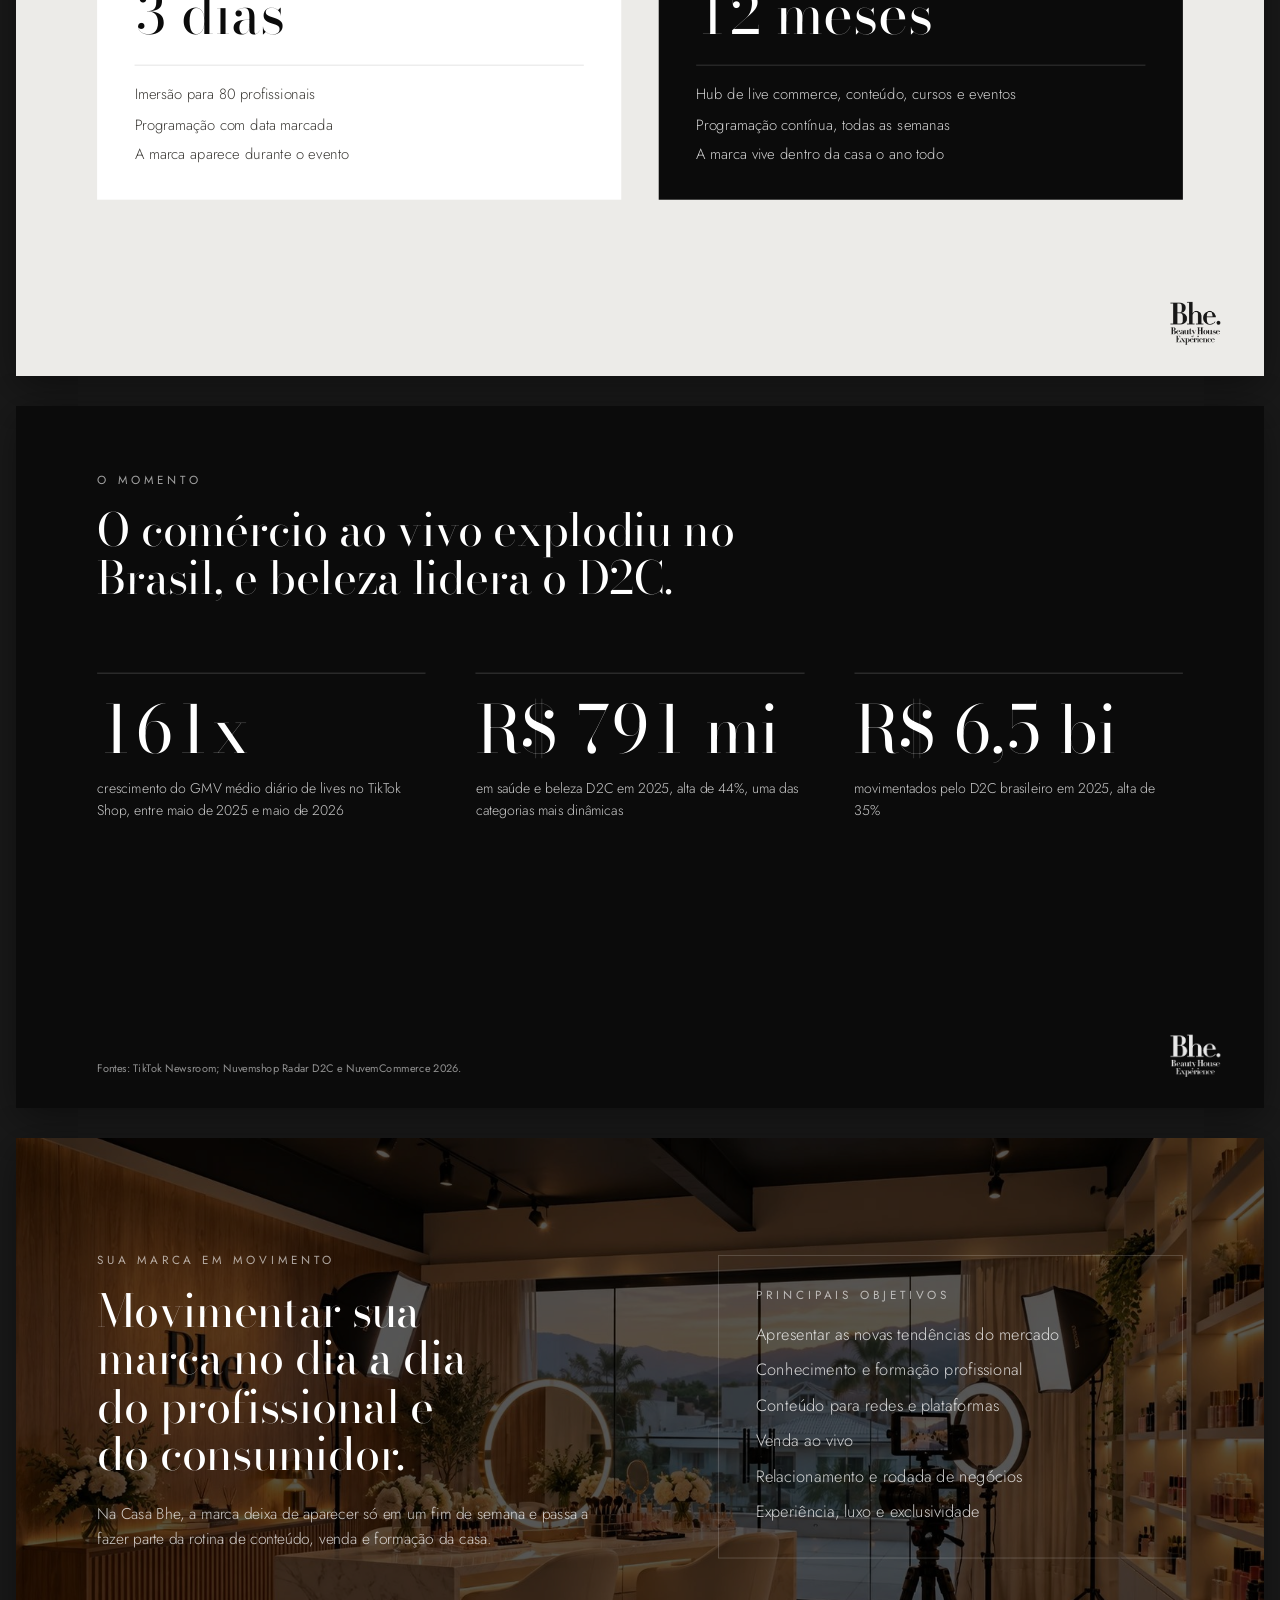
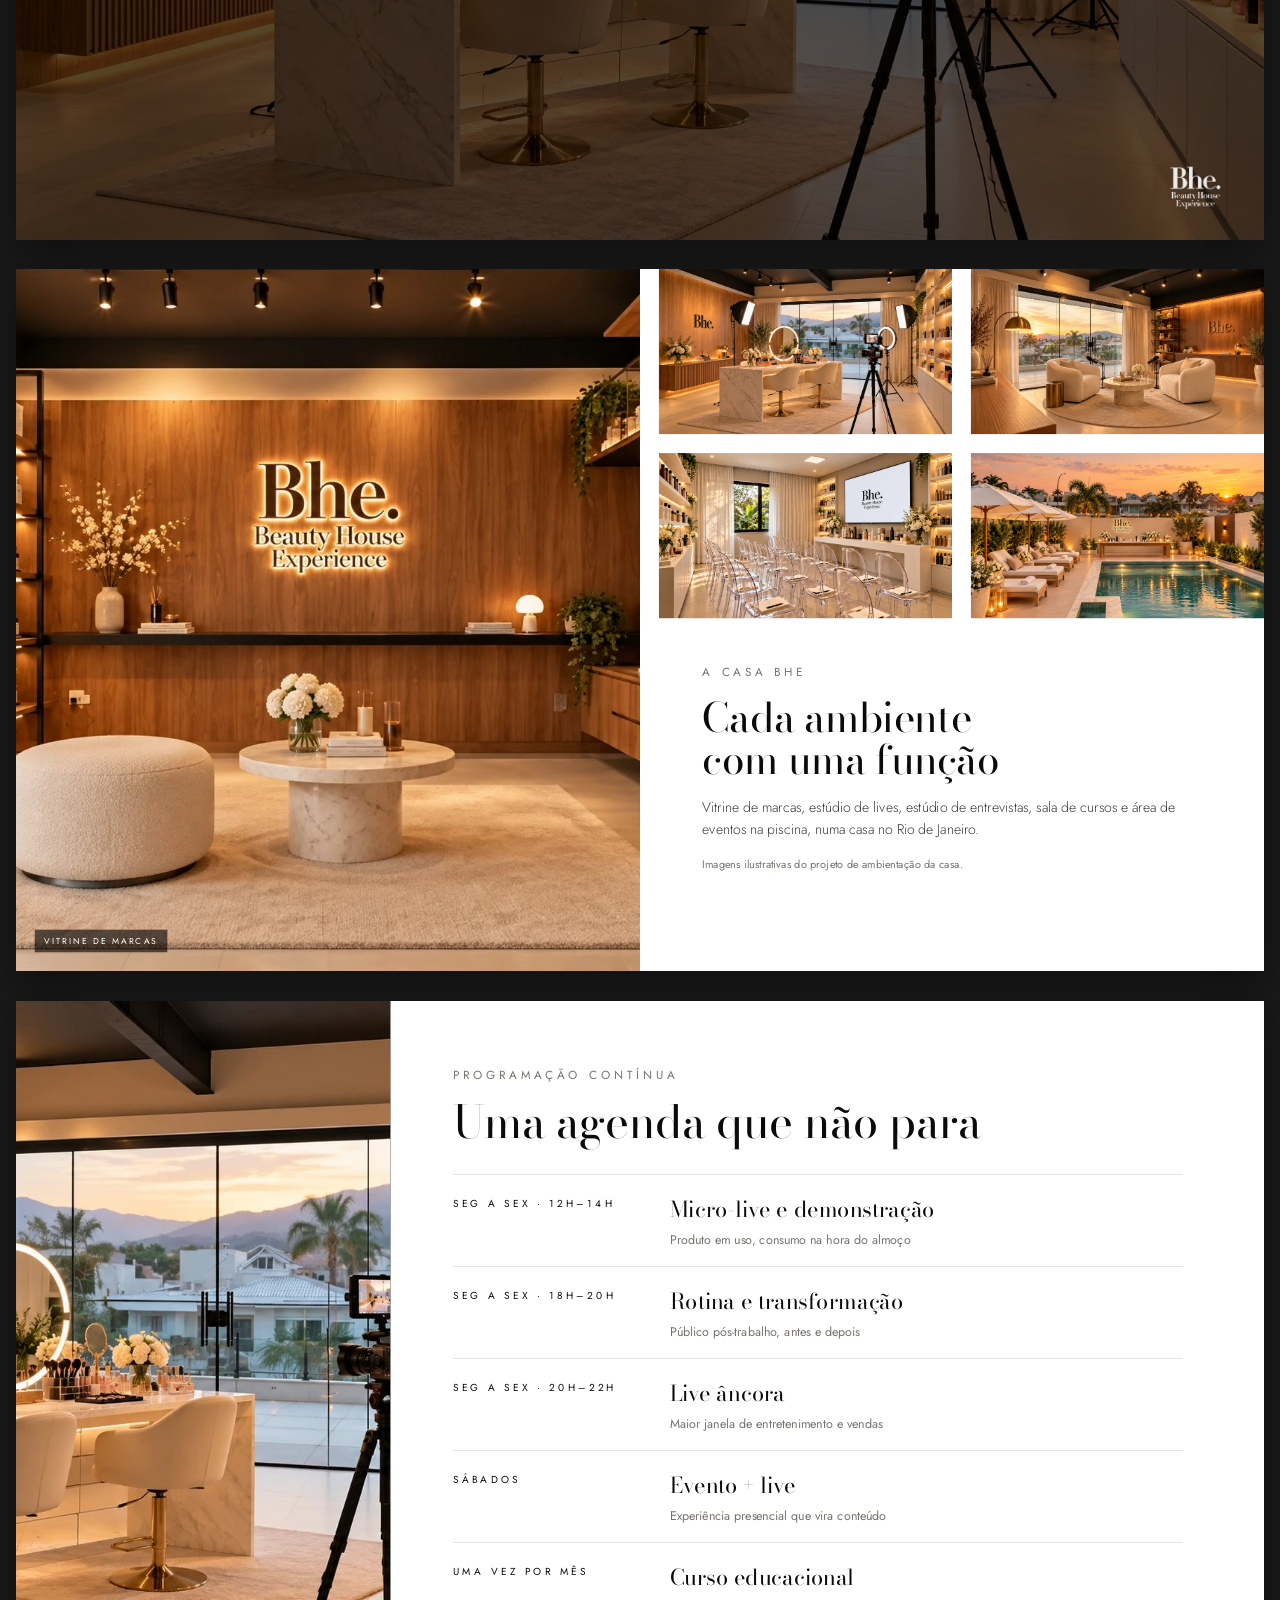
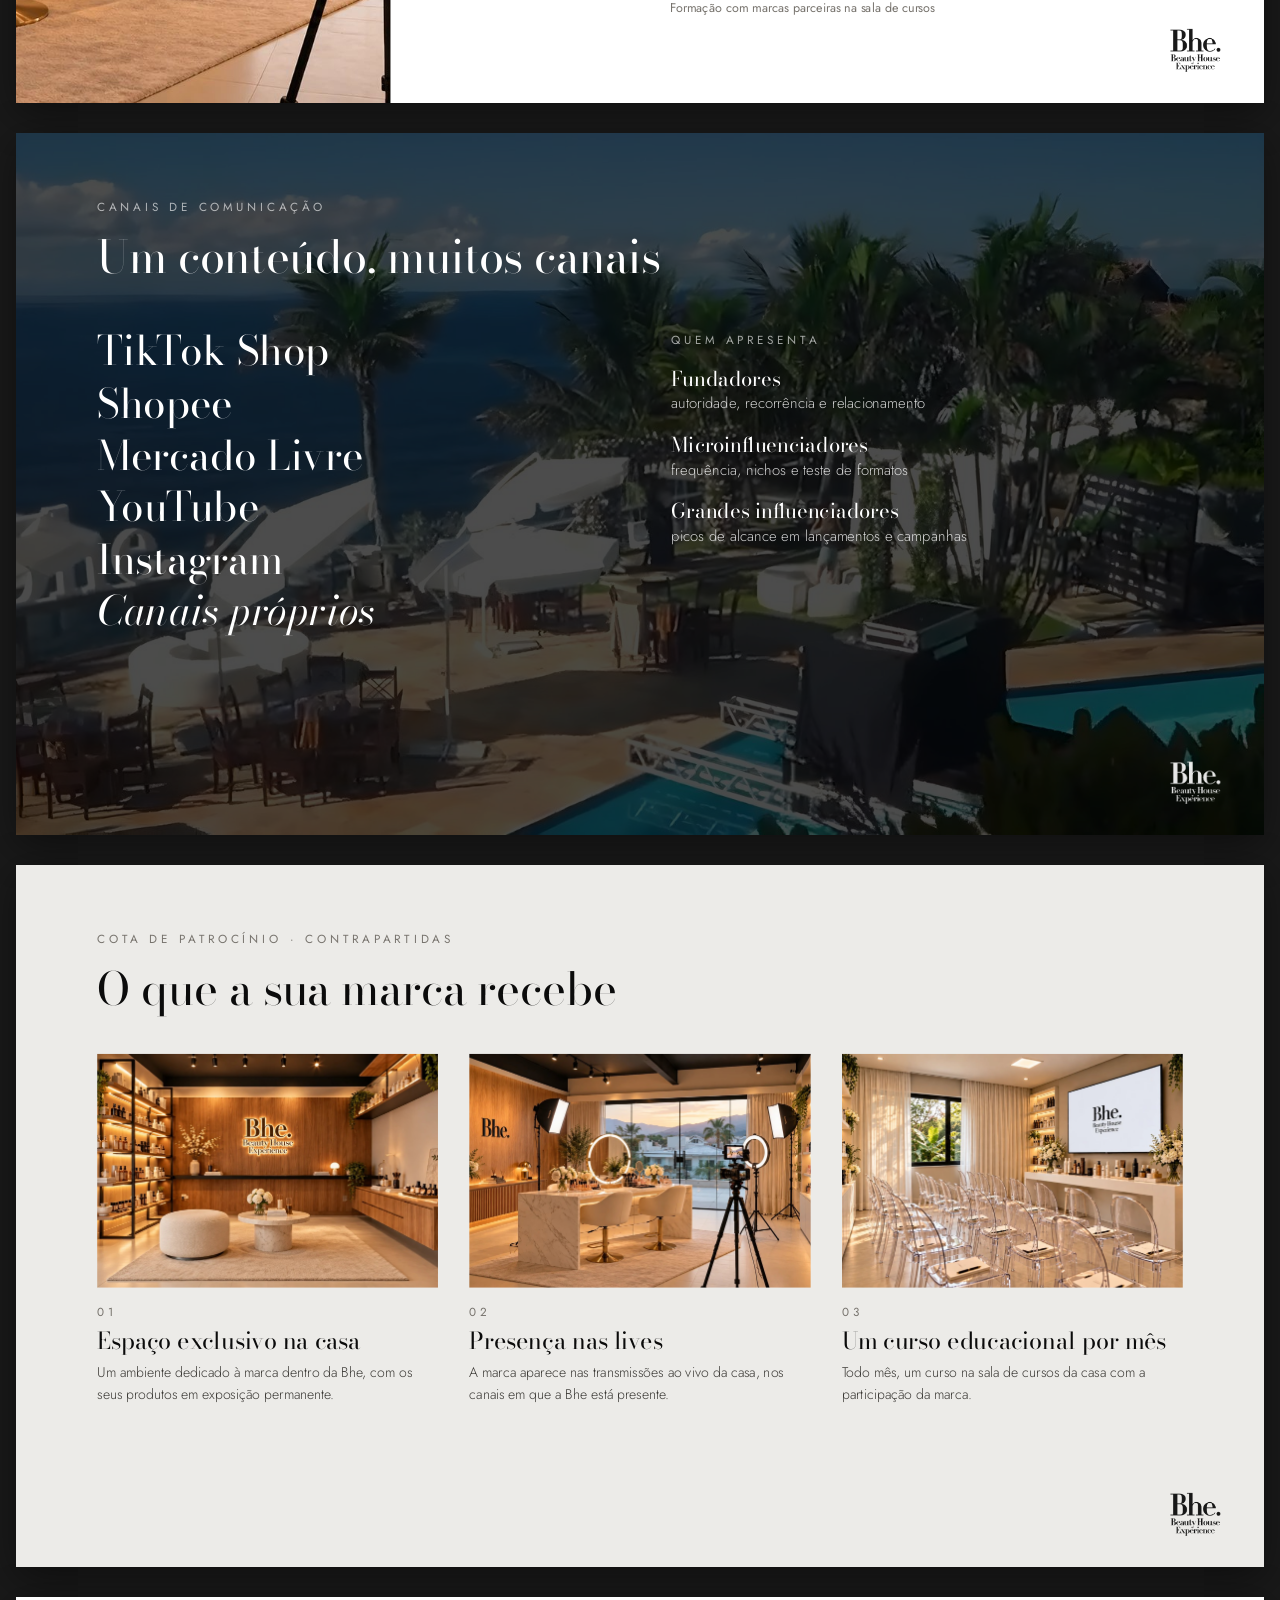
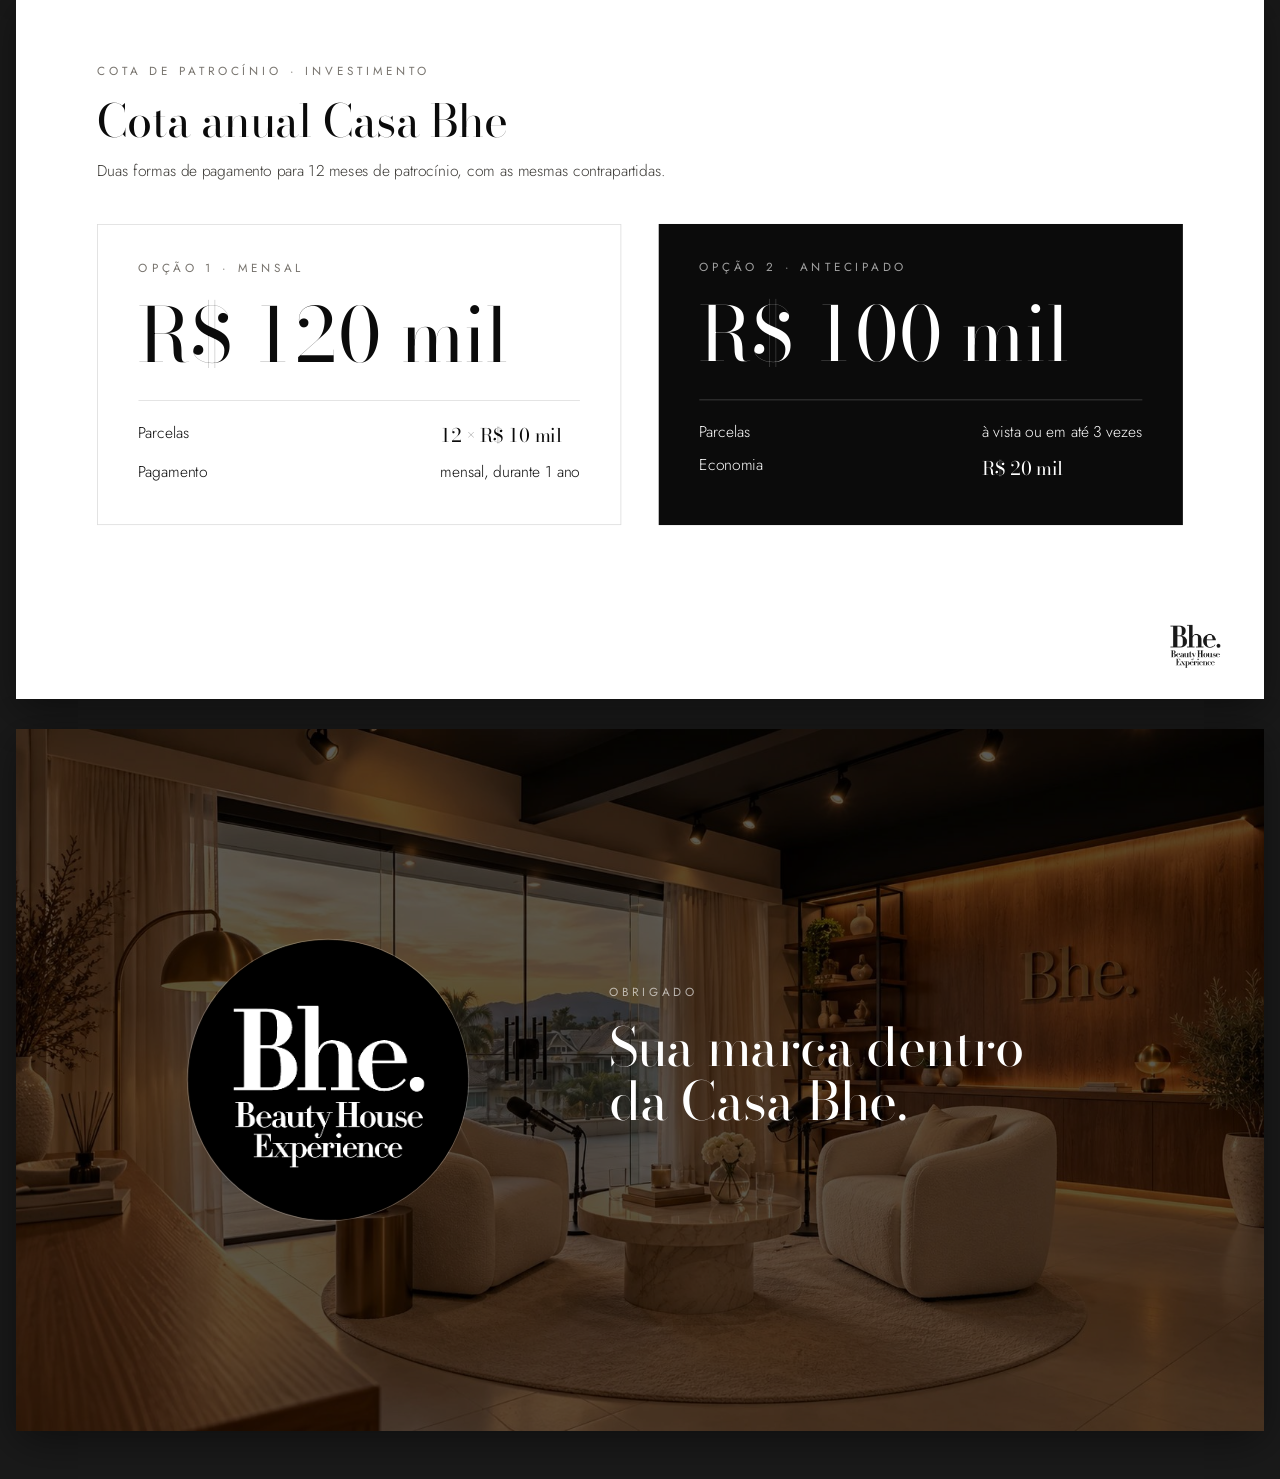
==== commit 8590f868: "Corrige o manual no celular e tira o botão do vídeo da ilha - Manual: as páginas começam pequenas e " ====
--- a/manual-patrocinador.html
+++ b/manual-patrocinador.html
@@ -18,7 +18,7 @@
   --line:rgba(11,11,11,.14);
   --serif:"Bodoni Moda","Bodoni MT","Didot",Georgia,serif;
   --sans:"Jost","Futura","Century Gothic","Helvetica Neue",Arial,sans-serif;
-  --s:1;
+  --s:.2;  /* começa pequeno para o celular não alargar a página antes do ajuste */
   color-scheme:dark;
 }
 @page{size:1280px 720px;margin:0}
@@ -36,7 +36,7 @@
 
 /* páginas */
 #doc{display:flex;flex-direction:column;align-items:center;gap:calc(28px * var(--s) + 8px);padding:24px 16px 48px}
-.frame{width:calc(1600px * var(--s));height:calc(900px * var(--s));flex:none;box-shadow:0 10px 40px rgba(0,0,0,.45)}
+.frame{width:calc(1600px * var(--s));height:calc(900px * var(--s));flex:none;overflow:hidden;box-shadow:0 10px 40px rgba(0,0,0,.45)}
 .page{position:relative;width:1600px;height:900px;overflow:hidden;background:var(--paper);transform:scale(var(--s));transform-origin:top left}
 .dark{background:var(--ink);color:var(--paper)}
 .stone{background:var(--stone)}
@@ -79,13 +79,6 @@
   .frame:last-child{break-after:auto;page-break-after:auto}
   .page{transform:scale(.8)}
 }
-.playbtn{all:unset;cursor:pointer;font:400 15px/1 var(--sans);letter-spacing:.14em;text-transform:uppercase;color:var(--ink);background:#fff;padding:16px 24px;border-radius:999px;box-shadow:0 10px 30px rgba(0,0,0,.35)}
-.playbtn:focus-visible{outline:2px solid #fff;outline-offset:3px}
-#player{position:fixed;inset:0;z-index:10;background:rgba(0,0,0,.92);display:none;align-items:center;justify-content:center;padding:max(16px,4vh) 16px}
-#player.open{display:flex}
-#player video{width:min(1280px,100%,calc((100vh - 8vh) * 16 / 9));aspect-ratio:16/9;height:auto;background:#000}
-#player .close{all:unset;cursor:pointer;position:absolute;top:max(14px,env(safe-area-inset-top));right:16px;color:#fff;font:400 13px/1 var(--sans);letter-spacing:.14em;background:rgba(255,255,255,.14);padding:10px 14px;border-radius:999px}
-@media print{.playbtn,#player{display:none!important}}
 </style>
 </head>
 <body>
@@ -181,7 +174,6 @@
 <!-- 4b · DESAFIOS NA ILHA -->
 <div class="frame"><section class="page dark">
   <div class="ph" style="left:0;top:0;width:1600px;height:400px"><img src="img/ilha-aerea.jpg" alt="Ilha em Angra dos Reis onde aconteceu o Desafios na Ilha"></div>
-  <button type="button" class="playbtn" data-video="videos/desafios-na-ilha-2020.mp4" style="position:absolute;right:104px;top:330px">▶&nbsp;&nbsp;Assistir ao vídeo</button>
   <div style="position:absolute;left:104px;top:450px;width:660px">
     <div class="eyebrow">Desafios na Ilha · Angra dos Reis · 2020</div>
     <h2 style="margin-top:22px;font-size:52px;color:#fff">Um reality da beleza numa ilha</h2>
@@ -375,7 +367,6 @@
 </section></div>
 
 </main>
-<div id="player" role="dialog" aria-label="Vídeo"><button type="button" class="close" aria-label="Fechar vídeo">Fechar ✕</button><video controls playsinline preload="none" poster="img/poster-desafios-na-ilha-2020.jpg"></video></div>
 
 <script>
 (function(){
@@ -394,17 +385,11 @@
 
   // escala as páginas para caber na largura da tela
   var root=document.documentElement;
-  function fit(){var s=Math.min(1,(window.innerWidth-32)/1600);root.style.setProperty('--s',s.toFixed(4));}
+  function fit(){var w=Math.min(window.innerWidth,document.documentElement.clientWidth||window.innerWidth);var s=Math.min(1,(w-32)/1600);root.style.setProperty('--s',s.toFixed(4));}
   window.addEventListener('resize',fit);fit();
   window.addEventListener('beforeprint',function(){root.style.setProperty('--s','.8')});
   window.addEventListener('afterprint',fit);
   document.getElementById('print').onclick=function(){window.print()};
-  var player=document.getElementById('player'),pv=player.querySelector('video');
-  function closePlayer(){pv.pause();player.classList.remove('open');}
-  [].forEach.call(document.querySelectorAll('.playbtn'),function(b){b.addEventListener('click',function(){if(pv.dataset.cur!==b.dataset.video){pv.dataset.cur=b.dataset.video;pv.innerHTML='<source src="'+b.dataset.video+'" type="video/mp4"><source src="'+b.dataset.video.replace(/\.mp4$/,'.webm')+'" type="video/webm">';pv.load();}player.classList.add('open');try{var p=pv.play();if(p)p.catch(function(){})}catch(err){}});});
-  player.querySelector('.close').onclick=closePlayer;
-  player.addEventListener('click',function(e){if(e.target===player)closePlayer();});
-  document.addEventListener('keydown',function(e){if(e.key==='Escape'&&player.classList.contains('open'))closePlayer();});
 })();
 </script>
 </body>
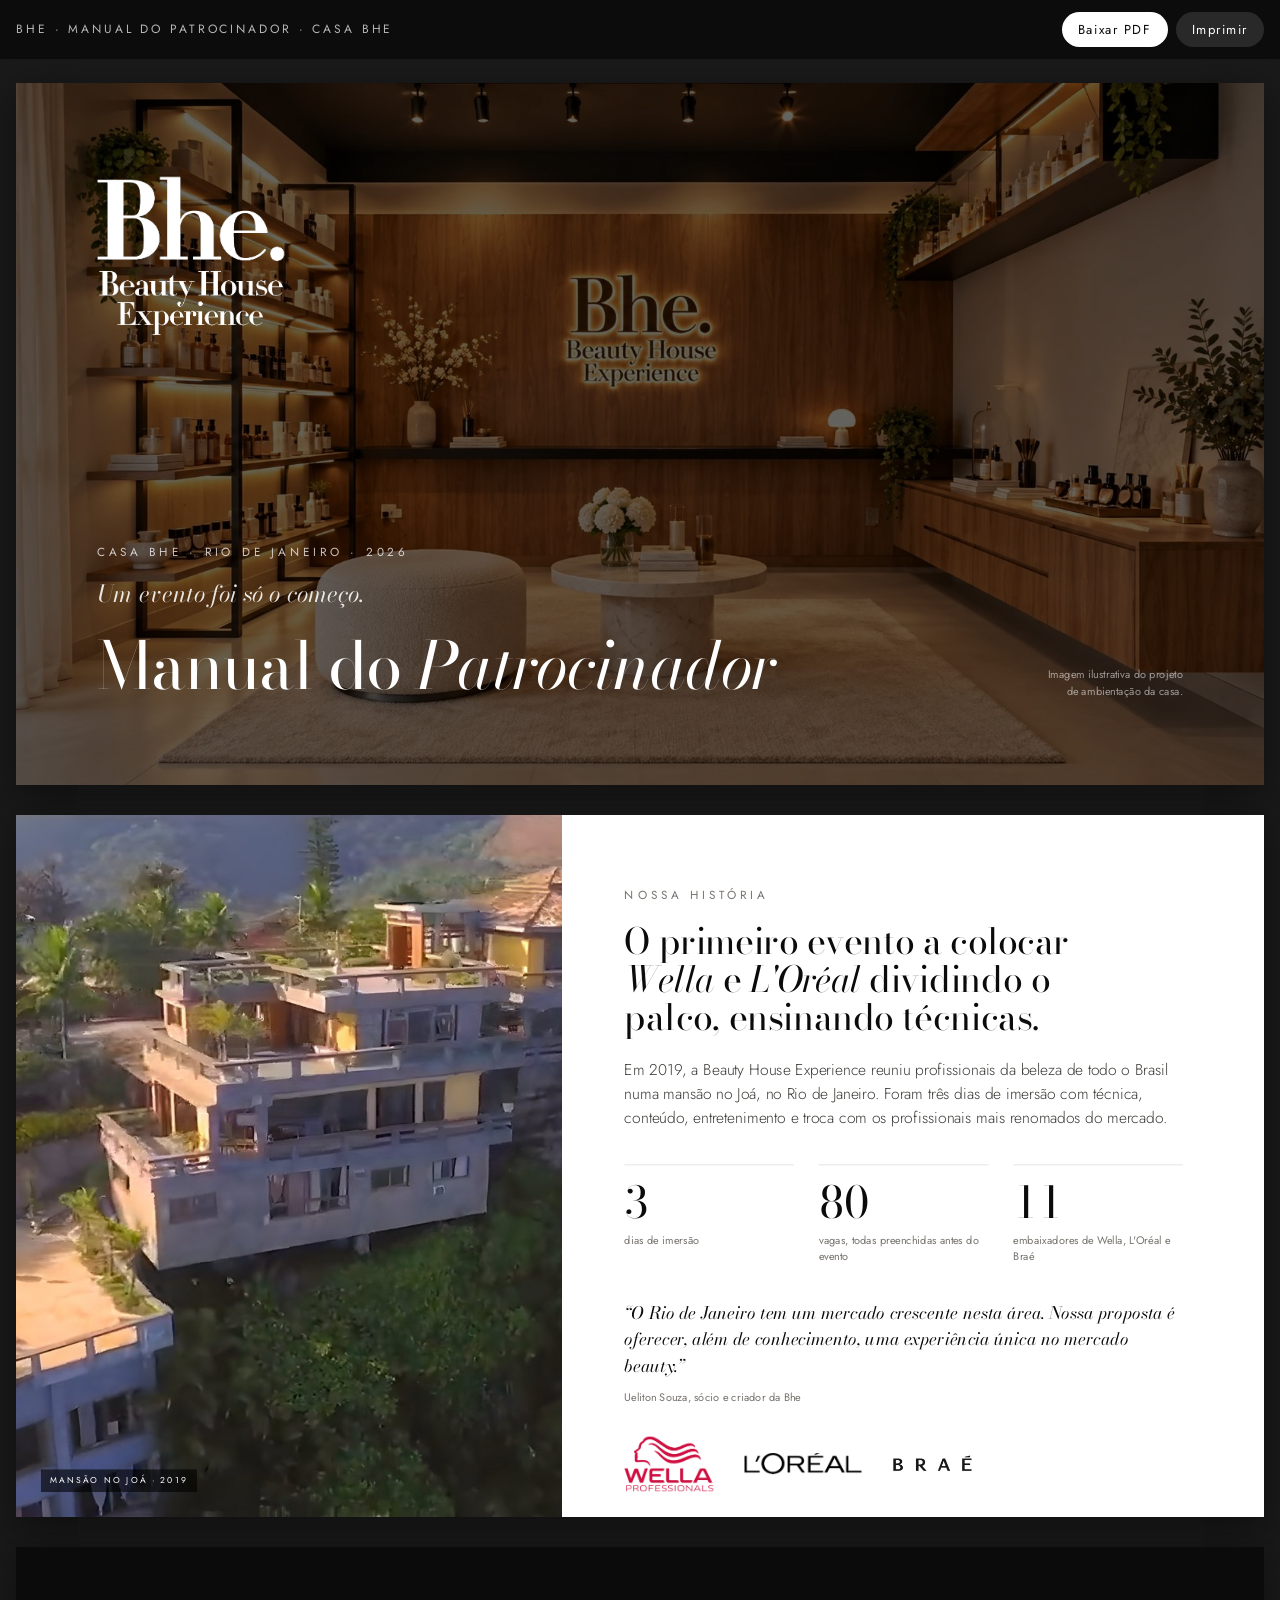
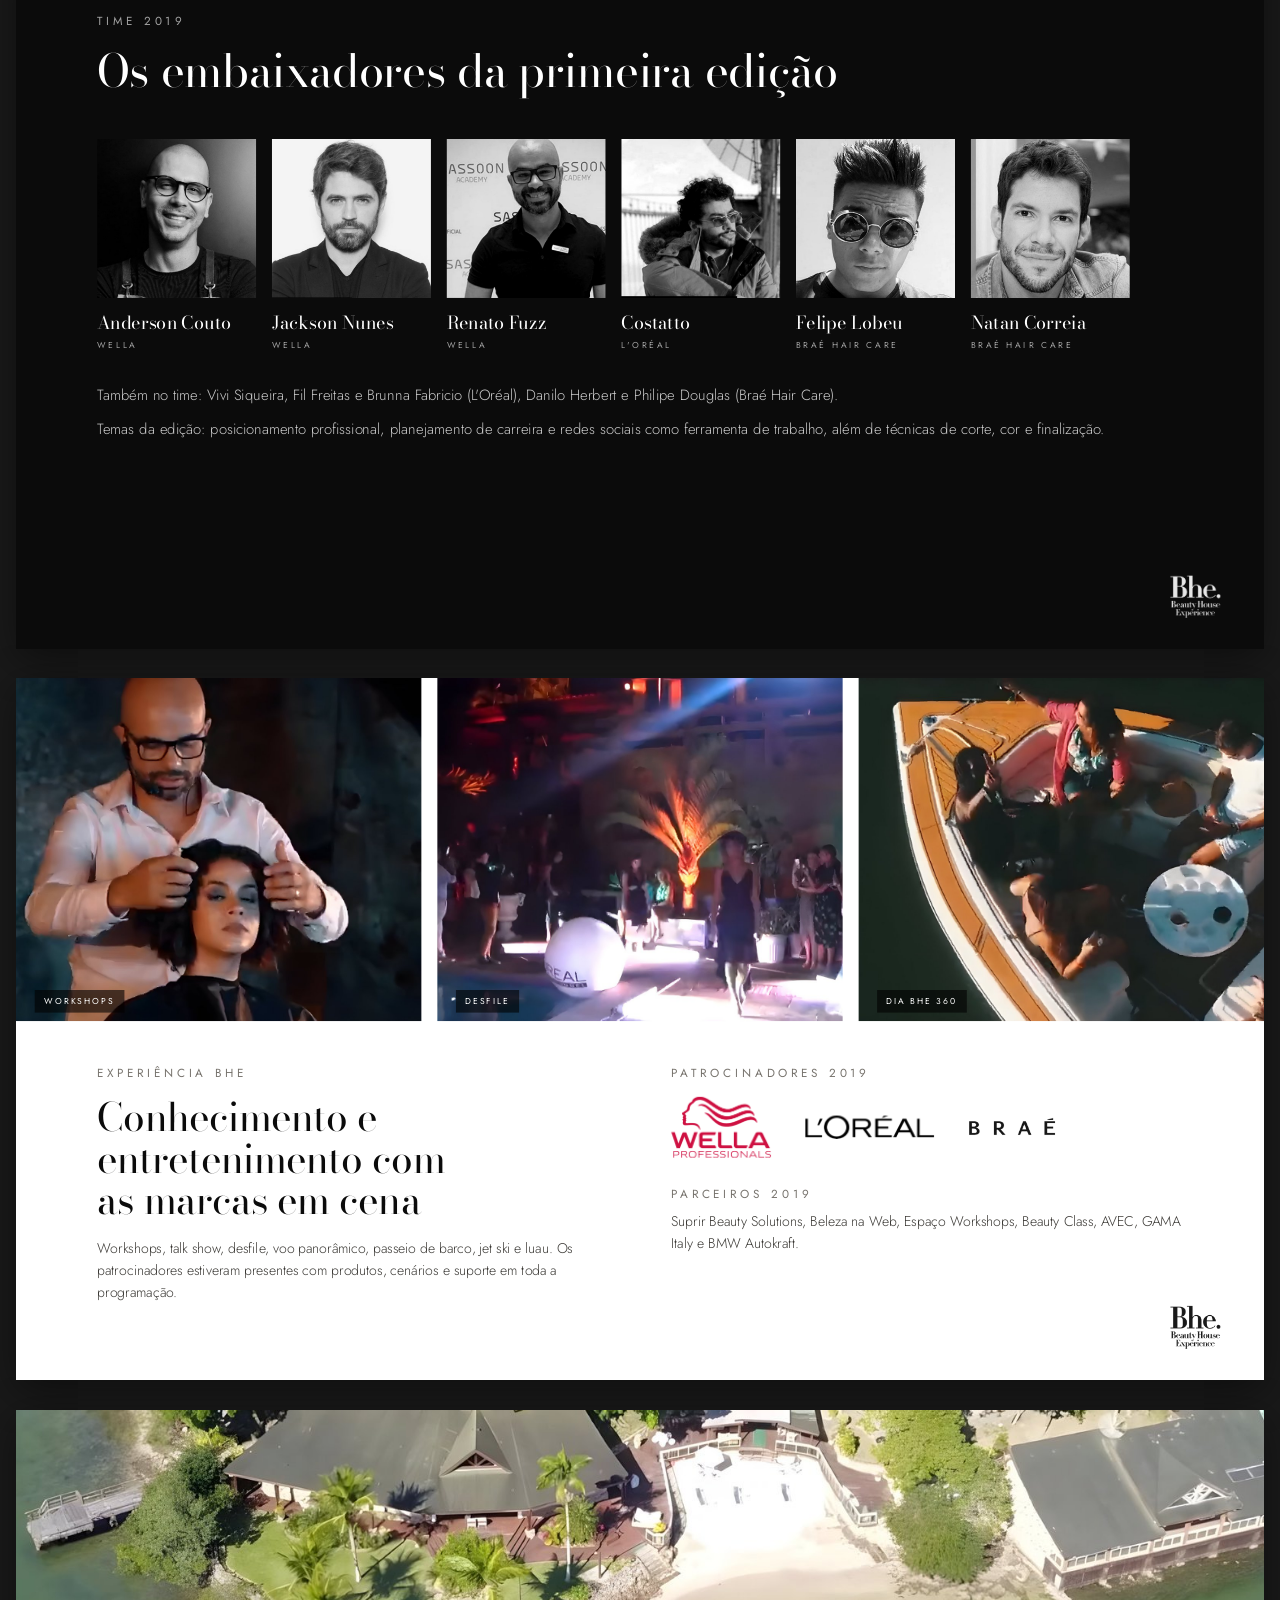
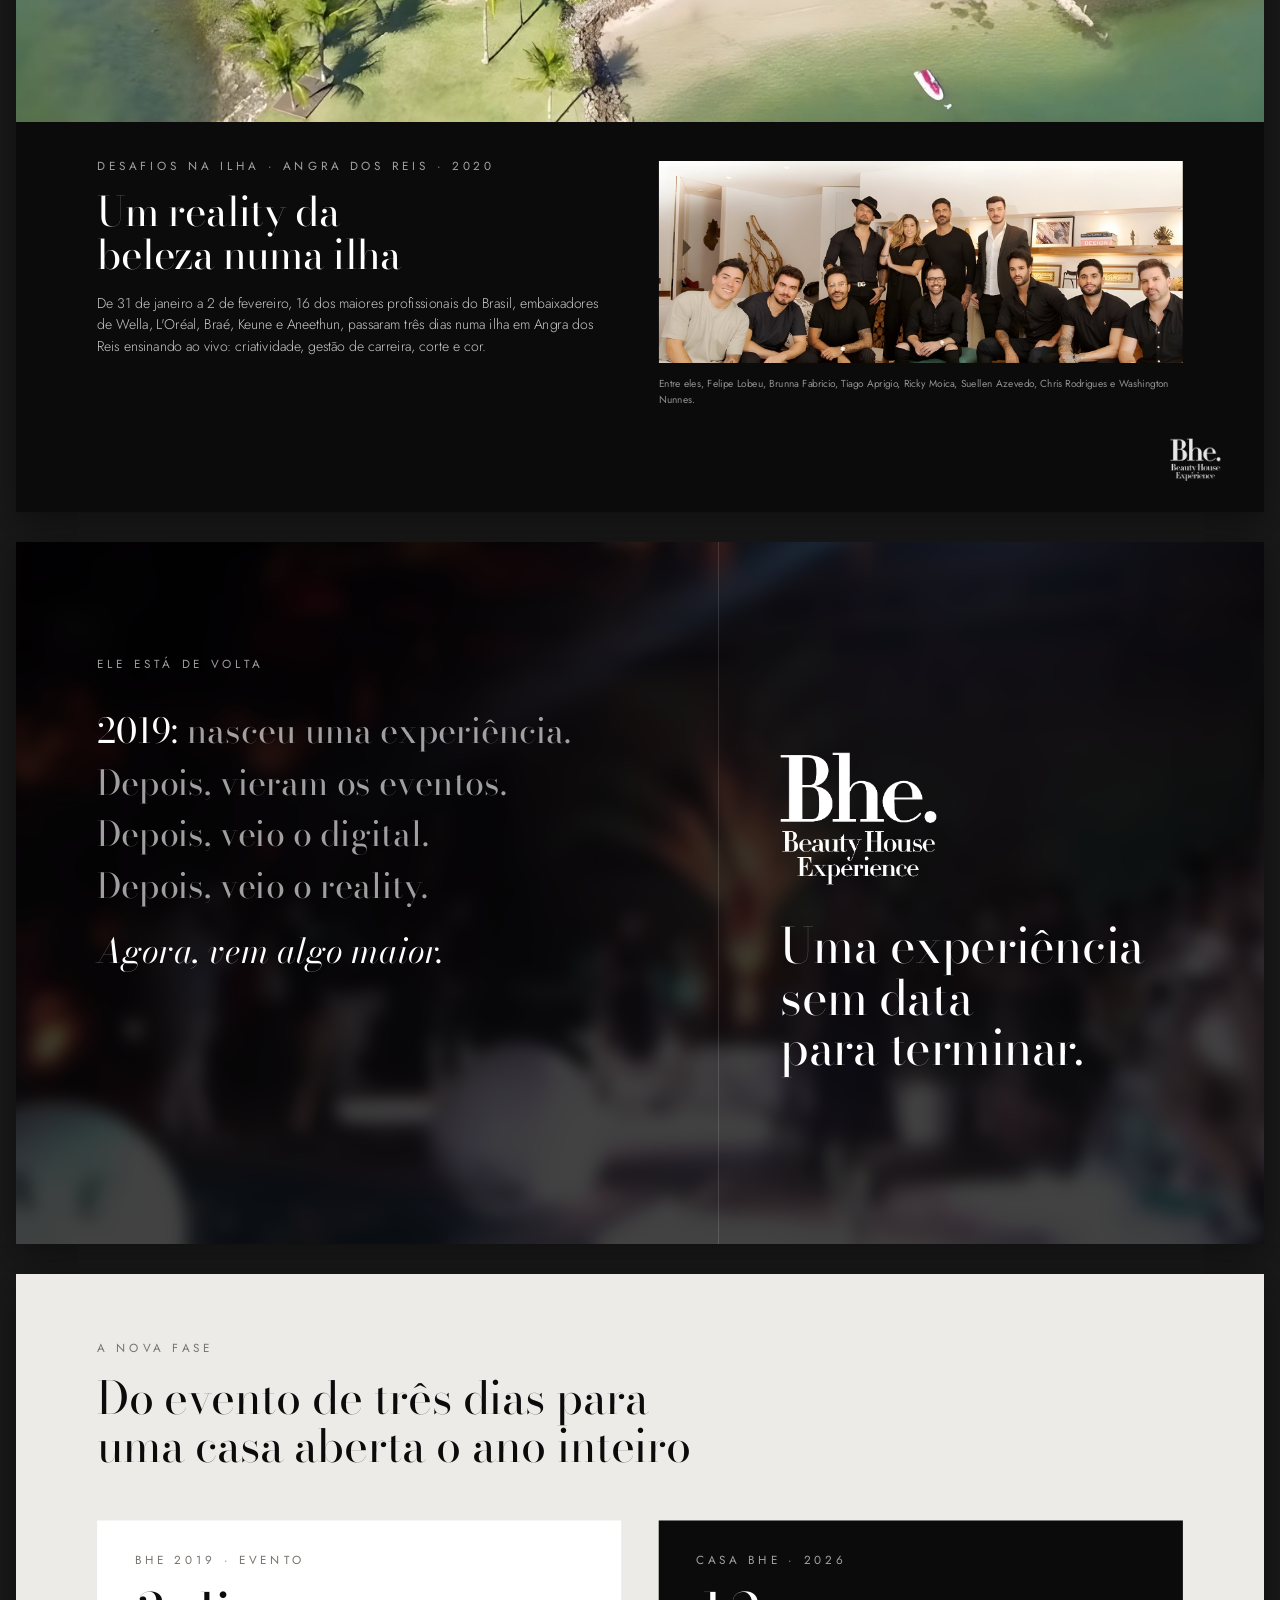
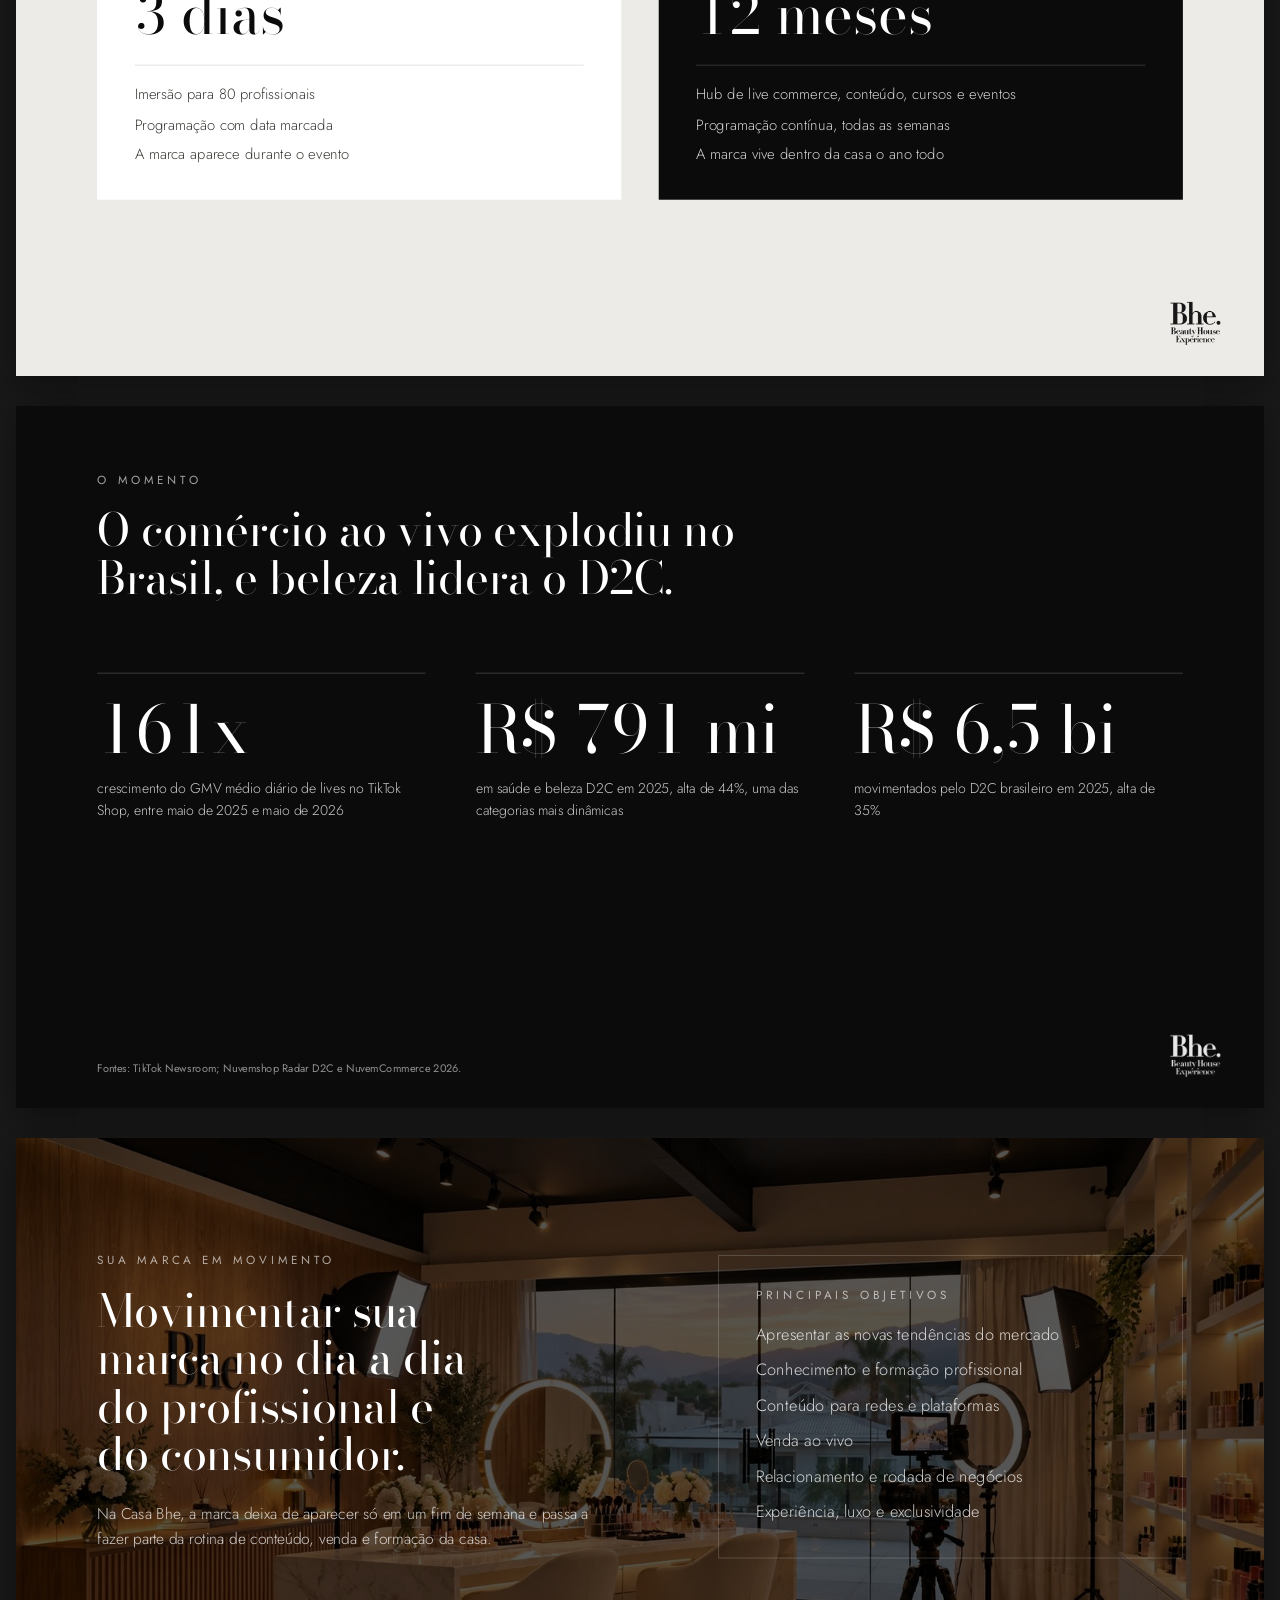
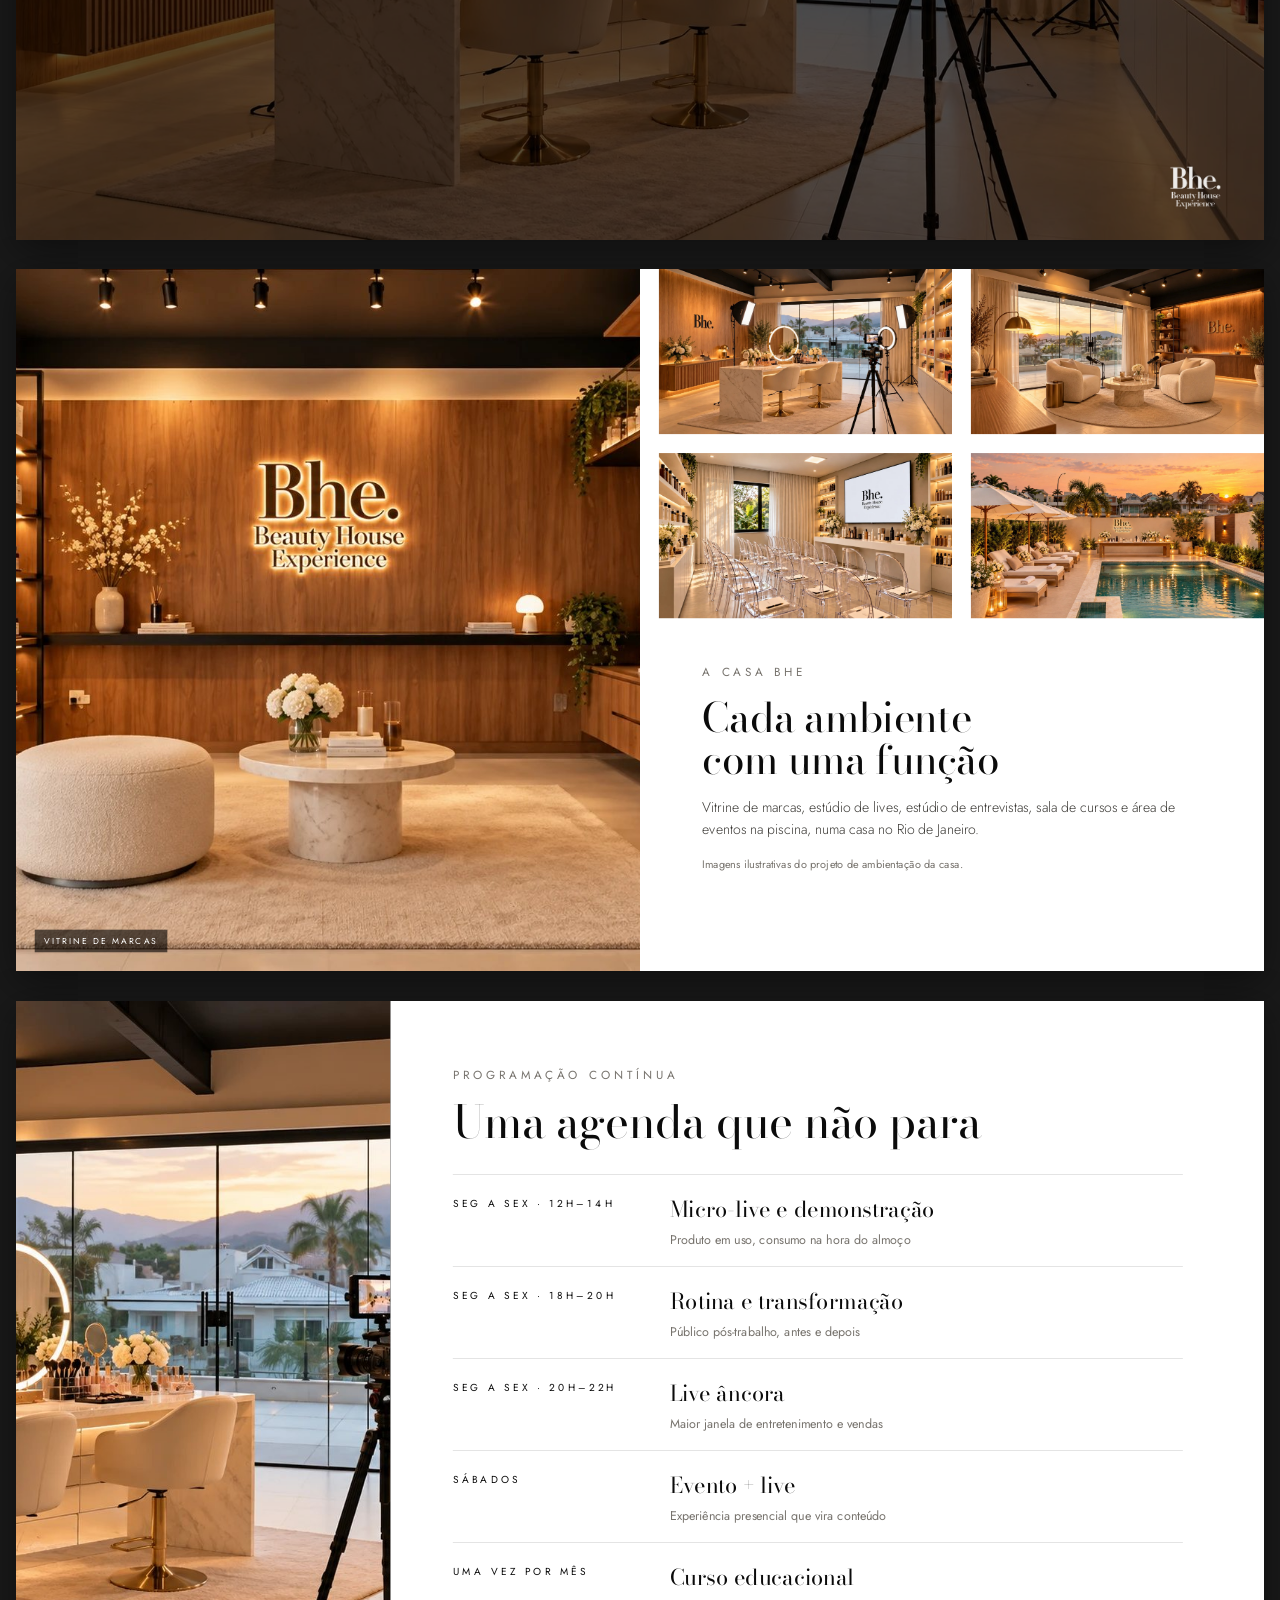
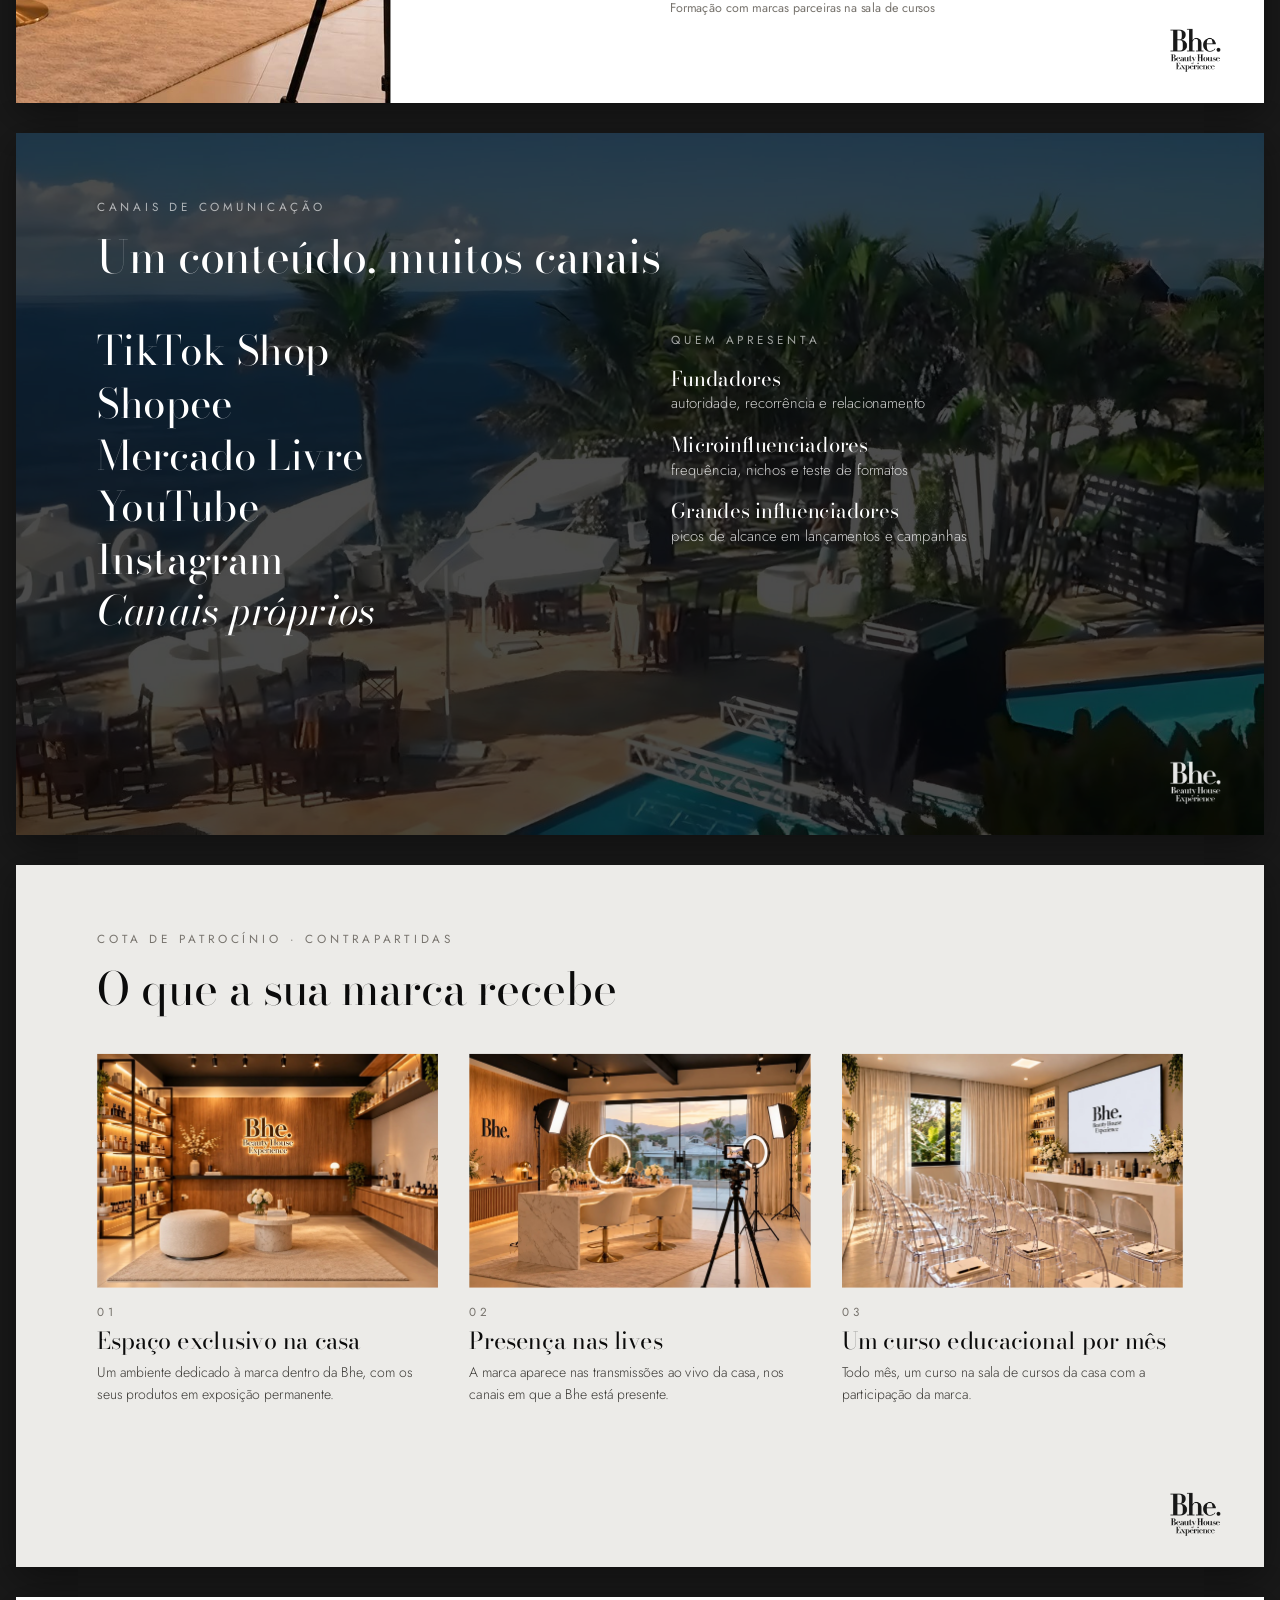
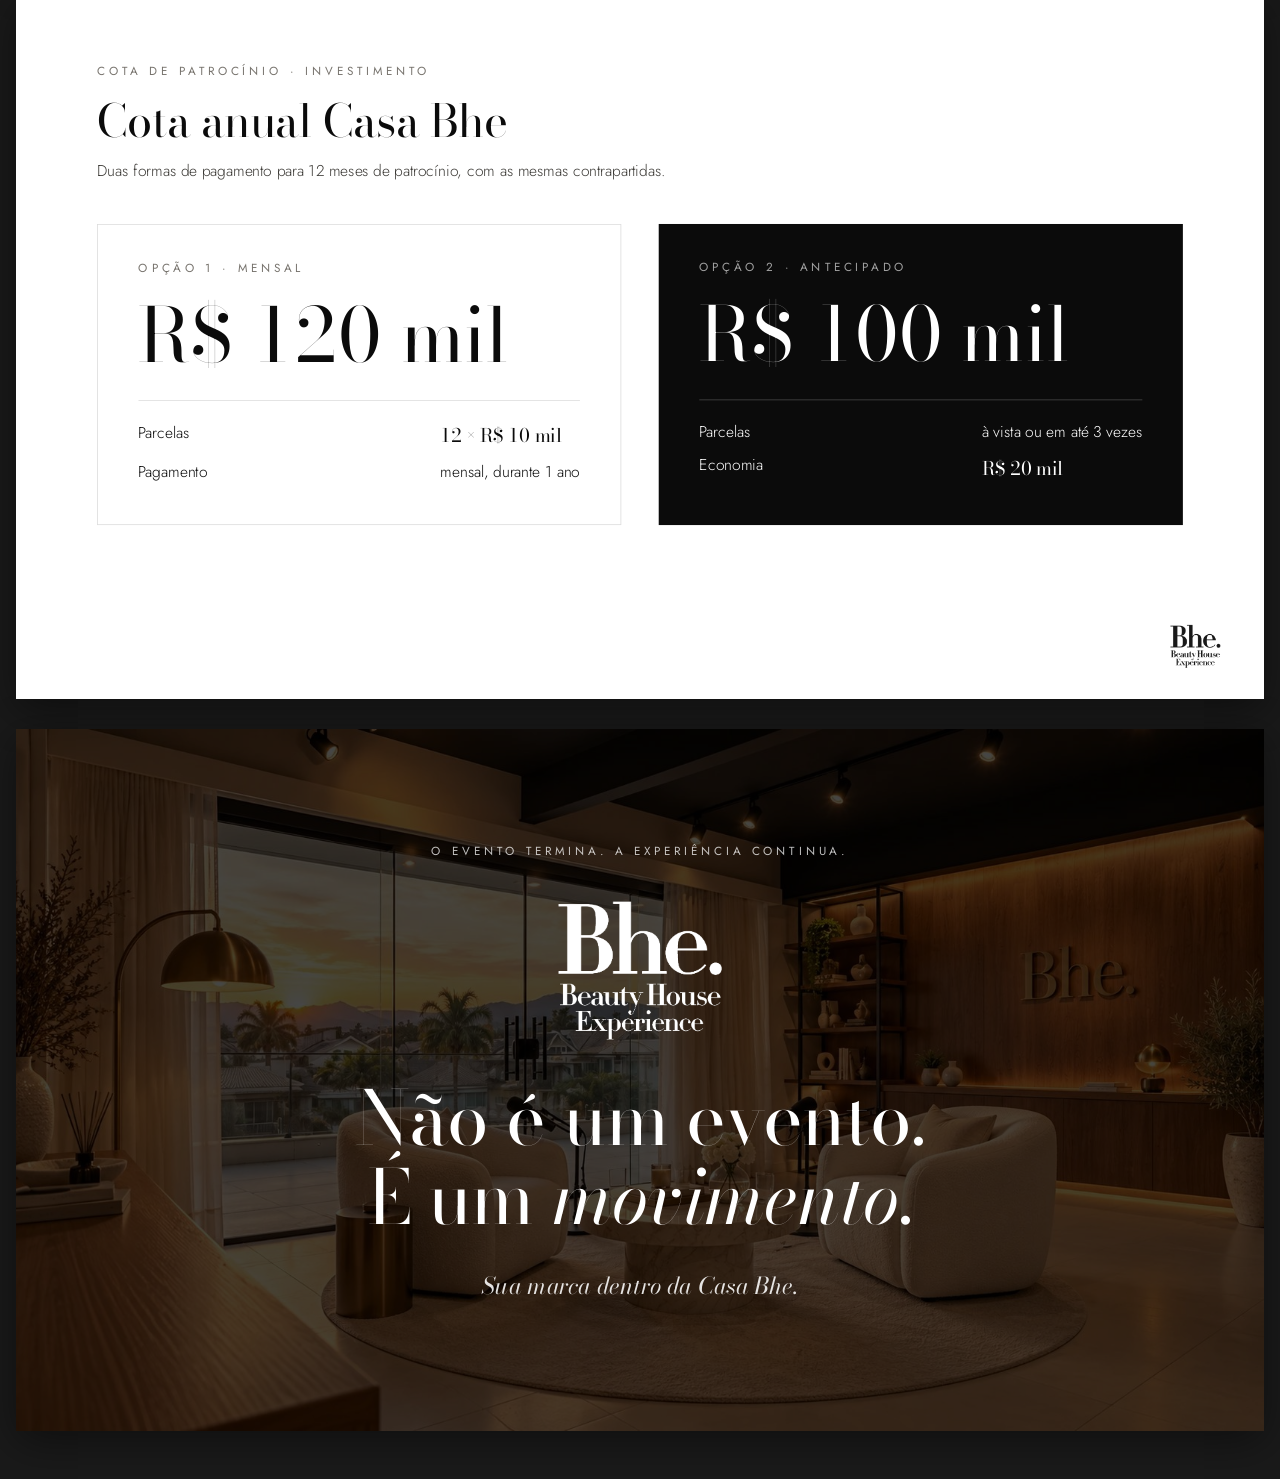
==== commit 51a67437: "Copy: abertura e fechamento de impacto, linha do tempo da Bhe Apresentação: - Capa: Um evento foi só" ====
--- a/manual-patrocinador.html
+++ b/manual-patrocinador.html
@@ -102,6 +102,7 @@
   </div>
   <div style="position:absolute;left:104px;bottom:110px;width:900px">
     <div class="eyebrow" style="color:rgba(255,255,255,.75)">Casa Bhe · Rio de Janeiro · 2026</div>
+    <p style="margin-top:22px;font-family:var(--serif);font-style:italic;font-size:30px;color:rgba(255,255,255,.88)">Um evento foi só o começo.</p>
     <h1 style="margin-top:26px;color:#fff">Manual do <em>Patrocinador</em></h1>
   </div>
   <div class="small" style="position:absolute;right:104px;bottom:110px;text-align:right">Imagem ilustrativa do projeto<br>de ambientação da casa.</div>
@@ -184,14 +185,24 @@
   <img class="mark" src="img/logo-branca.png" alt="">
 </section></div>
 
-<!-- 4c · ELE ESTÁ DE VOLTA -->
+<!-- 4c · MANIFESTO -->
 <div class="frame"><section class="page dark">
   <div class="bg"><img src="img/hist-publico.jpg" alt="" style="filter:blur(10px) saturate(.6);transform:scale(1.08)"></div>
-  <div class="shade" style="background:rgba(0,0,0,.66)"></div>
-  <div style="position:absolute;left:0;right:0;top:300px;text-align:center">
-    <img src="img/logo-branca.png" alt="Bhe." style="width:150px">
-    <h1 style="margin-top:40px;font-size:96px;color:#fff">Ele está de volta.</h1>
-    <p style="margin-top:28px;font-family:var(--serif);font-style:italic;font-size:32px;color:rgba(255,255,255,.88)">O novo Bhe será tudo isso e muito mais.</p>
+  <div class="shade" style="background:rgba(0,0,0,.74)"></div>
+  <div style="position:absolute;left:104px;top:150px;width:680px">
+    <div class="eyebrow">Ele está de volta</div>
+    <div style="margin-top:44px;font-family:var(--serif);font-size:44px;line-height:1.5;color:rgba(255,255,255,.62)">
+      <div><span style="color:#fff">2019:</span> nasceu uma experiência.</div>
+      <div>Depois, vieram os eventos.</div>
+      <div>Depois, veio o digital.</div>
+      <div>Depois, veio o reality.</div>
+      <div style="color:#fff;font-style:italic;margin-top:18px">Agora, vem algo maior.</div>
+    </div>
+  </div>
+  <div style="position:absolute;left:900px;top:0;bottom:0;width:1px;background:rgba(255,255,255,.18)"></div>
+  <div style="position:absolute;left:980px;top:270px;width:520px">
+    <img src="img/logo-branca.png" alt="Bhe." style="width:200px">
+    <h2 style="margin-top:40px;font-size:62px;color:#fff">Uma experiência sem data para terminar.</h2>
   </div>
 </section></div>
 
@@ -355,14 +366,15 @@
   <img class="mark" src="img/logo-preta.png" alt="">
 </section></div>
 
-<!-- 13 · OBRIGADO -->
+<!-- 13 · FECHAMENTO -->
 <div class="frame"><section class="page dark">
   <div class="bg"><img src="img/proj-estudio-entrevista.jpg" alt=""></div>
-  <div class="shade" style="background:rgba(0,0,0,.64)"></div>
-  <img src="img/logo-circulo-preto.png" alt="Bhe." style="position:absolute;left:220px;top:270px;width:360px;border-radius:50%;box-shadow:0 0 0 1px rgba(255,255,255,.25)">
-  <div style="position:absolute;left:760px;top:330px;width:740px">
-    <div class="eyebrow">Obrigado</div>
-    <h1 style="margin-top:28px;font-size:68px;color:#fff">Sua marca dentro da Casa Bhe.</h1>
+  <div class="shade" style="background:rgba(0,0,0,.72)"></div>
+  <div style="position:absolute;left:0;right:0;top:150px;text-align:center">
+    <div class="eyebrow" style="color:rgba(255,255,255,.75)">O evento termina. A experiência continua.</div>
+    <img src="img/logo-branca.png" alt="Bhe." style="width:210px;margin-top:56px">
+    <h1 style="margin-top:44px;font-size:96px;line-height:1.05;color:#fff">Não é um evento.<br>É um <em>movimento</em>.</h1>
+    <p style="margin-top:40px;font-family:var(--serif);font-style:italic;font-size:30px;color:rgba(255,255,255,.88)">Sua marca dentro da Casa Bhe.</p>
   </div>
 </section></div>
 
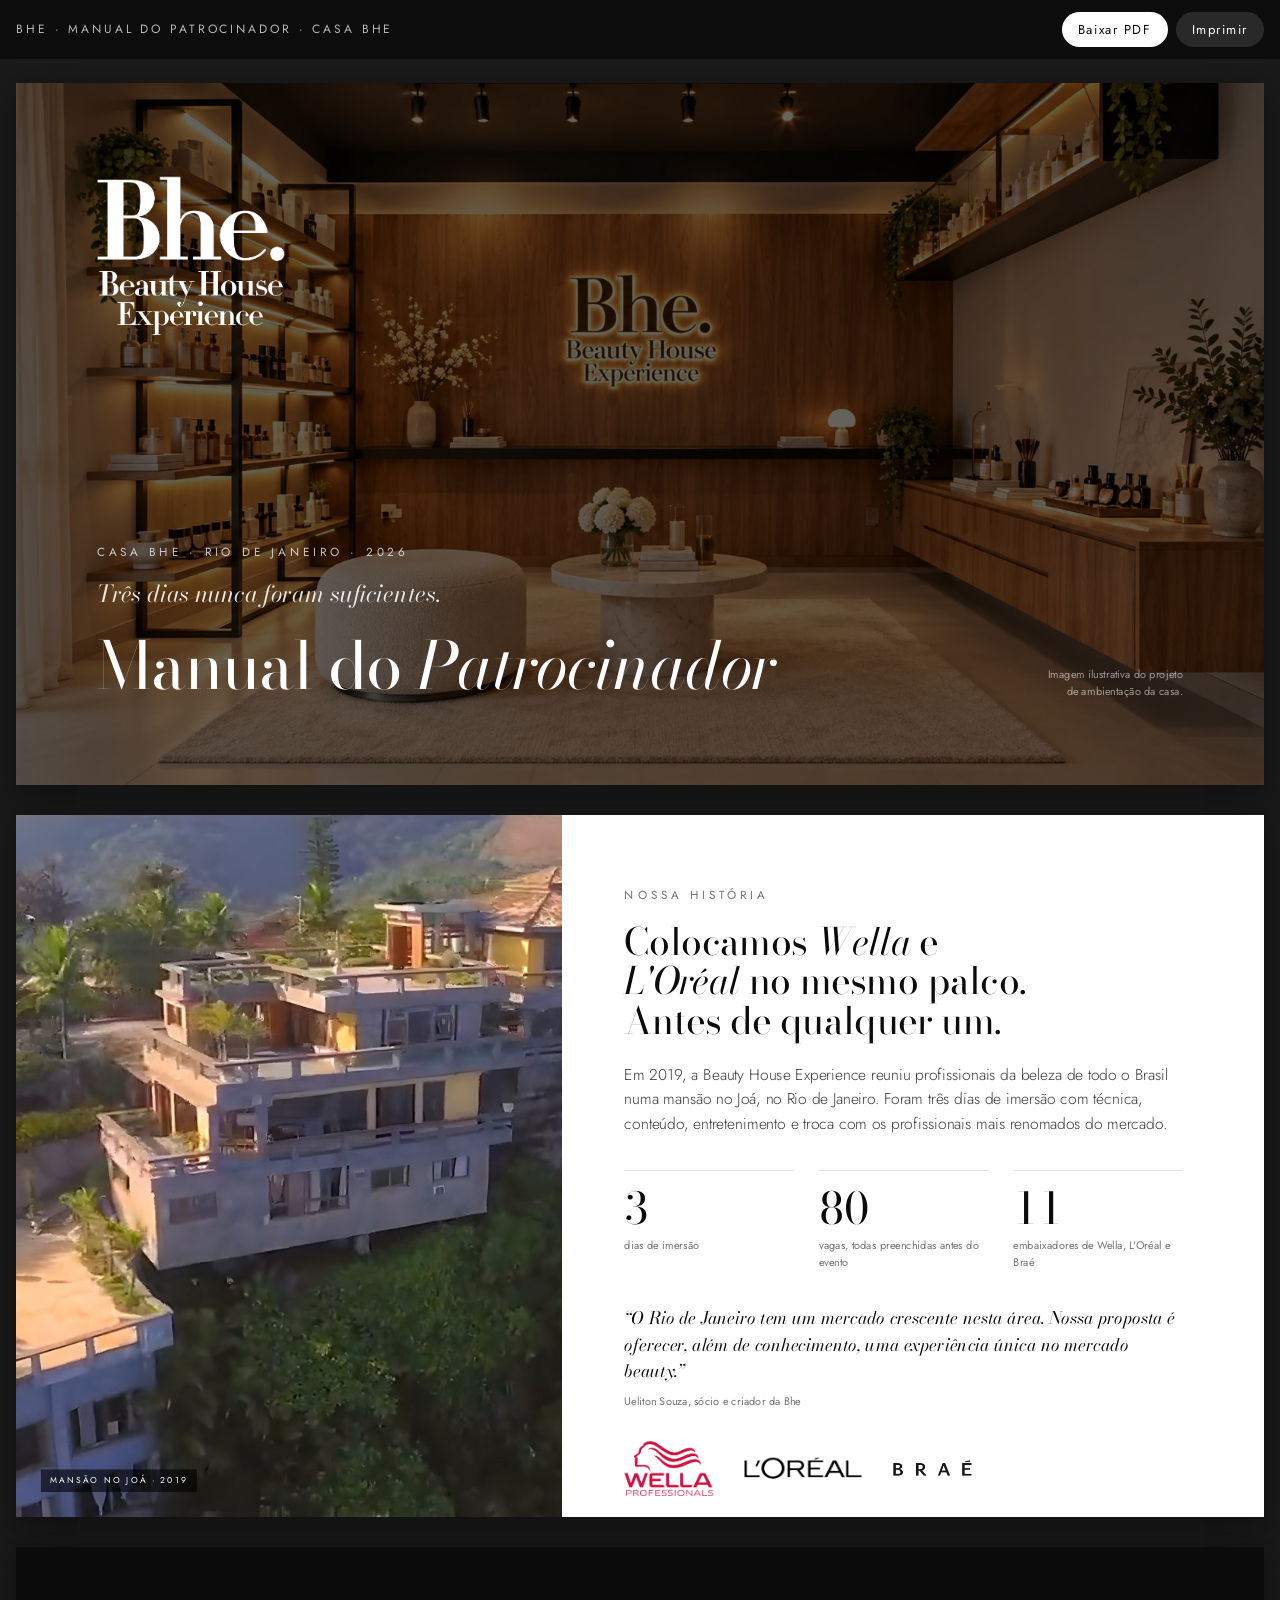
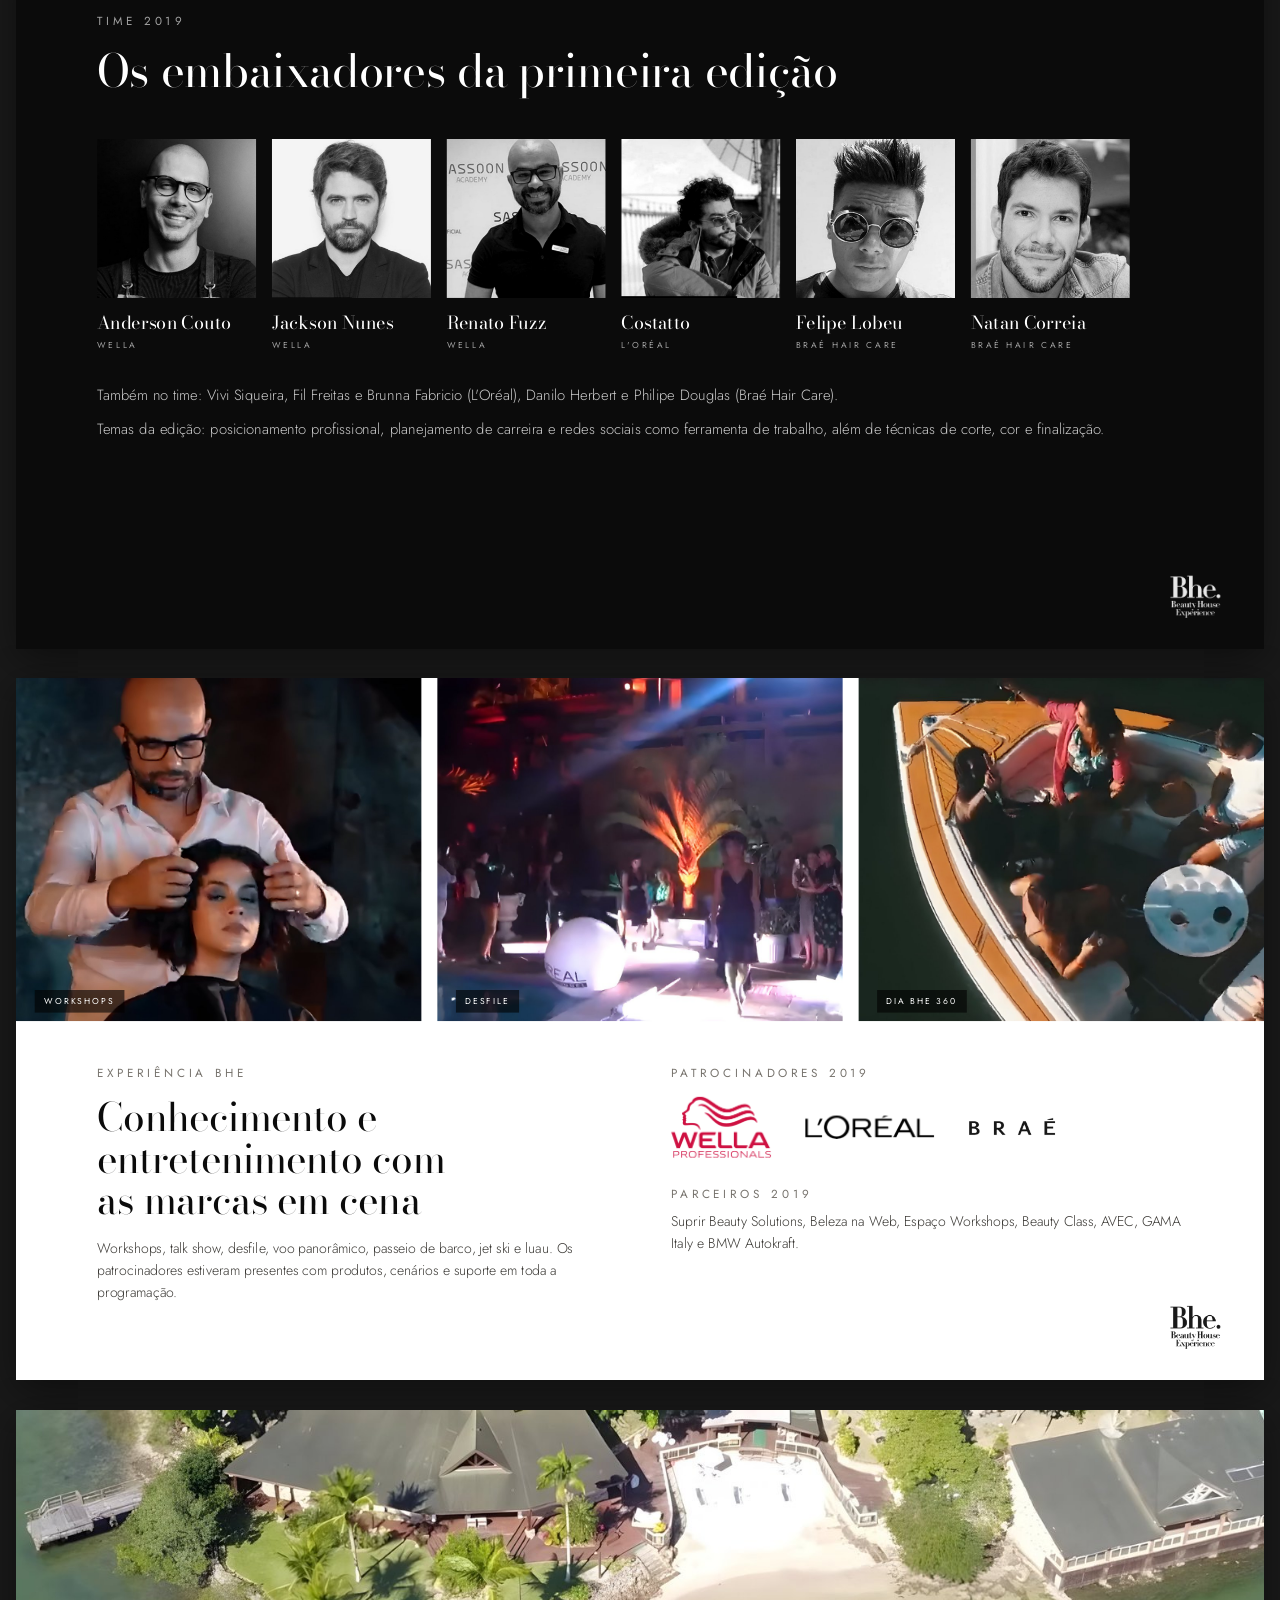
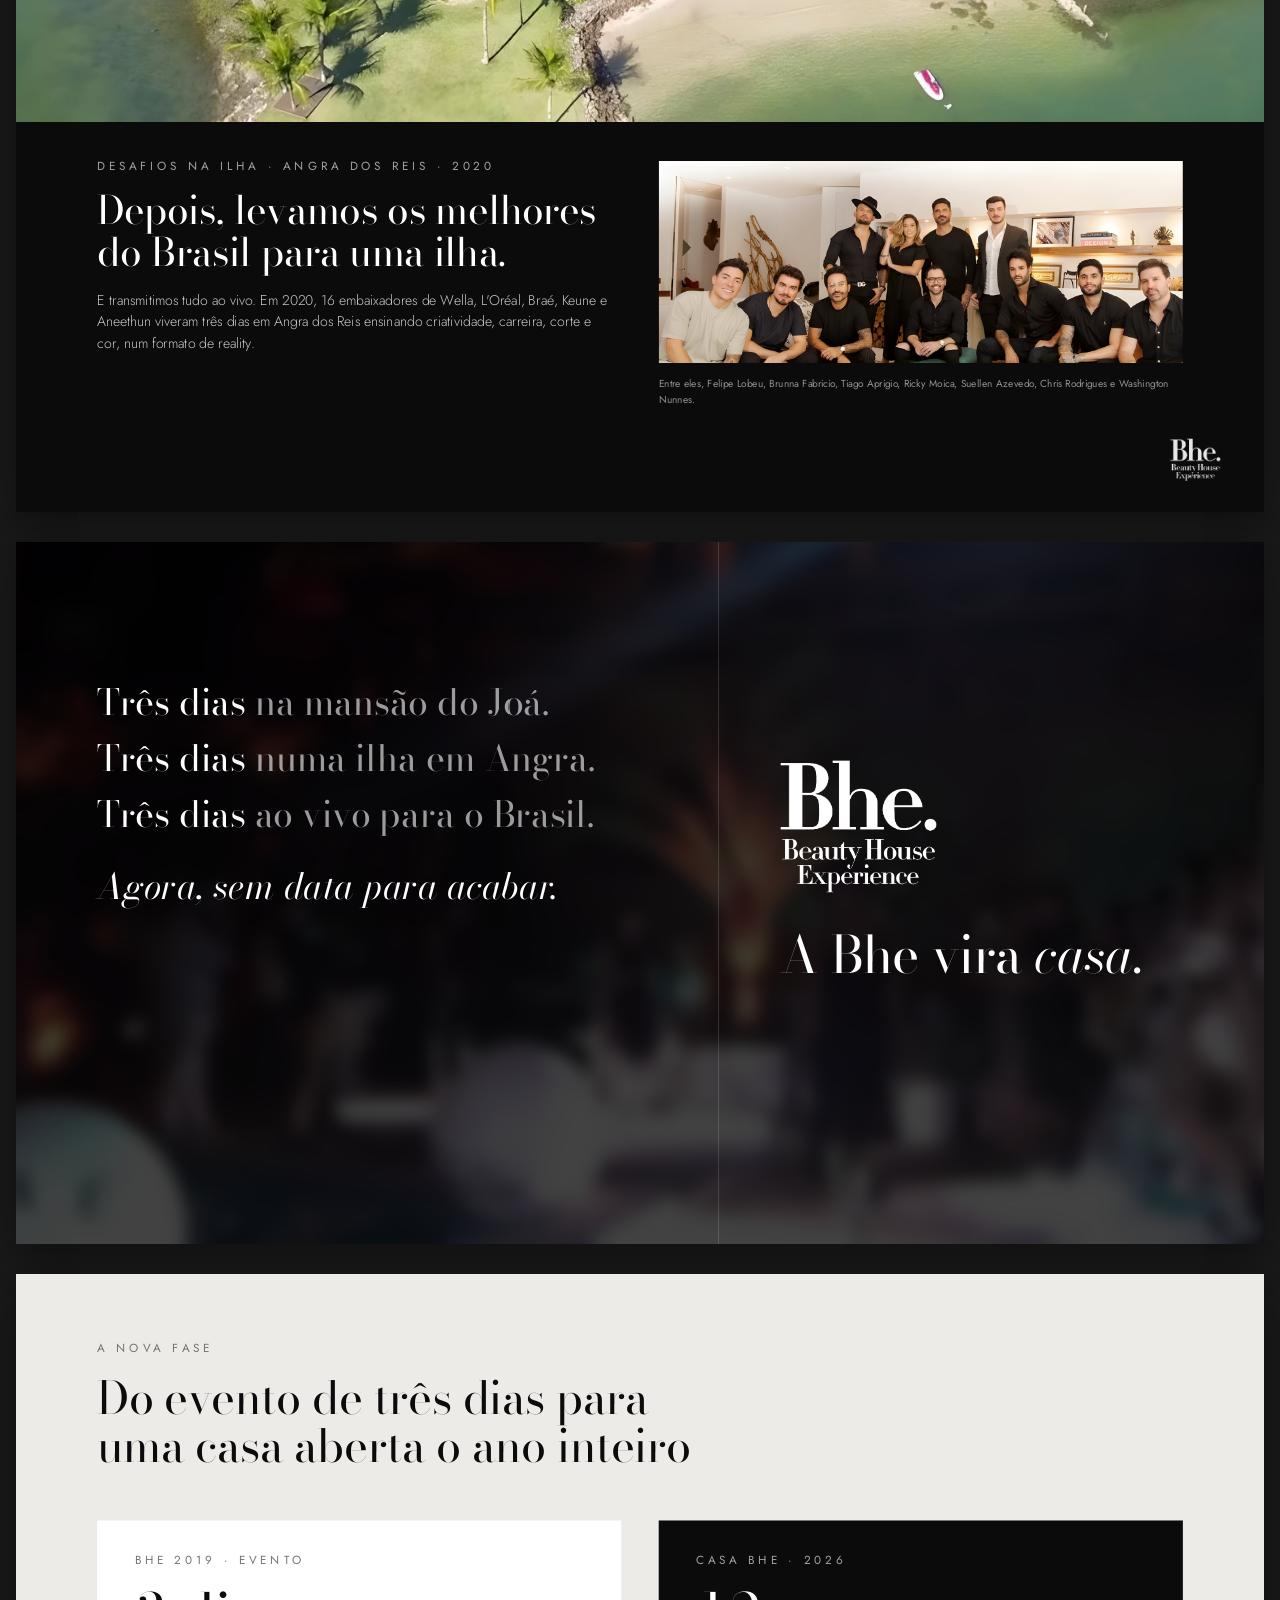
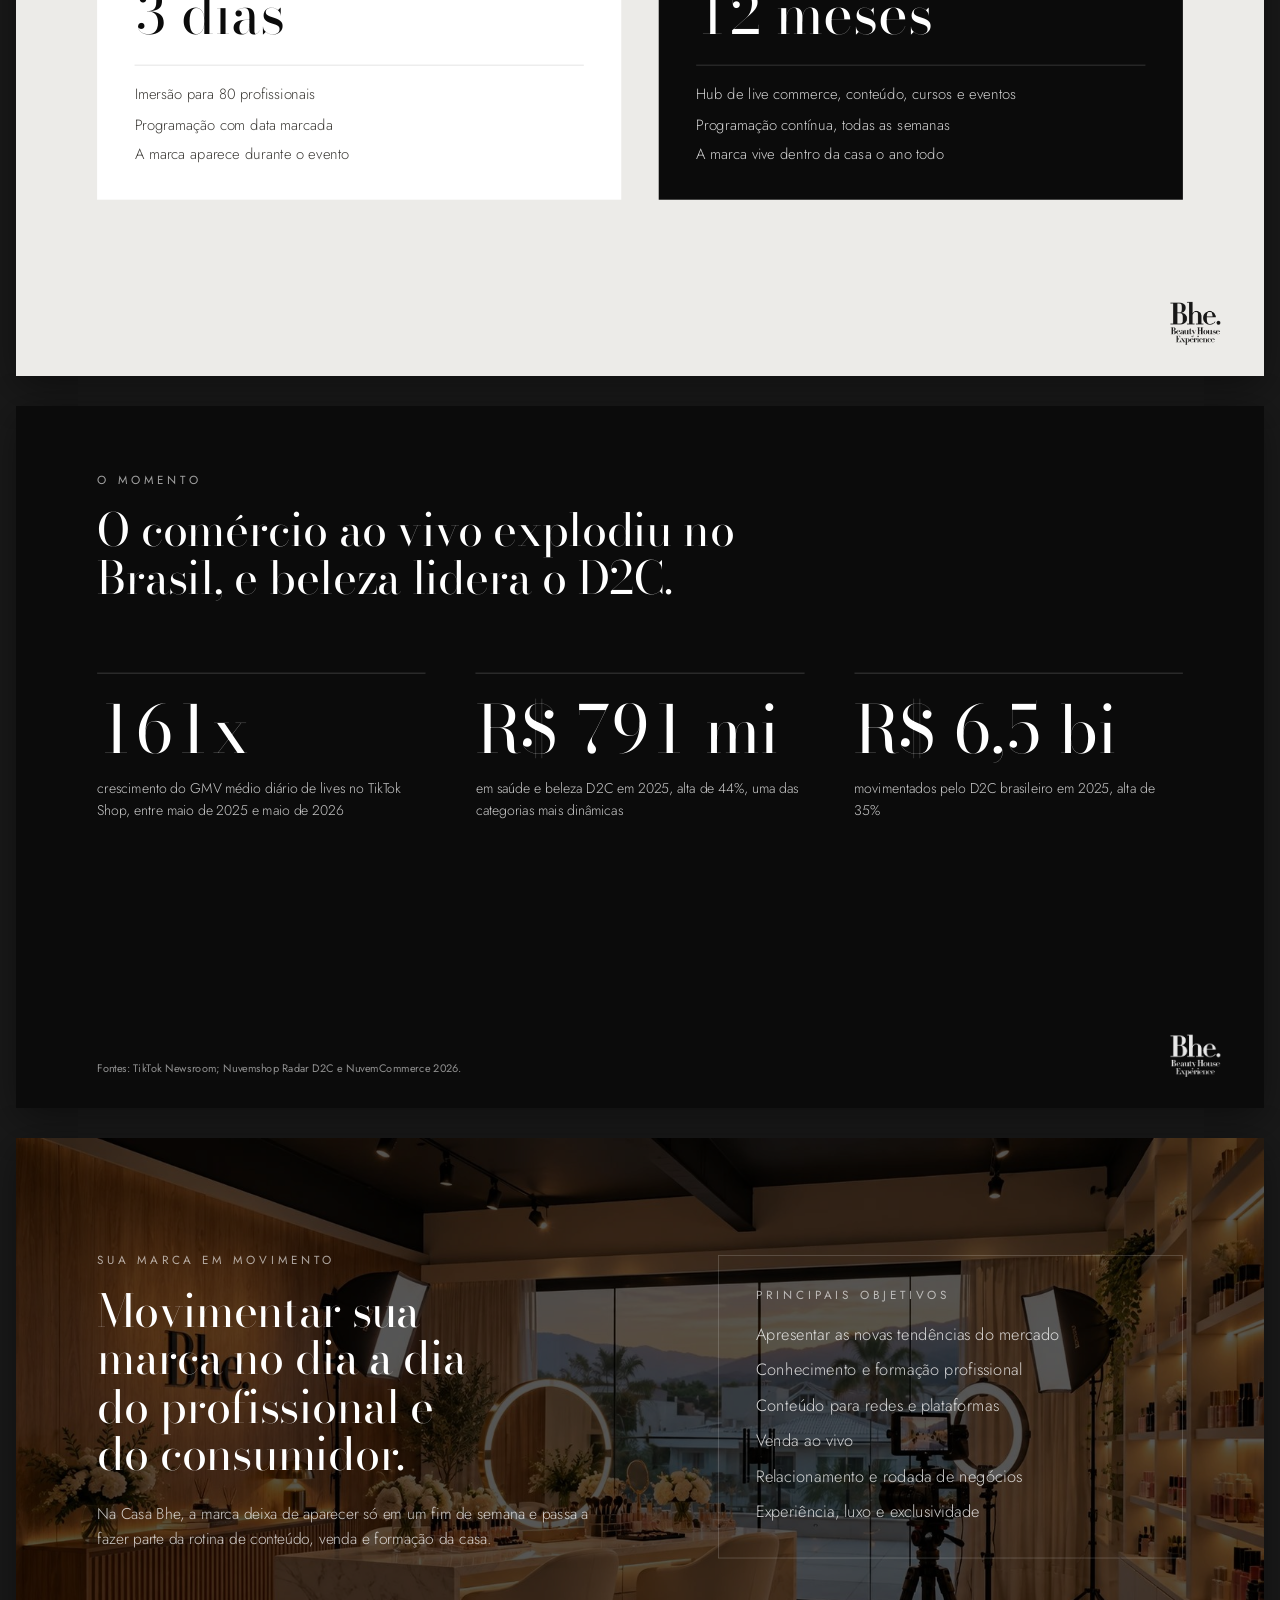
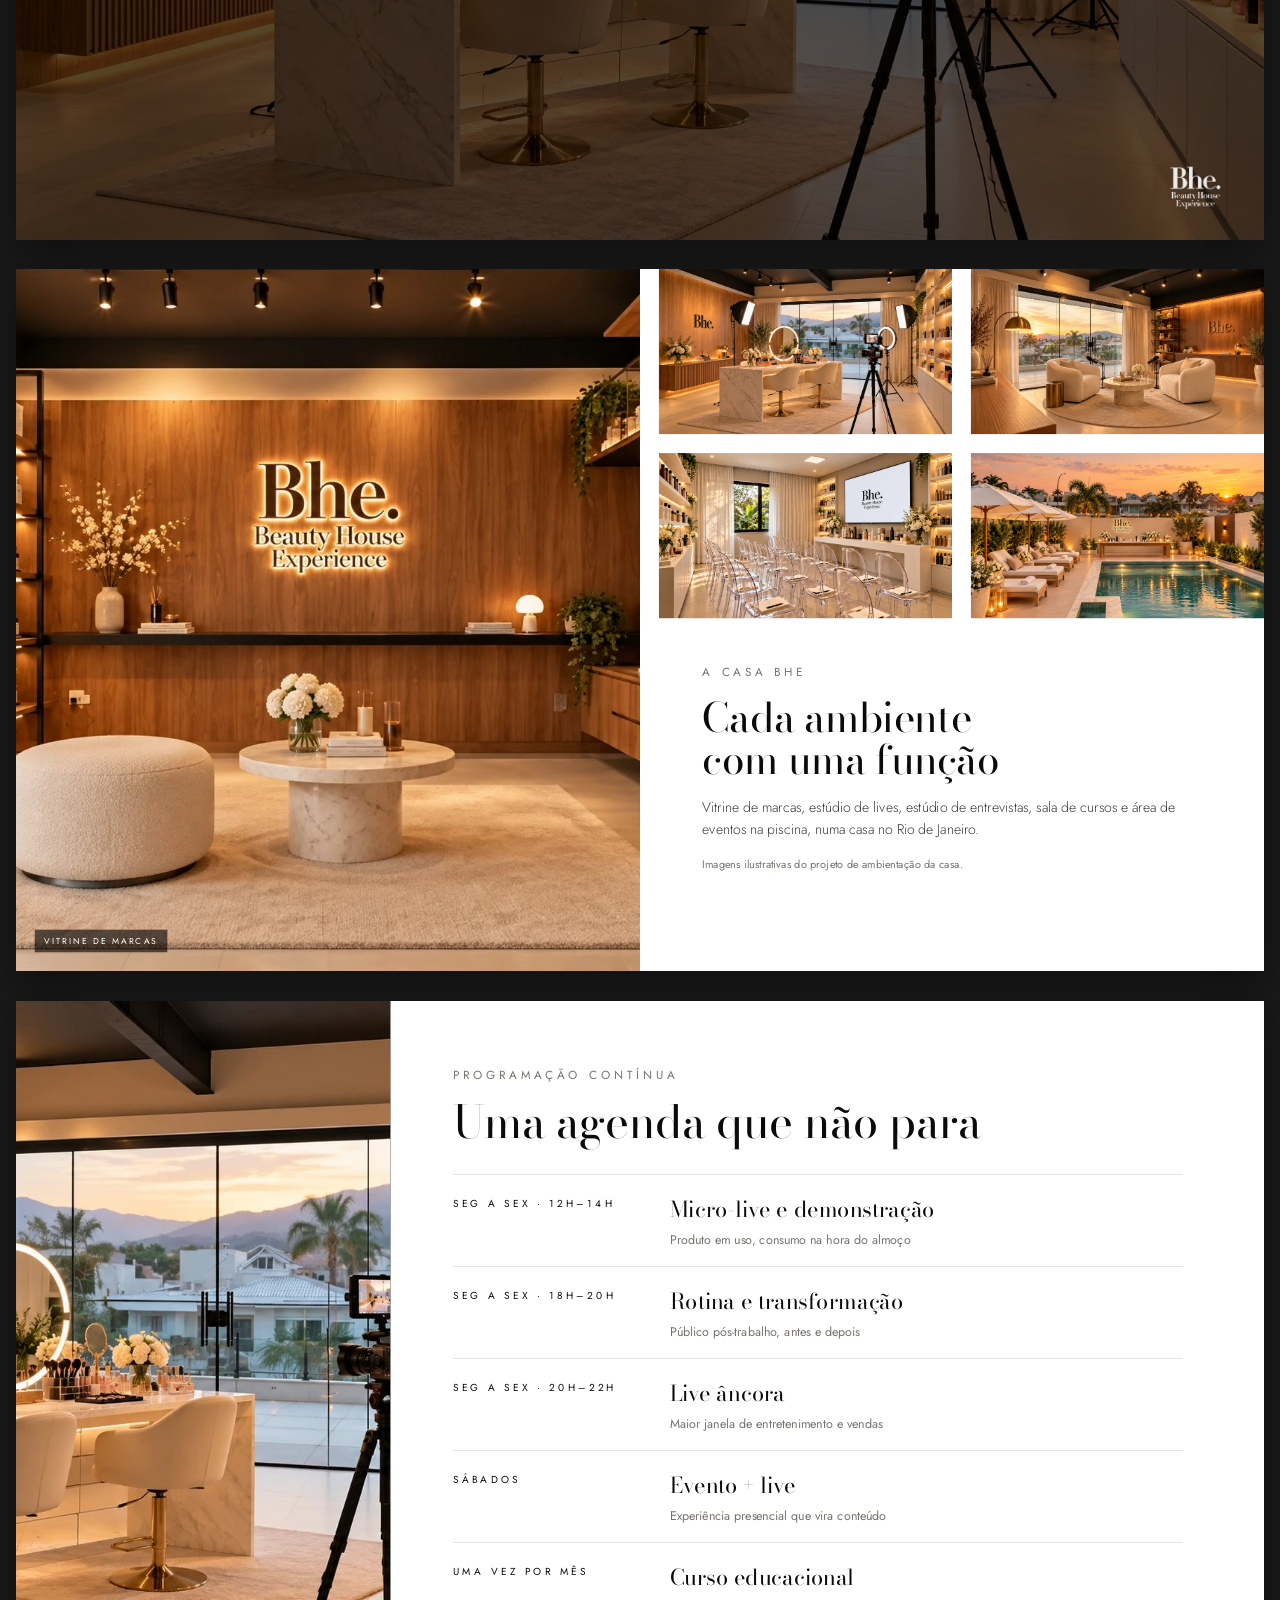
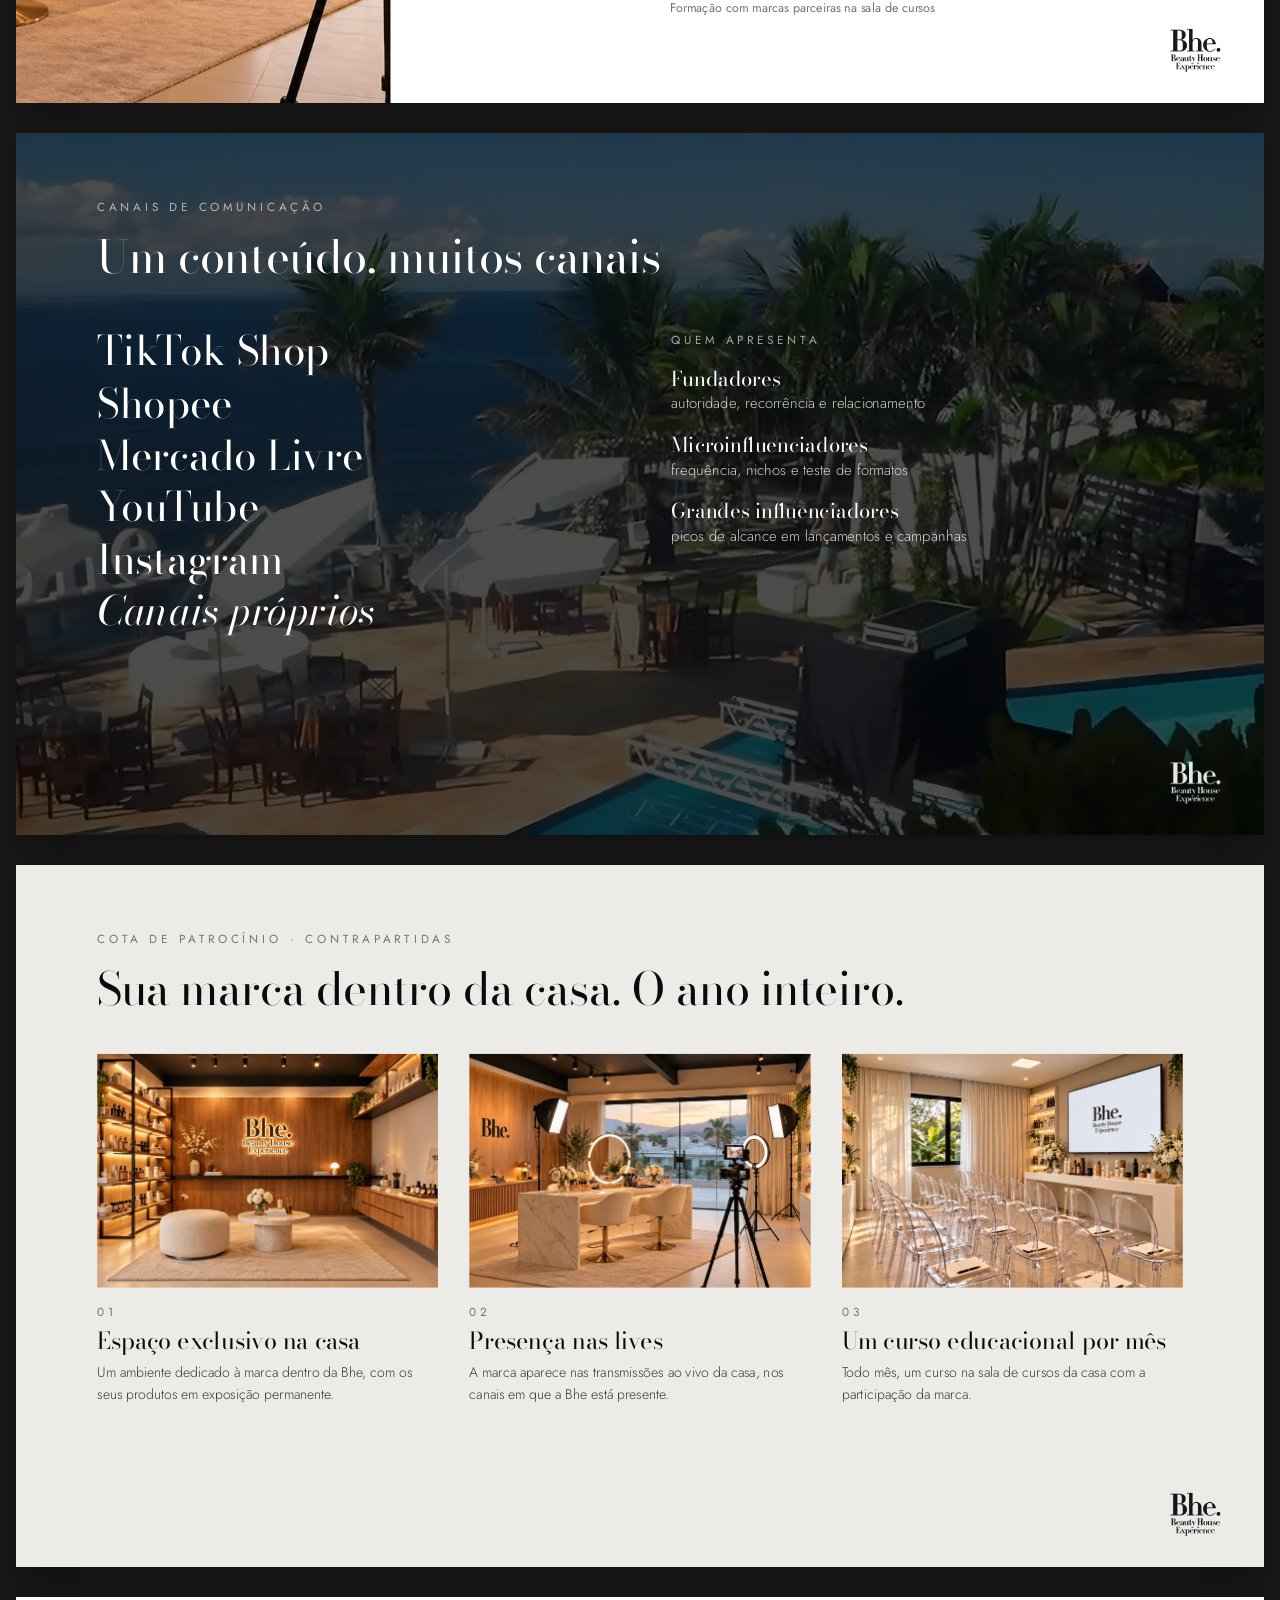
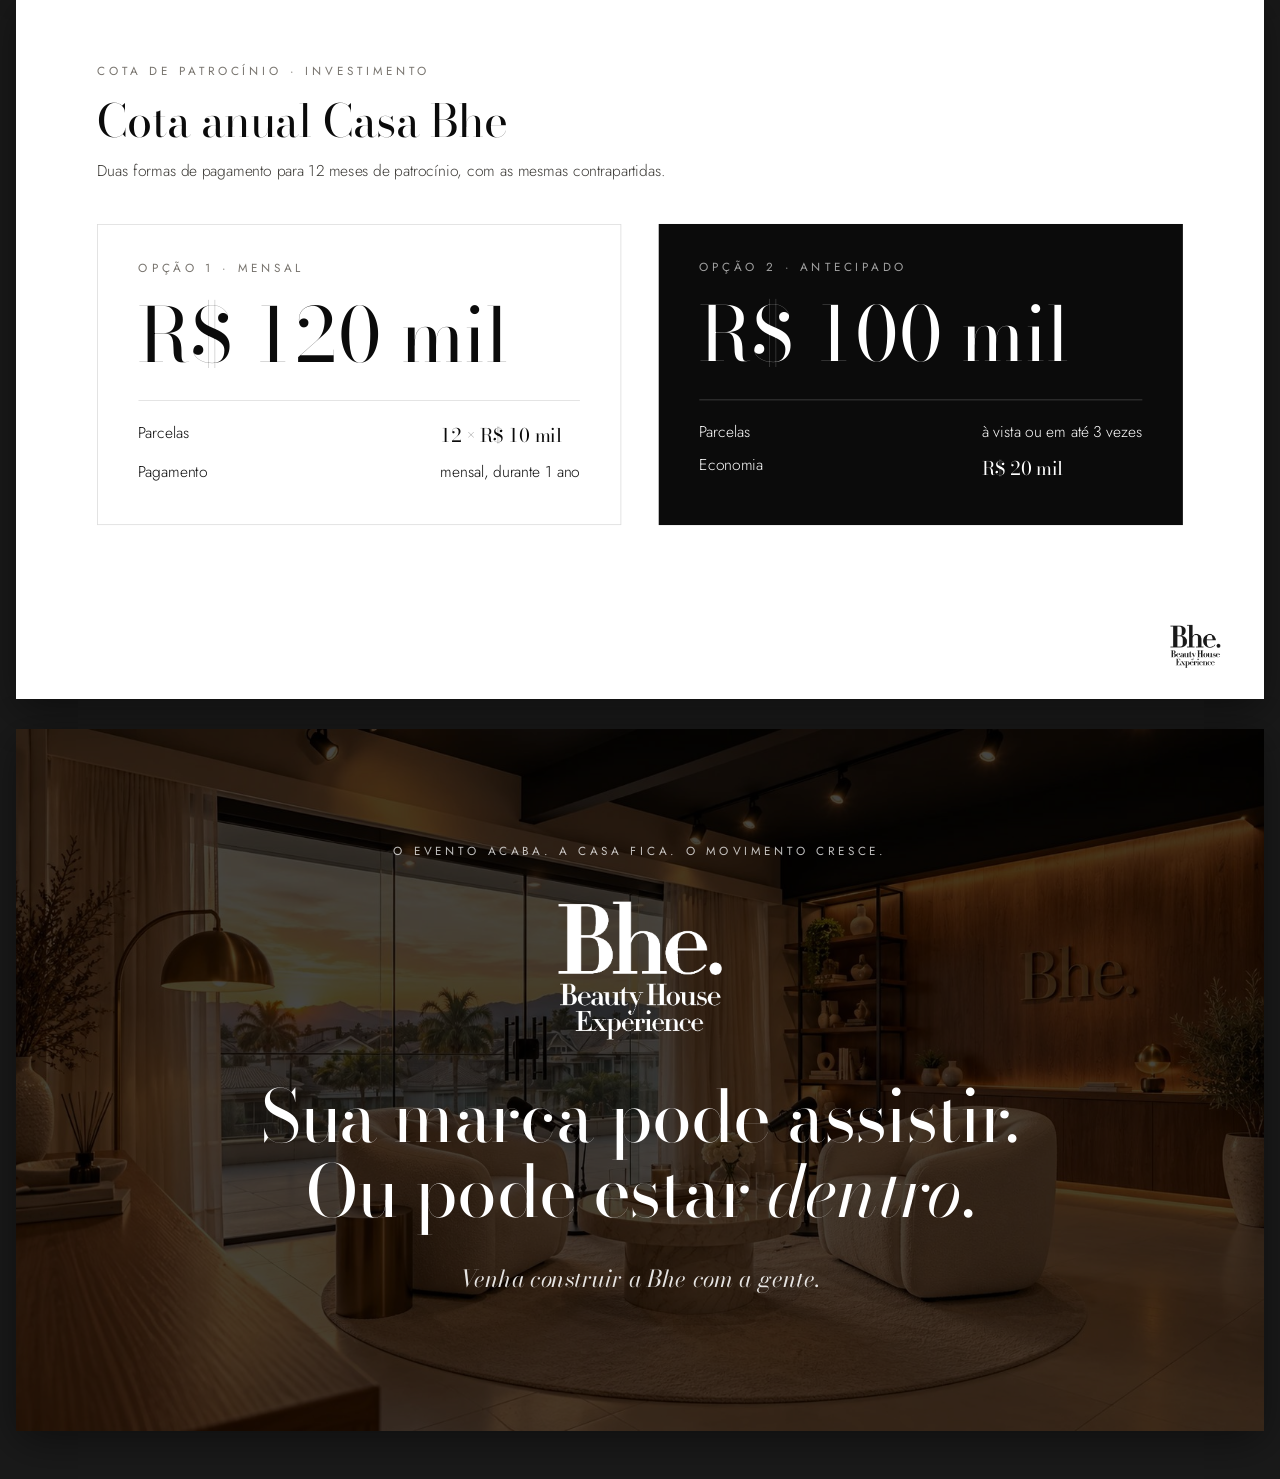
==== commit 68373489: "Copy própria com técnicas de persuasão na apresentação e no manual - Capa com gancho: Três dias nunc" ====
--- a/manual-patrocinador.html
+++ b/manual-patrocinador.html
@@ -102,7 +102,7 @@
   </div>
   <div style="position:absolute;left:104px;bottom:110px;width:900px">
     <div class="eyebrow" style="color:rgba(255,255,255,.75)">Casa Bhe · Rio de Janeiro · 2026</div>
-    <p style="margin-top:22px;font-family:var(--serif);font-style:italic;font-size:30px;color:rgba(255,255,255,.88)">Um evento foi só o começo.</p>
+    <p style="margin-top:22px;font-family:var(--serif);font-style:italic;font-size:30px;color:rgba(255,255,255,.88)">Três dias nunca foram suficientes.</p>
     <h1 style="margin-top:26px;color:#fff">Manual do <em>Patrocinador</em></h1>
   </div>
   <div class="small" style="position:absolute;right:104px;bottom:110px;text-align:right">Imagem ilustrativa do projeto<br>de ambientação da casa.</div>
@@ -114,7 +114,7 @@
   <div class="tag" style="left:32px;bottom:32px">Mansão no Joá · 2019</div>
   <div style="position:absolute;left:780px;top:96px;width:716px">
     <div class="eyebrow">Nossa história</div>
-    <h2 style="margin-top:26px;font-size:46px">O primeiro evento a colocar <em>Wella</em> e <em>L'Oréal</em> dividindo o palco, ensinando técnicas.</h2>
+    <h2 style="margin-top:26px;font-size:48px">Colocamos <em>Wella</em> e <em>L'Oréal</em> no mesmo palco. Antes de qualquer um.</h2>
     <p style="margin-top:28px">Em 2019, a Beauty House Experience reuniu profissionais da beleza de todo o Brasil numa mansão no Joá, no Rio de Janeiro. Foram três dias de imersão com técnica, conteúdo, entretenimento e troca com os profissionais mais renomados do mercado.</p>
     <div style="display:grid;grid-template-columns:repeat(3,1fr);gap:32px;margin-top:44px">
       <div style="border-top:1px solid var(--line);padding-top:20px"><div class="num" style="font-size:56px;line-height:1">3</div><div class="small" style="margin-top:10px">dias de imersão</div></div>
@@ -177,8 +177,8 @@
   <div class="ph" style="left:0;top:0;width:1600px;height:400px"><img src="img/ilha-aerea.jpg" alt="Ilha em Angra dos Reis onde aconteceu o Desafios na Ilha"></div>
   <div style="position:absolute;left:104px;top:450px;width:660px">
     <div class="eyebrow">Desafios na Ilha · Angra dos Reis · 2020</div>
-    <h2 style="margin-top:22px;font-size:52px;color:#fff">Um reality da beleza numa ilha</h2>
-    <p style="margin-top:22px;font-size:18px">De 31 de janeiro a 2 de fevereiro, 16 dos maiores profissionais do Brasil, embaixadores de Wella, L'Oréal, Braé, Keune e Aneethun, passaram três dias numa ilha em Angra dos Reis ensinando ao vivo: criatividade, gestão de carreira, corte e cor.</p>
+    <h2 style="margin-top:22px;font-size:50px;color:#fff">Depois, levamos os melhores do Brasil para uma ilha.</h2>
+    <p style="margin-top:22px;font-size:18px">E transmitimos tudo ao vivo. Em 2020, 16 embaixadores de Wella, L'Oréal, Braé, Keune e Aneethun viveram três dias em Angra dos Reis ensinando criatividade, carreira, corte e cor, num formato de reality.</p>
   </div>
   <div class="ph" style="left:824px;top:450px;width:672px;height:259px"><img src="img/ilha-time.jpg" alt="Profissionais do Desafios na Ilha"></div>
   <div class="small" style="position:absolute;left:824px;top:726px;width:672px;font-size:13px">Entre eles, Felipe Lobeu, Brunna Fabricio, Tiago Aprigio, Ricky Moica, Suellen Azevedo, Chris Rodrigues e Washington Nunnes.</div>
@@ -189,20 +189,16 @@
 <div class="frame"><section class="page dark">
   <div class="bg"><img src="img/hist-publico.jpg" alt="" style="filter:blur(10px) saturate(.6);transform:scale(1.08)"></div>
   <div class="shade" style="background:rgba(0,0,0,.74)"></div>
-  <div style="position:absolute;left:104px;top:150px;width:680px">
-    <div class="eyebrow">Ele está de volta</div>
-    <div style="margin-top:44px;font-family:var(--serif);font-size:44px;line-height:1.5;color:rgba(255,255,255,.62)">
-      <div><span style="color:#fff">2019:</span> nasceu uma experiência.</div>
-      <div>Depois, vieram os eventos.</div>
-      <div>Depois, veio o digital.</div>
-      <div>Depois, veio o reality.</div>
-      <div style="color:#fff;font-style:italic;margin-top:18px">Agora, vem algo maior.</div>
-    </div>
+  <div style="position:absolute;left:104px;top:170px;width:720px;font-family:var(--serif);font-size:46px;line-height:1.55;color:rgba(255,255,255,.6)">
+    <div><span style="color:#fff">Três dias</span> na mansão do Joá.</div>
+    <div><span style="color:#fff">Três dias</span> numa ilha em Angra.</div>
+    <div><span style="color:#fff">Três dias</span> ao vivo para o Brasil.</div>
+    <div style="color:#fff;font-style:italic;margin-top:22px">Agora, sem data para acabar.</div>
   </div>
   <div style="position:absolute;left:900px;top:0;bottom:0;width:1px;background:rgba(255,255,255,.18)"></div>
-  <div style="position:absolute;left:980px;top:270px;width:520px">
+  <div style="position:absolute;left:980px;top:280px;width:520px">
     <img src="img/logo-branca.png" alt="Bhe." style="width:200px">
-    <h2 style="margin-top:40px;font-size:62px;color:#fff">Uma experiência sem data para terminar.</h2>
+    <h2 style="margin-top:40px;font-size:66px;color:#fff">A Bhe vira <em>casa</em>.</h2>
   </div>
 </section></div>
 
@@ -328,7 +324,7 @@
 <div class="frame"><section class="page stone">
   <div class="pad">
     <div class="eyebrow">Cota de patrocínio · Contrapartidas</div>
-    <h2 style="margin-top:26px">O que a sua marca recebe</h2>
+    <h2 style="margin-top:26px">Sua marca dentro da casa. O ano inteiro.</h2>
     <div style="display:grid;grid-template-columns:repeat(3,1fr);gap:40px;margin-top:52px">
       <div><div class="ph rel" style="height:300px"><img src="img/proj-vitrine-marcas.jpg" alt=""></div><div class="eyebrow" style="margin-top:24px">01</div><h3 style="margin-top:12px">Espaço exclusivo na casa</h3><p style="margin-top:10px;font-size:18px">Um ambiente dedicado à marca dentro da Bhe, com os seus produtos em exposição permanente.</p></div>
       <div><div class="ph rel" style="height:300px"><img src="img/proj-estudio-live.jpg" alt=""></div><div class="eyebrow" style="margin-top:24px">02</div><h3 style="margin-top:12px">Presença nas lives</h3><p style="margin-top:10px;font-size:18px">A marca aparece nas transmissões ao vivo da casa, nos canais em que a Bhe está presente.</p></div>
@@ -371,10 +367,10 @@
   <div class="bg"><img src="img/proj-estudio-entrevista.jpg" alt=""></div>
   <div class="shade" style="background:rgba(0,0,0,.72)"></div>
   <div style="position:absolute;left:0;right:0;top:150px;text-align:center">
-    <div class="eyebrow" style="color:rgba(255,255,255,.75)">O evento termina. A experiência continua.</div>
+    <div class="eyebrow" style="color:rgba(255,255,255,.75)">O evento acaba. A casa fica. O movimento cresce.</div>
     <img src="img/logo-branca.png" alt="Bhe." style="width:210px;margin-top:56px">
-    <h1 style="margin-top:44px;font-size:96px;line-height:1.05;color:#fff">Não é um evento.<br>É um <em>movimento</em>.</h1>
-    <p style="margin-top:40px;font-family:var(--serif);font-style:italic;font-size:30px;color:rgba(255,255,255,.88)">Sua marca dentro da Casa Bhe.</p>
+    <h1 style="margin-top:44px;font-size:92px;line-height:1.05;color:#fff">Sua marca pode assistir.<br>Ou pode estar <em>dentro</em>.</h1>
+    <p style="margin-top:40px;font-family:var(--serif);font-style:italic;font-size:30px;color:rgba(255,255,255,.88)">Venha construir a Bhe com a gente.</p>
   </div>
 </section></div>
 
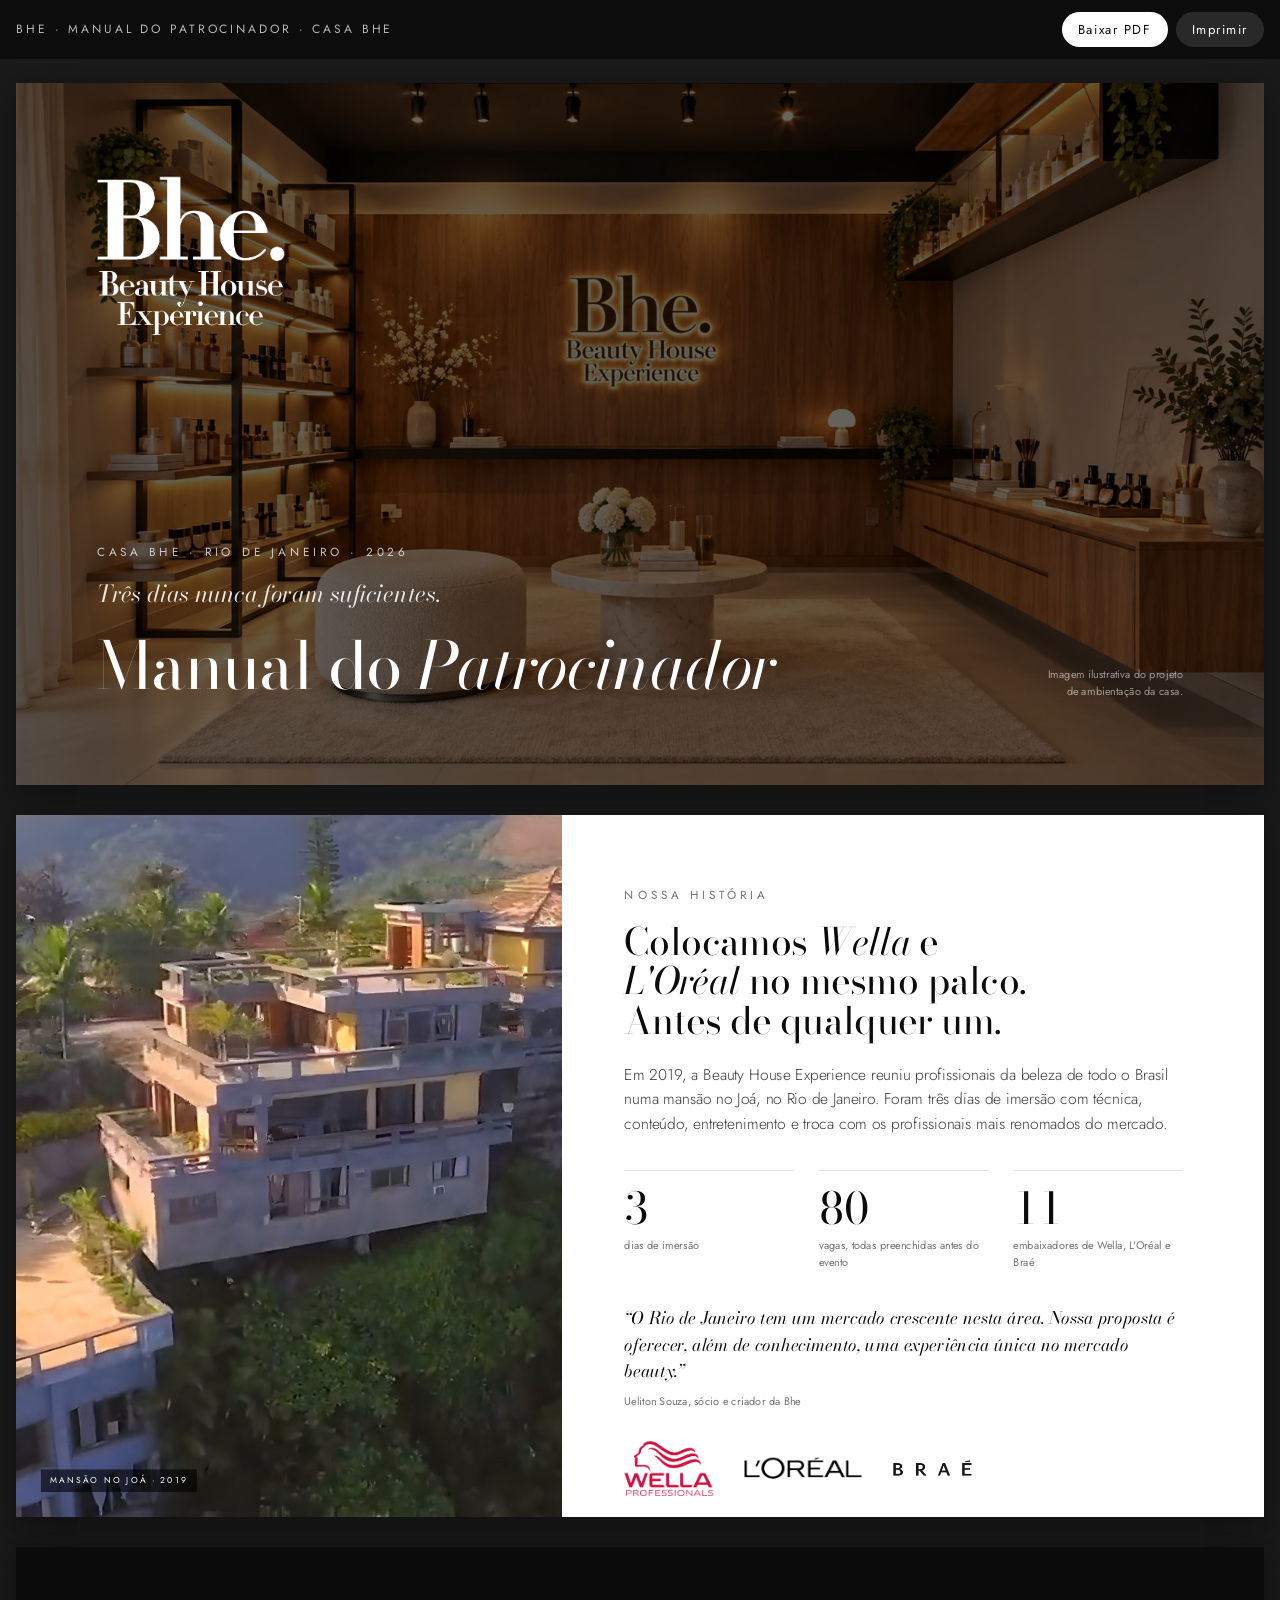
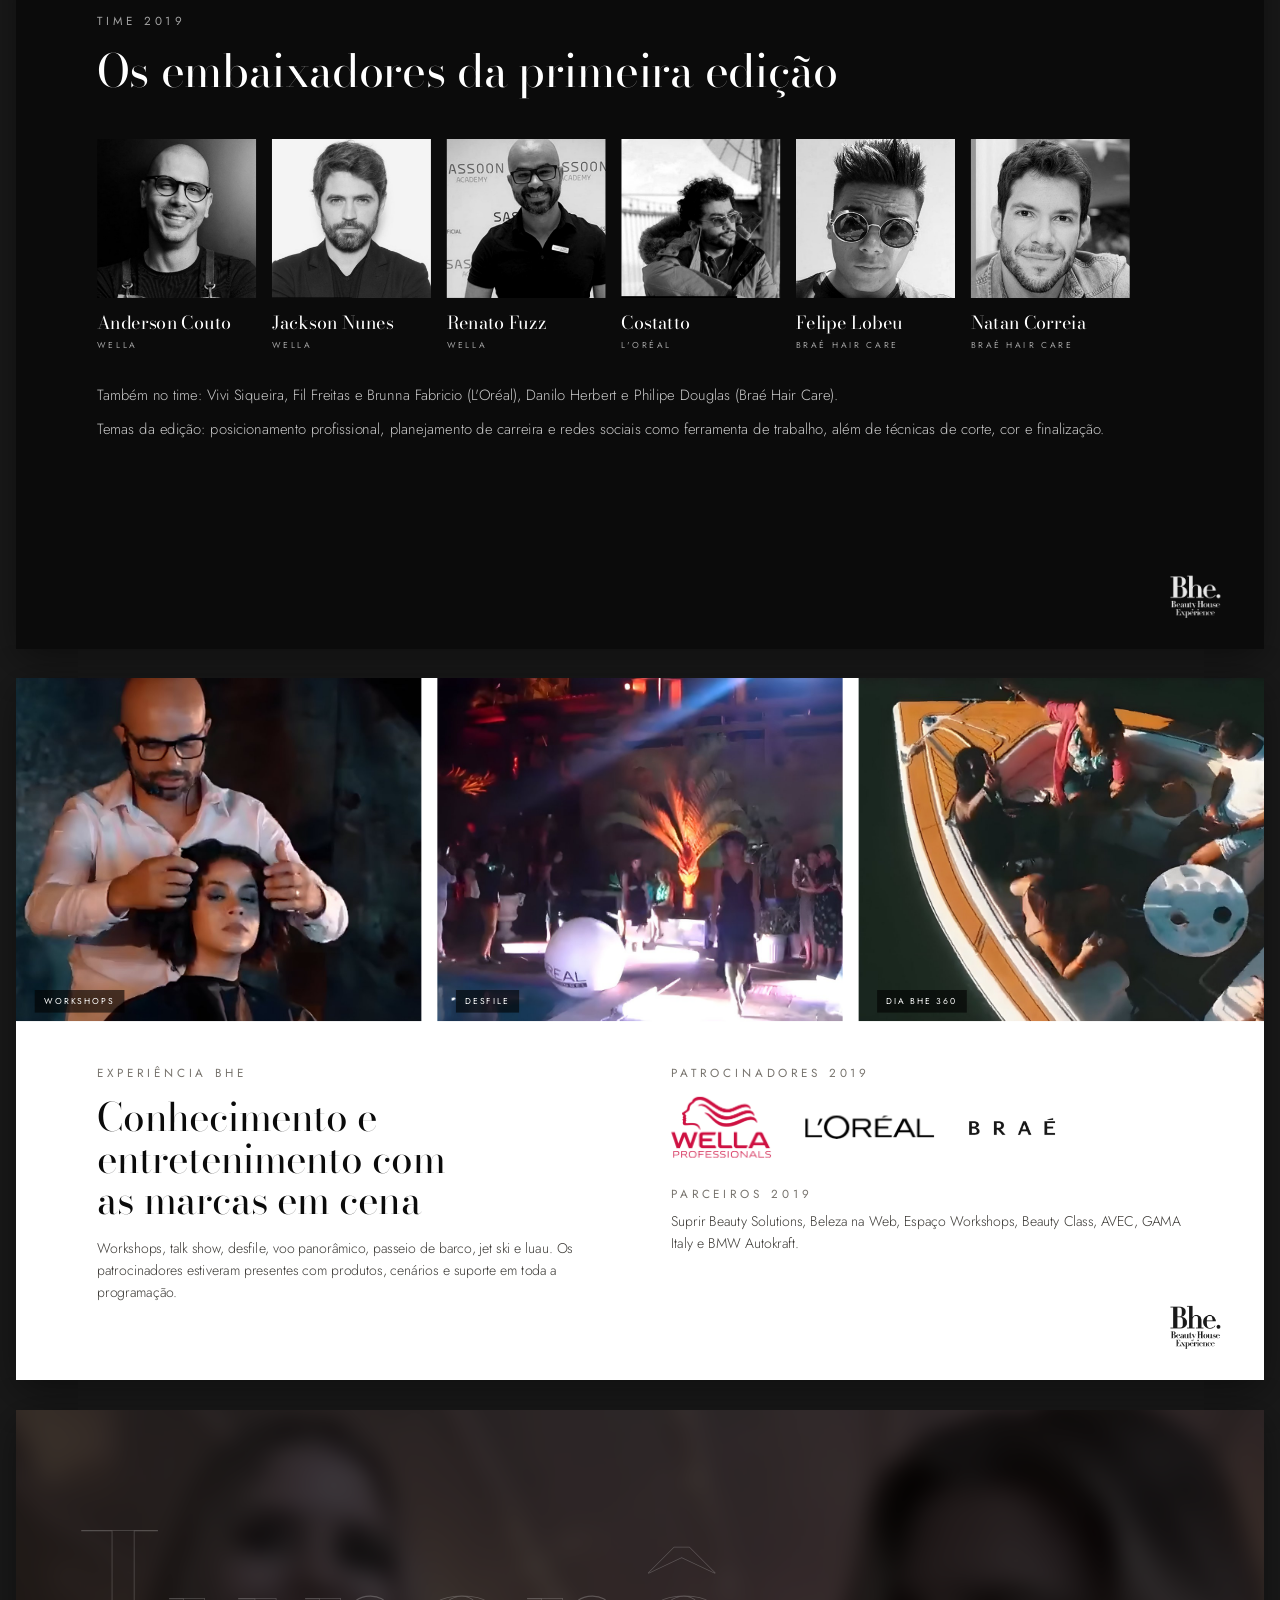
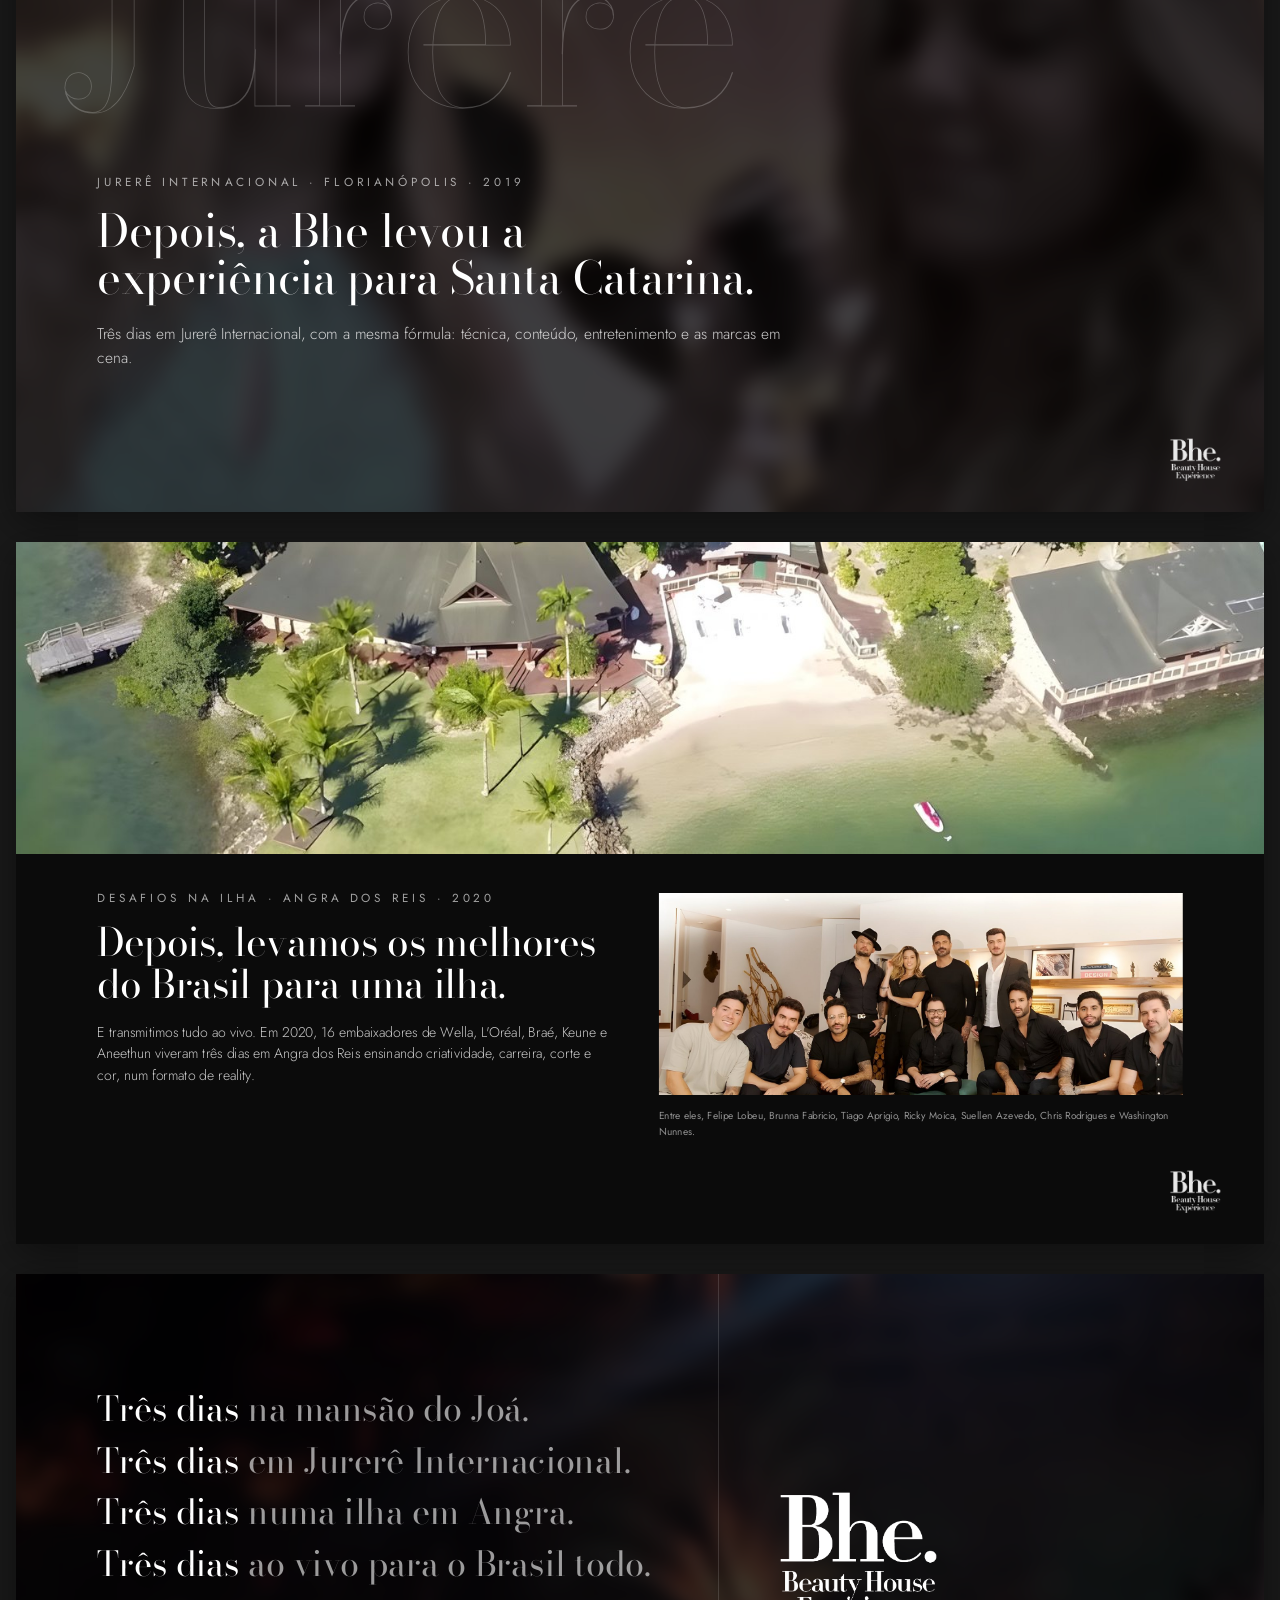
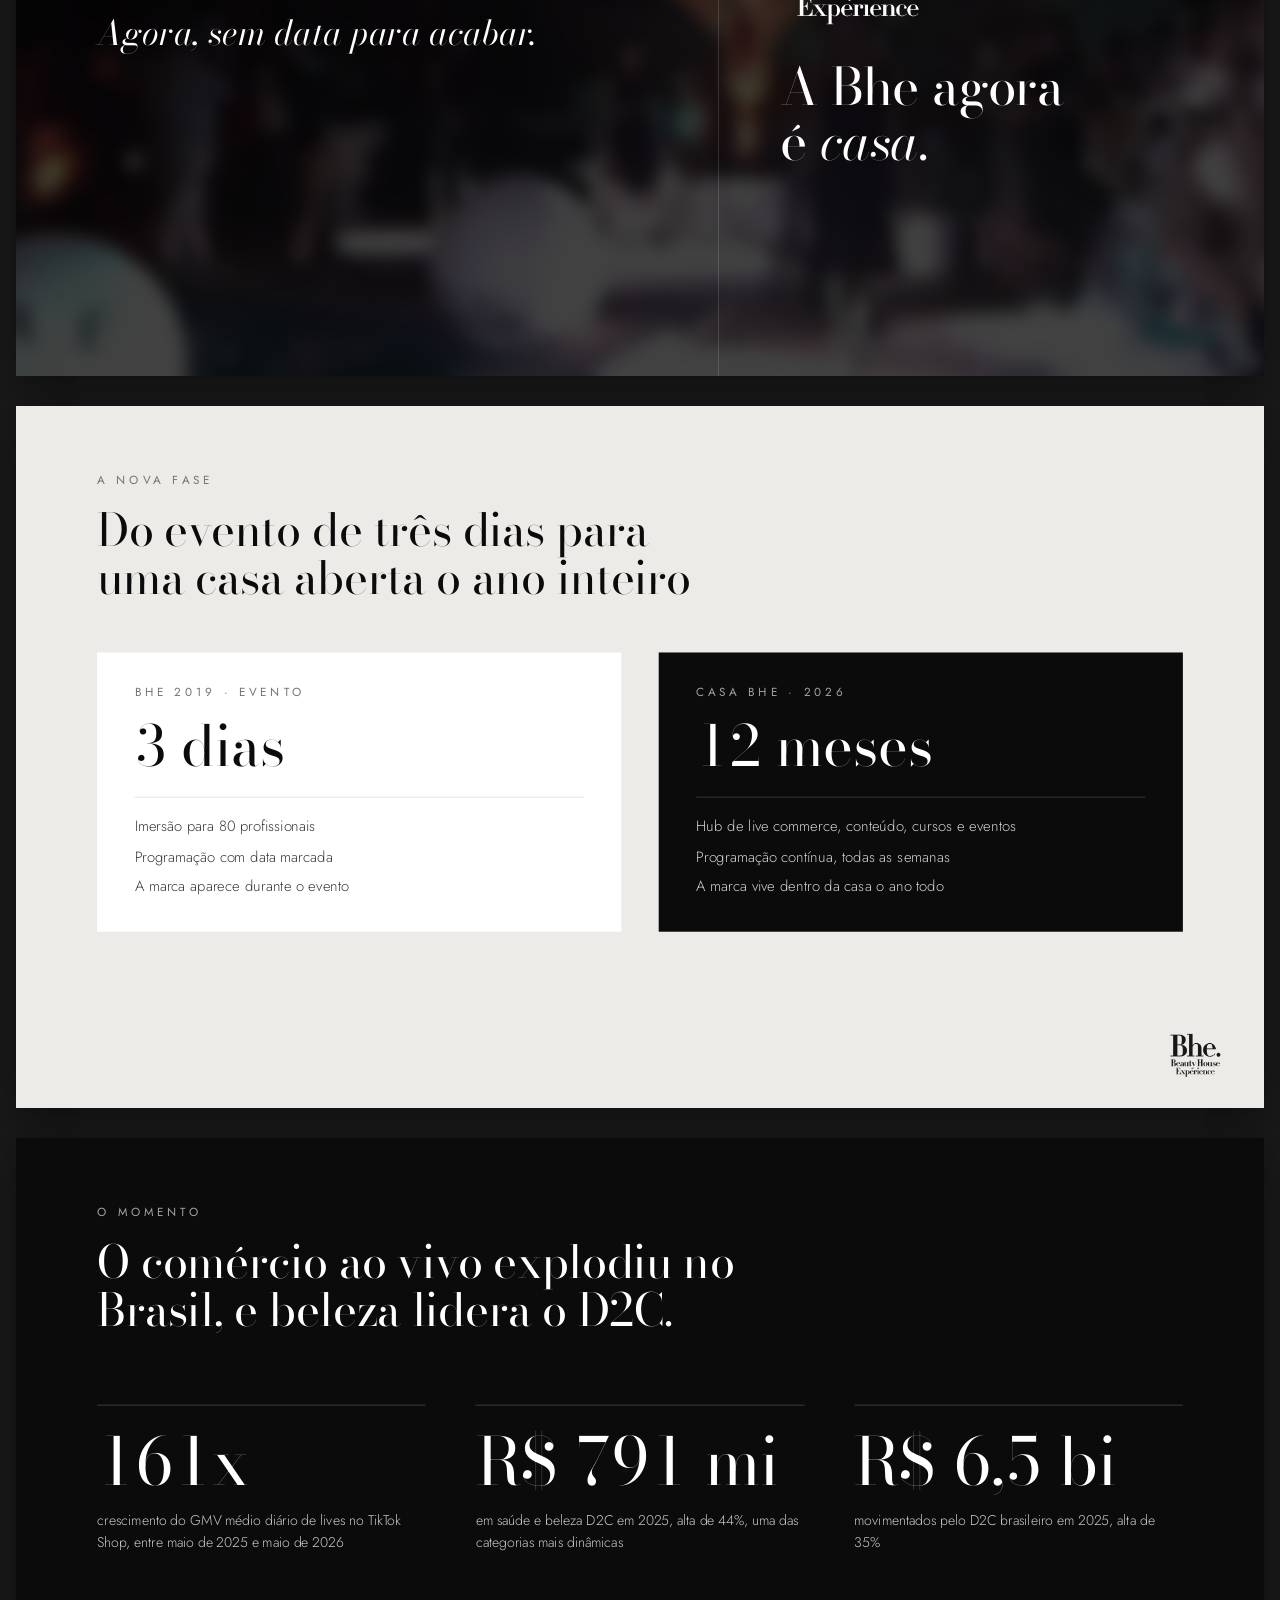
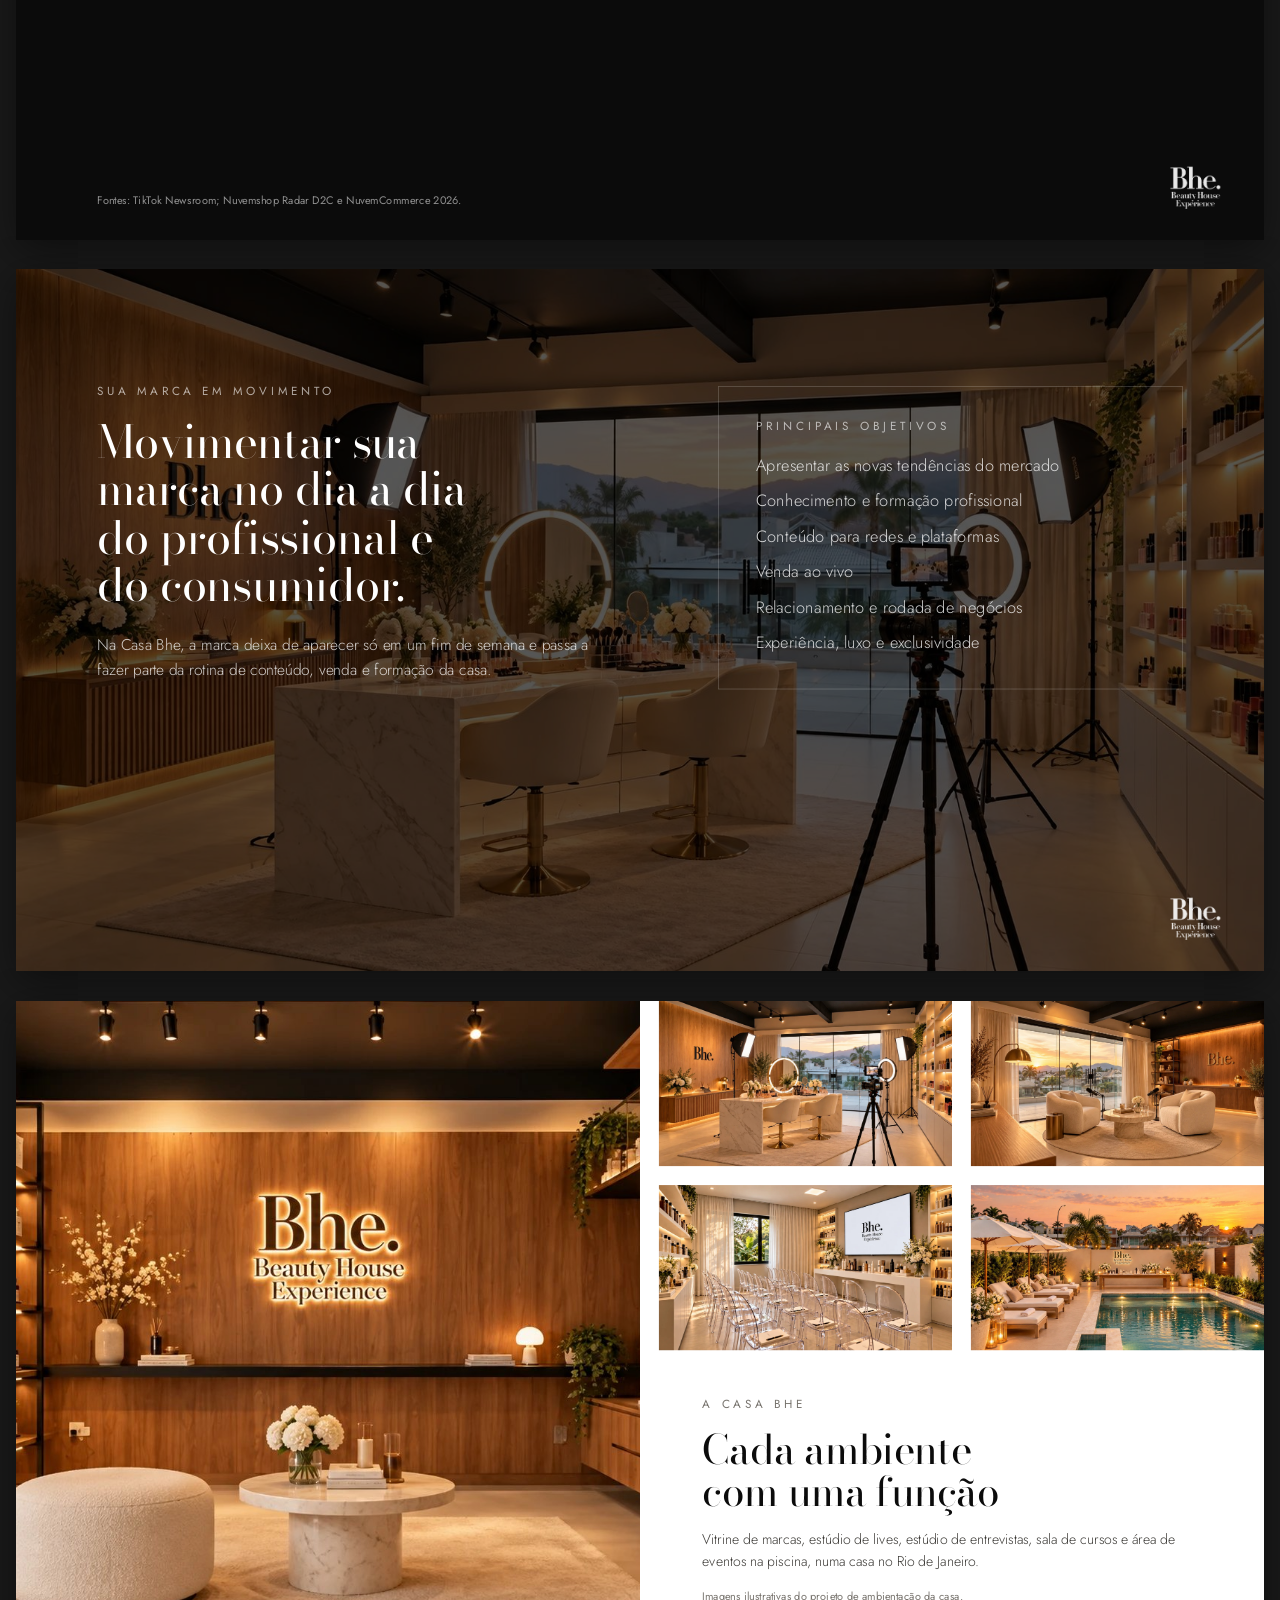
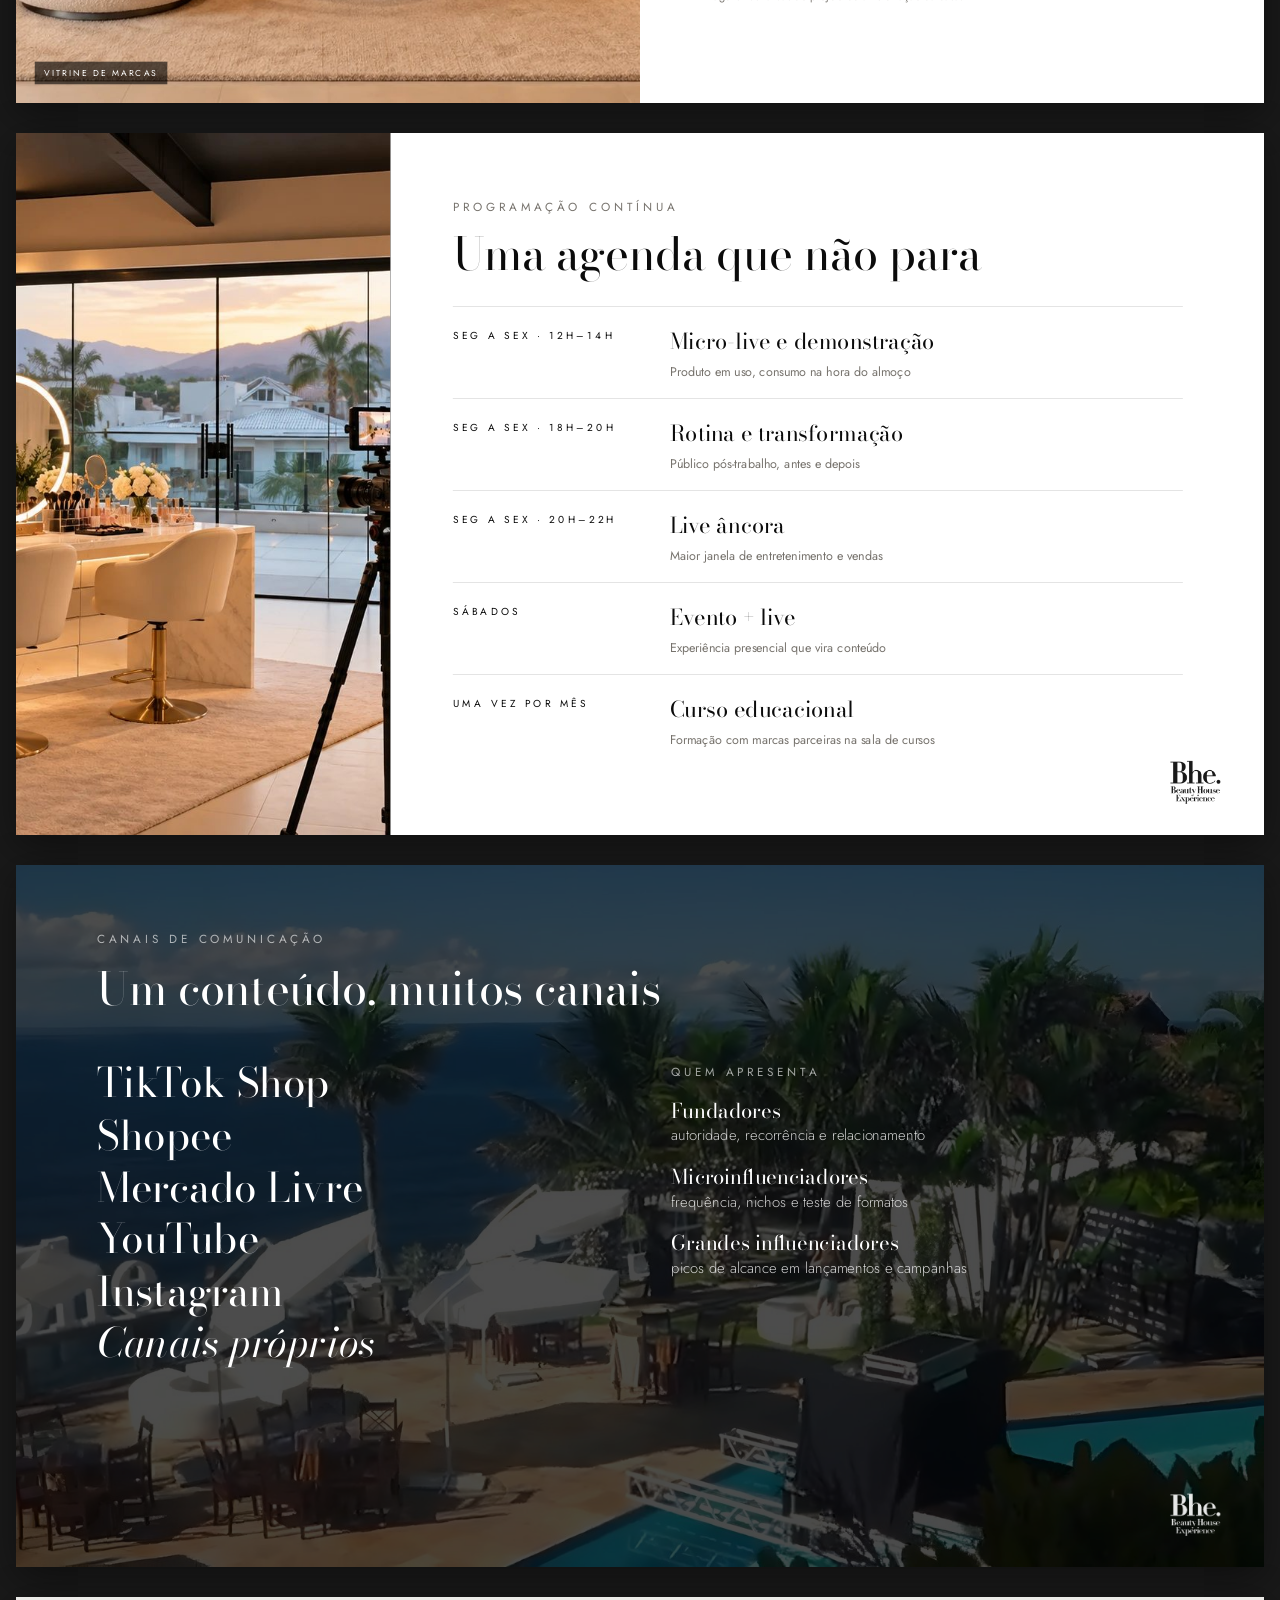
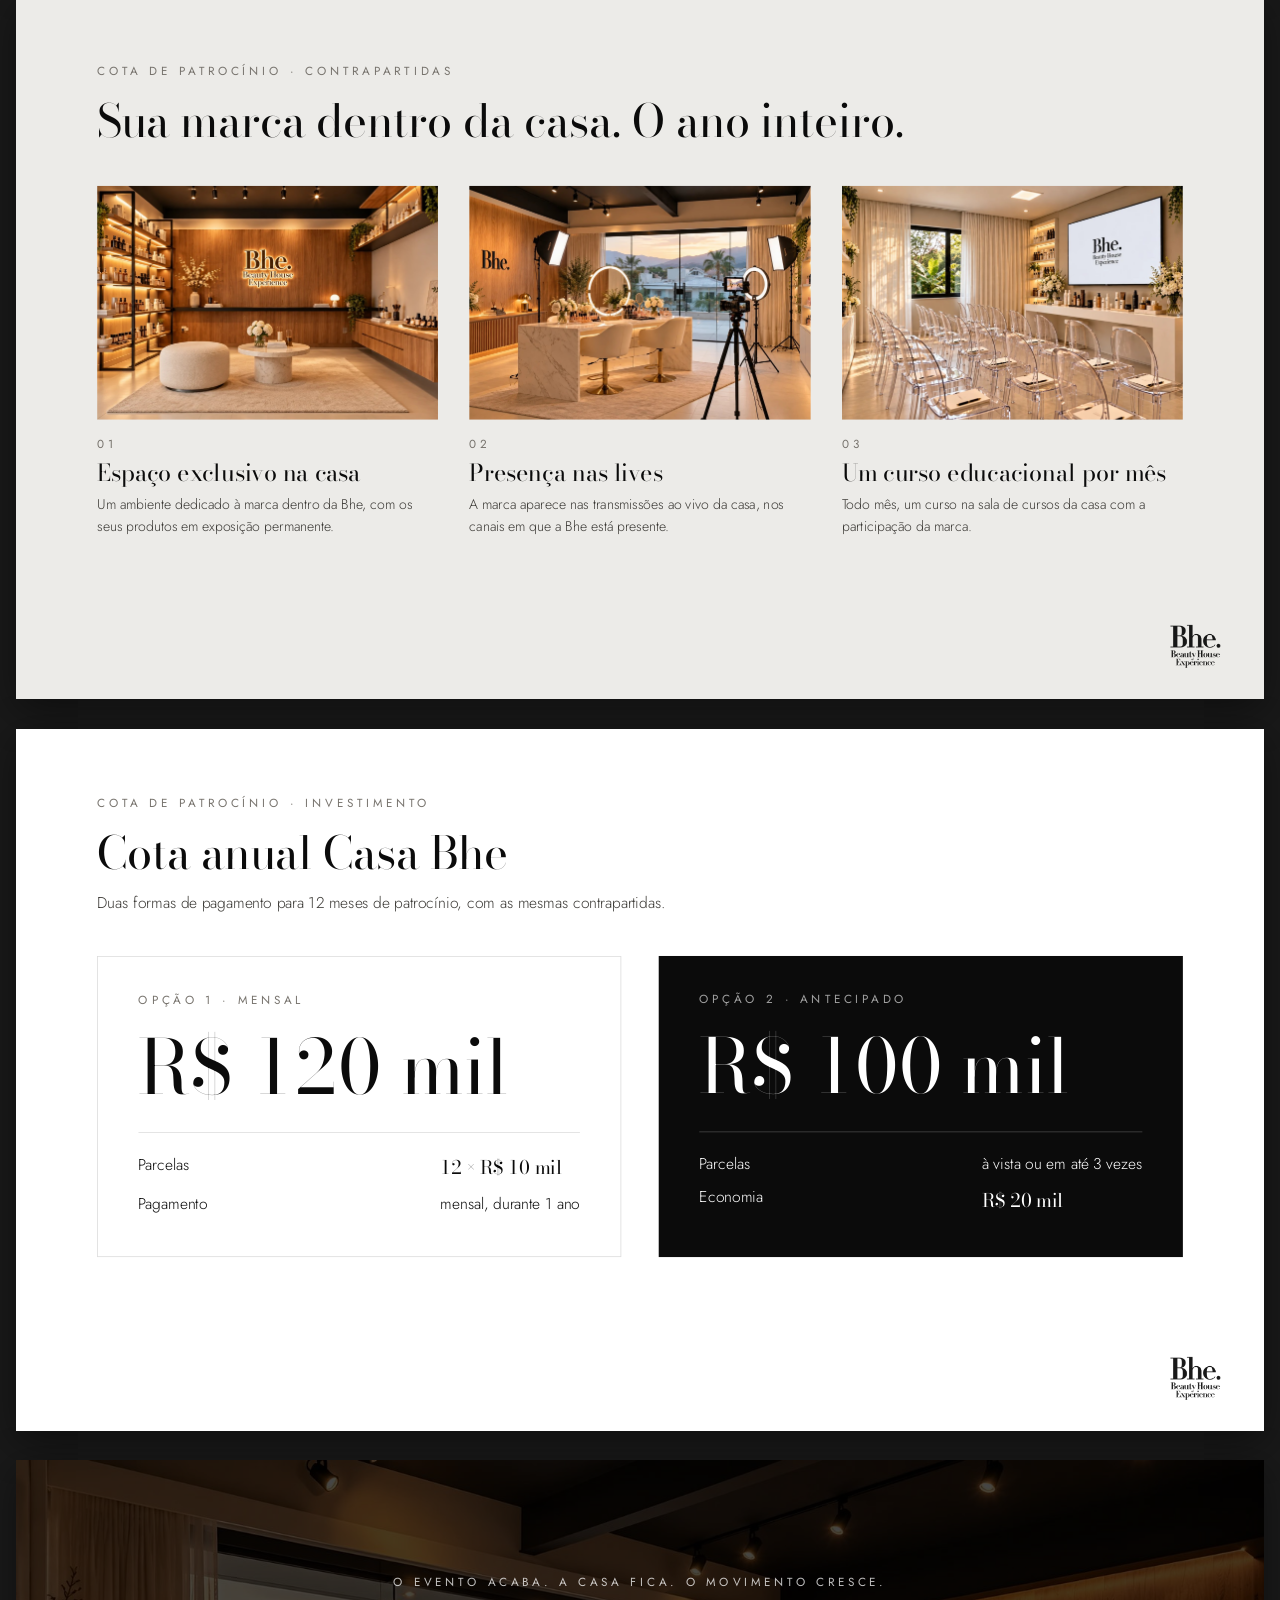
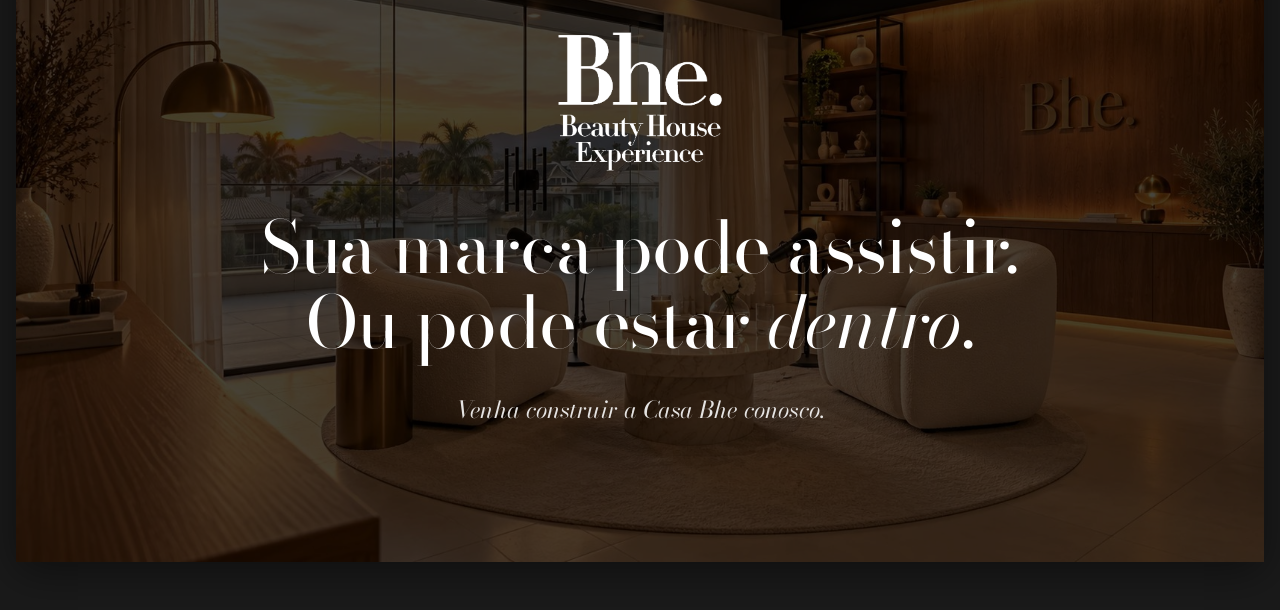
==== commit 753ea62a: "Revelação por cliques, Jurerê, vídeos dos embaixadores e cantos arredondados Apresentação: - Motor d" ====
--- a/manual-patrocinador.html
+++ b/manual-patrocinador.html
@@ -172,6 +172,19 @@
   <img class="mark" src="img/logo-preta.png" alt="">
 </section></div>
 
+<!-- 4a · JURERÊ INTERNACIONAL -->
+<div class="frame"><section class="page dark">
+  <div class="bg"><img src="img/poster-evento-festa.jpg" alt="" style="filter:blur(12px) saturate(.6);transform:scale(1.1)"></div>
+  <div class="shade" style="background:rgba(0,0,0,.74)"></div>
+  <div aria-hidden="true" style="position:absolute;left:60px;right:0;top:120px;font-family:var(--serif);font-size:300px;line-height:1;color:transparent;-webkit-text-stroke:1px rgba(255,255,255,.22);white-space:nowrap">Jurerê</div>
+  <div style="position:absolute;left:104px;top:470px;width:900px">
+    <div class="eyebrow">Jurerê Internacional · Florianópolis · 2019</div>
+    <h2 style="margin-top:24px;font-size:58px;color:#fff">Depois, a Bhe levou a experiência para Santa Catarina.</h2>
+    <p style="margin-top:24px;font-size:20px">Três dias em Jurerê Internacional, com a mesma fórmula: técnica, conteúdo, entretenimento e as marcas em cena.</p>
+  </div>
+  <img class="mark" src="img/logo-branca.png" alt="">
+</section></div>
+
 <!-- 4b · DESAFIOS NA ILHA -->
 <div class="frame"><section class="page dark">
   <div class="ph" style="left:0;top:0;width:1600px;height:400px"><img src="img/ilha-aerea.jpg" alt="Ilha em Angra dos Reis onde aconteceu o Desafios na Ilha"></div>
@@ -189,16 +202,17 @@
 <div class="frame"><section class="page dark">
   <div class="bg"><img src="img/hist-publico.jpg" alt="" style="filter:blur(10px) saturate(.6);transform:scale(1.08)"></div>
   <div class="shade" style="background:rgba(0,0,0,.74)"></div>
-  <div style="position:absolute;left:104px;top:170px;width:720px;font-family:var(--serif);font-size:46px;line-height:1.55;color:rgba(255,255,255,.6)">
+  <div style="position:absolute;left:104px;top:140px;width:760px;font-family:var(--serif);font-size:44px;line-height:1.5;color:rgba(255,255,255,.6)">
     <div><span style="color:#fff">Três dias</span> na mansão do Joá.</div>
+    <div><span style="color:#fff">Três dias</span> em Jurerê Internacional.</div>
     <div><span style="color:#fff">Três dias</span> numa ilha em Angra.</div>
-    <div><span style="color:#fff">Três dias</span> ao vivo para o Brasil.</div>
+    <div><span style="color:#fff">Três dias</span> ao vivo para o Brasil todo.</div>
     <div style="color:#fff;font-style:italic;margin-top:22px">Agora, sem data para acabar.</div>
   </div>
   <div style="position:absolute;left:900px;top:0;bottom:0;width:1px;background:rgba(255,255,255,.18)"></div>
   <div style="position:absolute;left:980px;top:280px;width:520px">
     <img src="img/logo-branca.png" alt="Bhe." style="width:200px">
-    <h2 style="margin-top:40px;font-size:66px;color:#fff">A Bhe vira <em>casa</em>.</h2>
+    <h2 style="margin-top:40px;font-size:66px;color:#fff">A Bhe agora é <em>casa</em>.</h2>
   </div>
 </section></div>
 
@@ -370,7 +384,7 @@
     <div class="eyebrow" style="color:rgba(255,255,255,.75)">O evento acaba. A casa fica. O movimento cresce.</div>
     <img src="img/logo-branca.png" alt="Bhe." style="width:210px;margin-top:56px">
     <h1 style="margin-top:44px;font-size:92px;line-height:1.05;color:#fff">Sua marca pode assistir.<br>Ou pode estar <em>dentro</em>.</h1>
-    <p style="margin-top:40px;font-family:var(--serif);font-style:italic;font-size:30px;color:rgba(255,255,255,.88)">Venha construir a Bhe com a gente.</p>
+    <p style="margin-top:40px;font-family:var(--serif);font-style:italic;font-size:30px;color:rgba(255,255,255,.88)">Venha construir a Casa Bhe conosco.</p>
   </div>
 </section></div>
 
